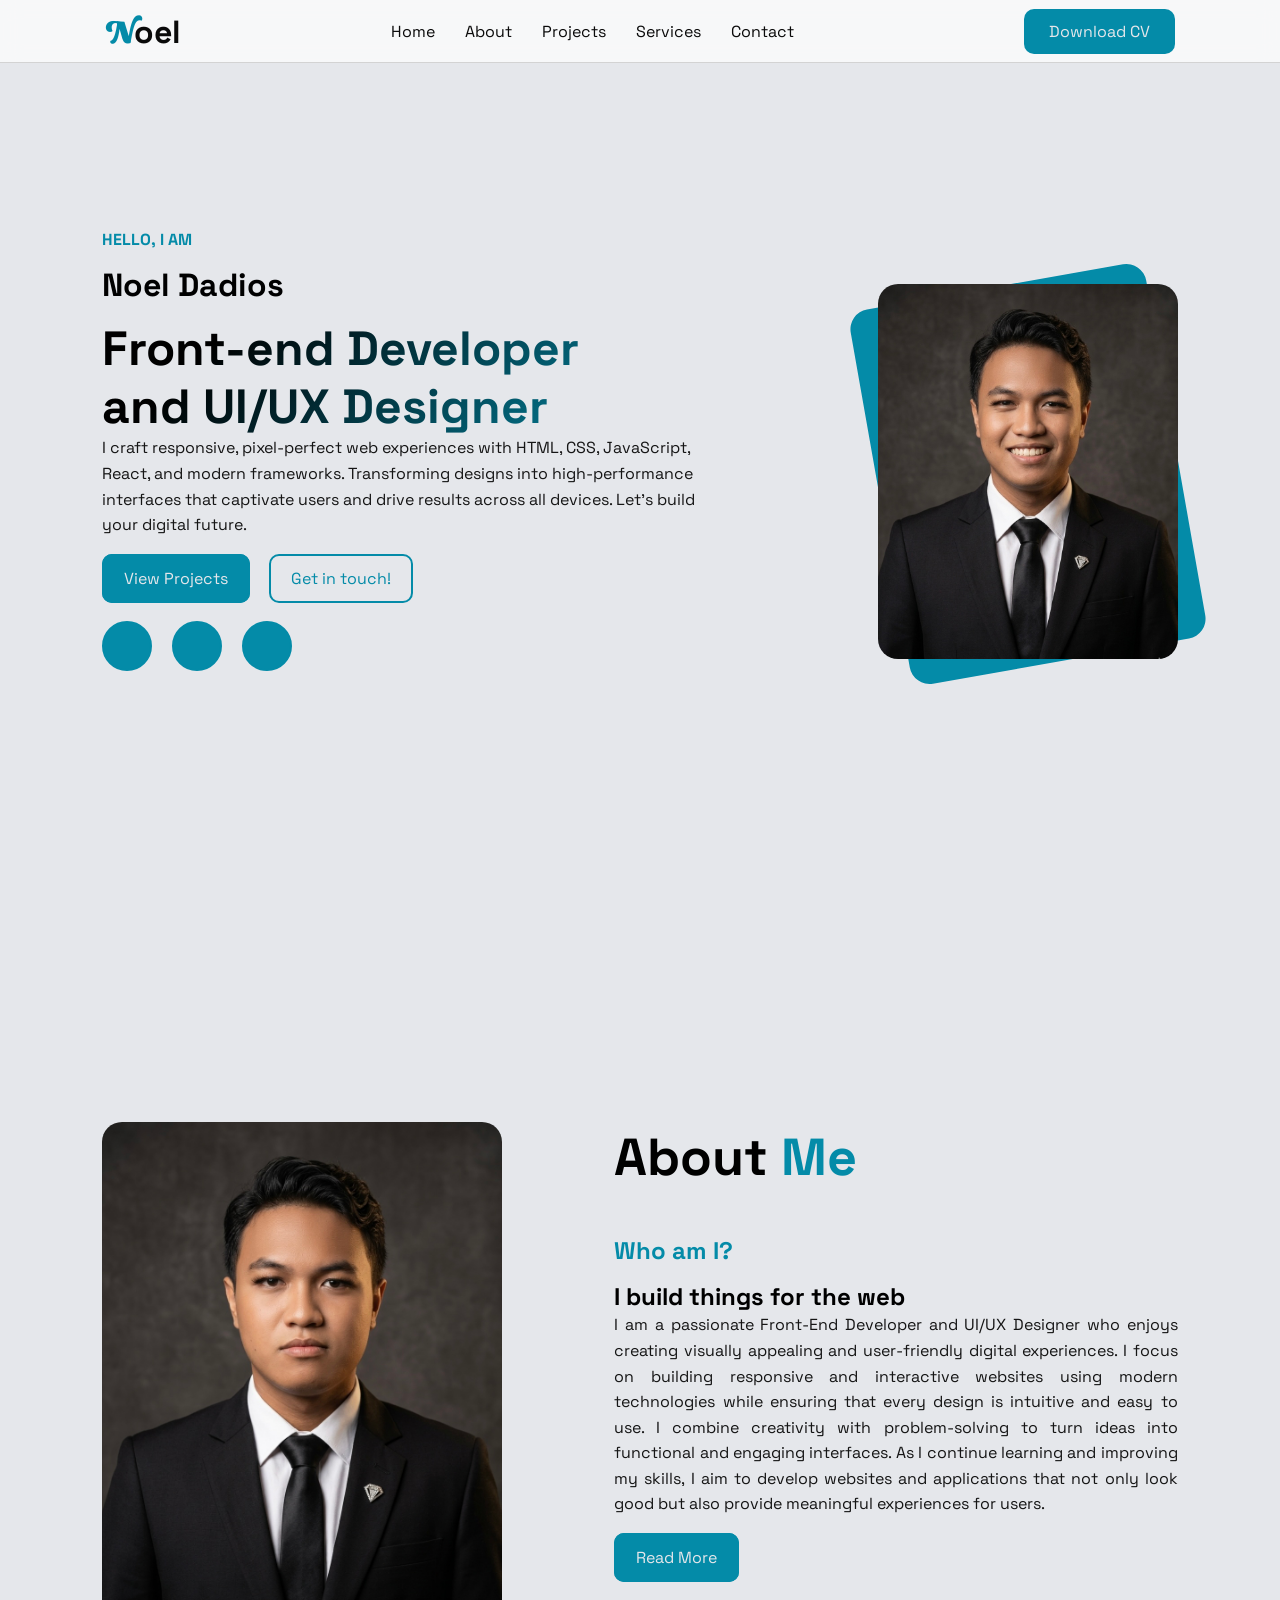
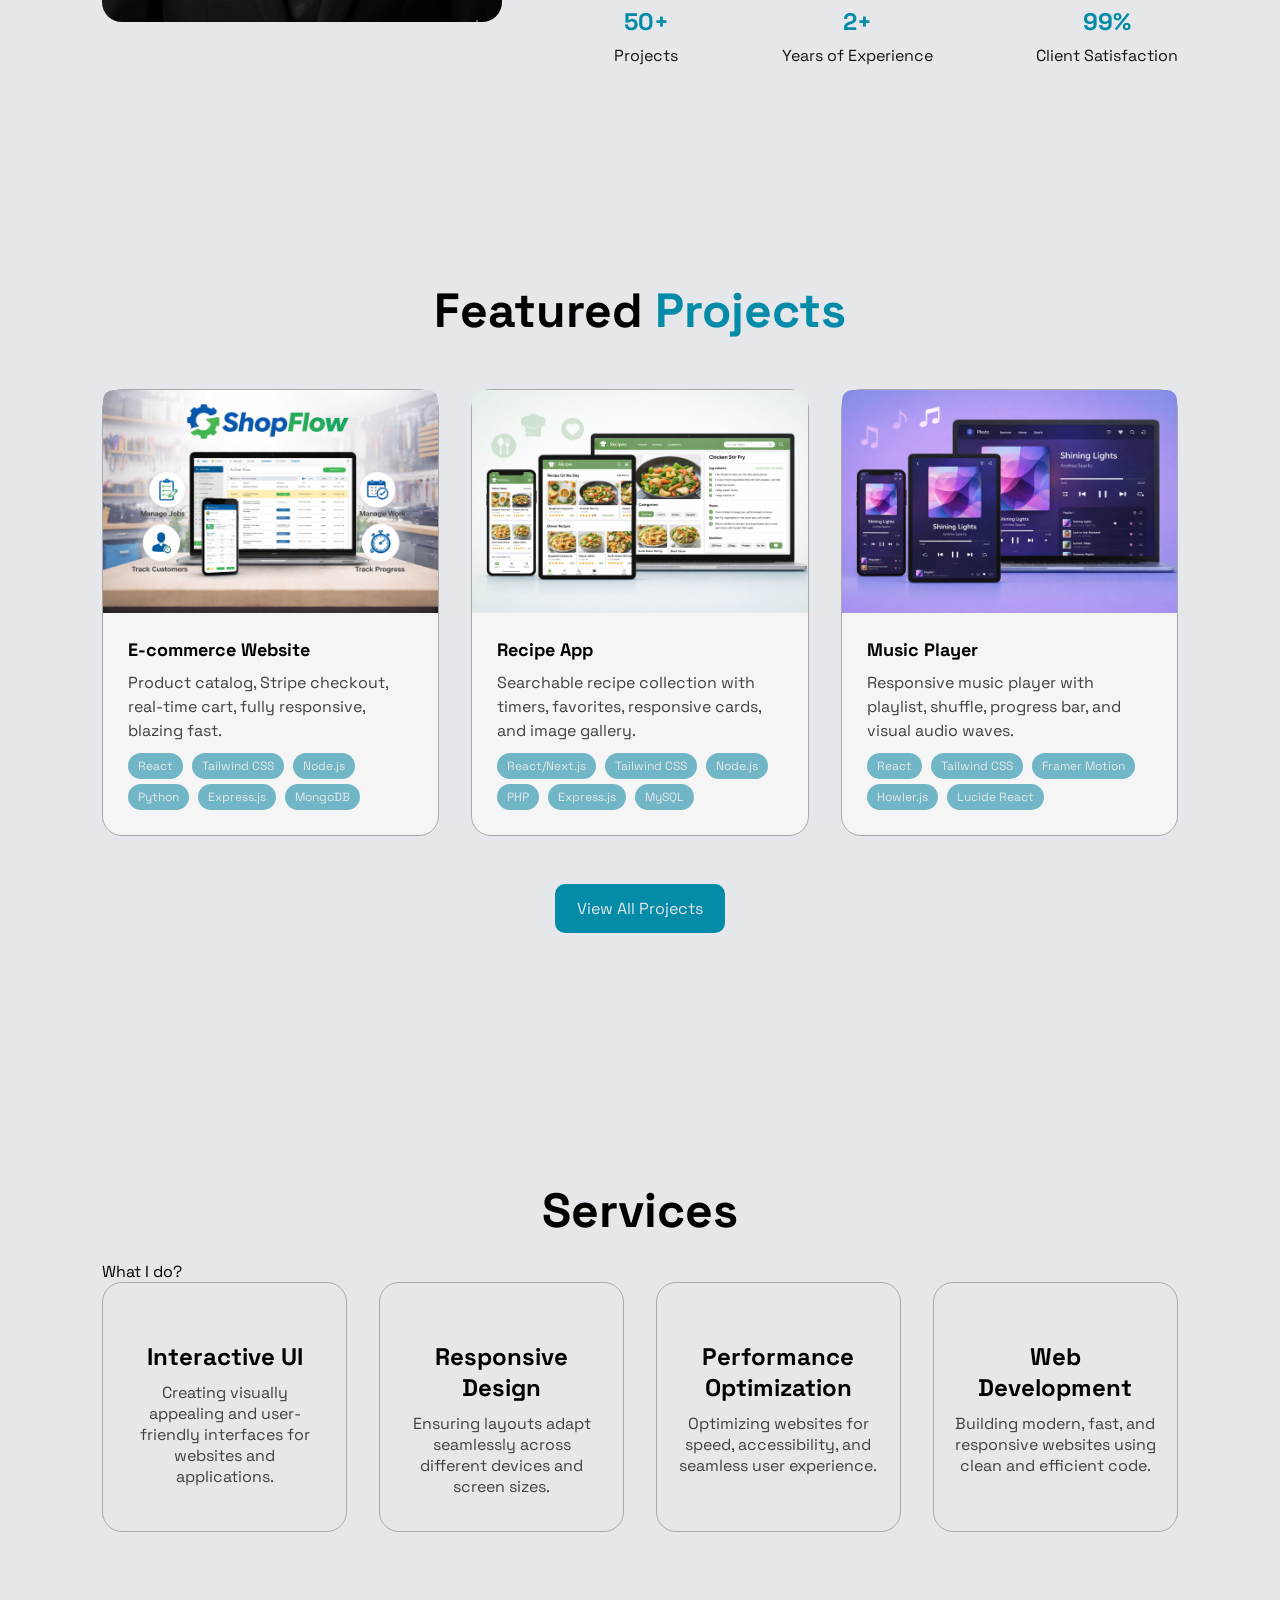
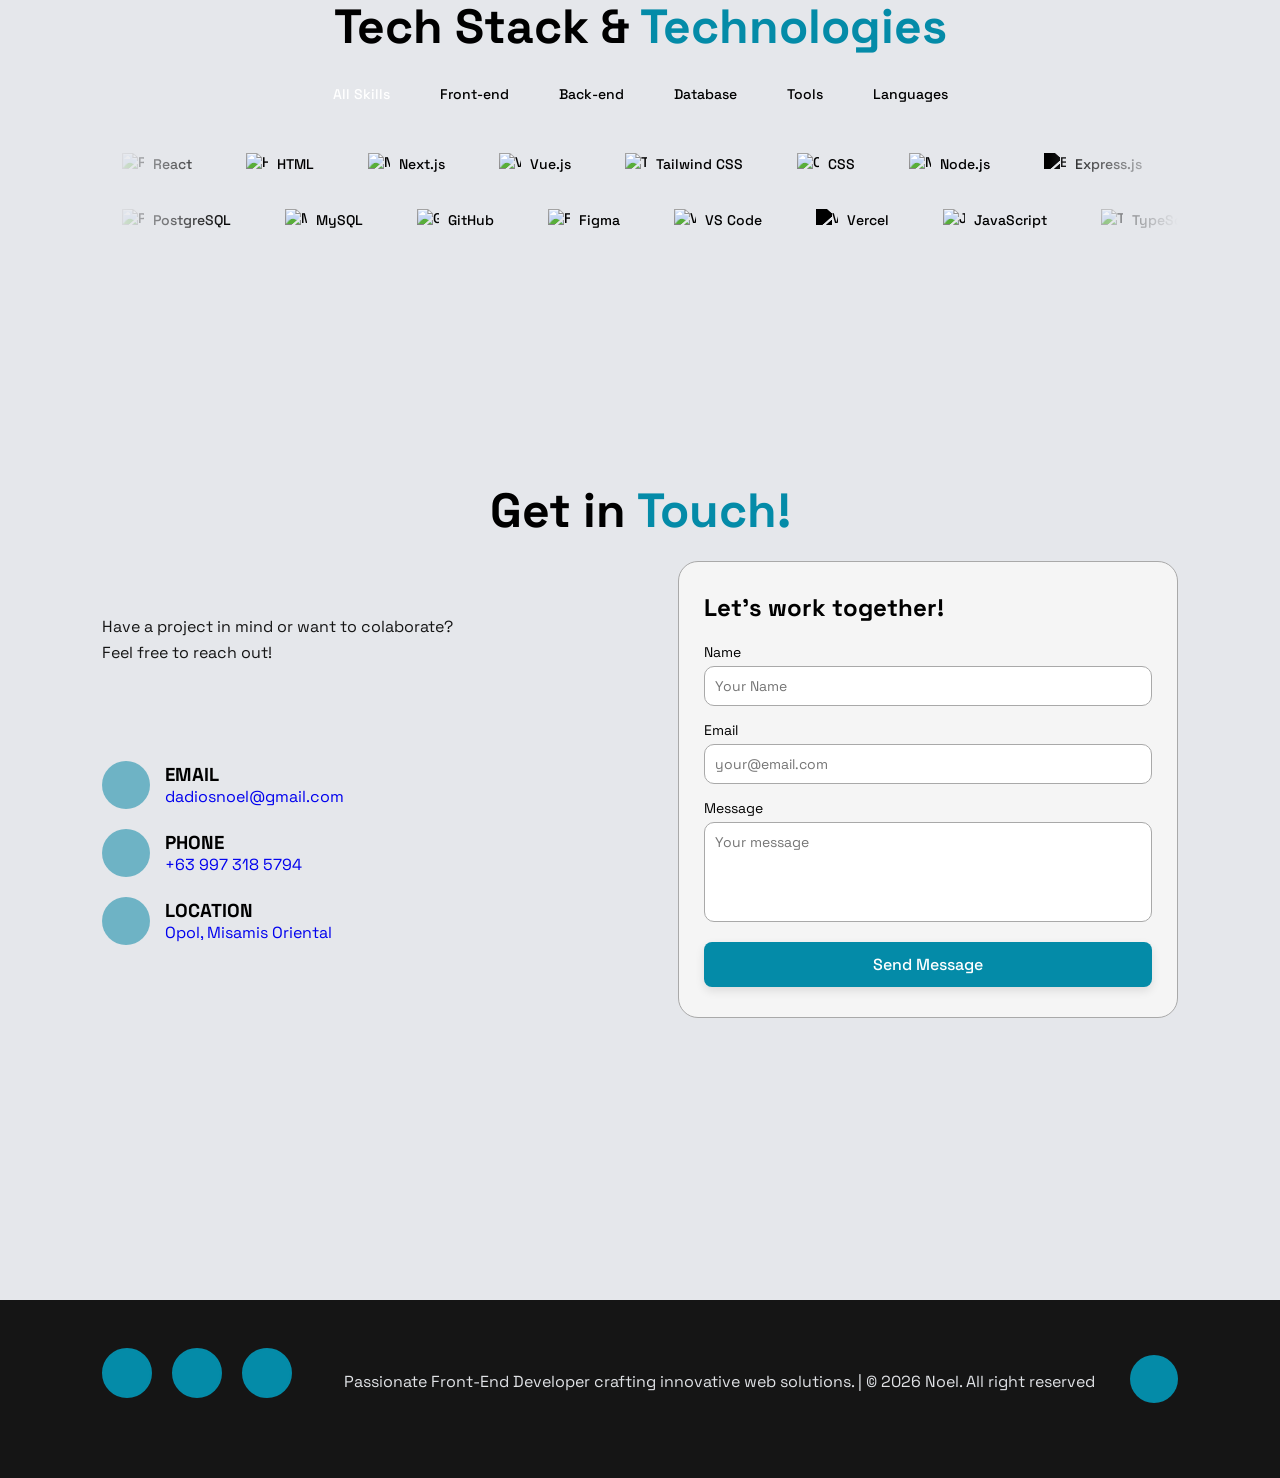
==== index.html @ e1a10883 "Add files via upload" ====
<!DOCTYPE html>
<html lang="en">
<head>
    <meta charset="UTF-8">
    <meta name="viewport" content="width=device-width, initial-scale=1.0">
    <title>Document</title>
    <link rel="stylesheet" href="style.css">
    <link rel="stylesheet" href="https://cdnjs.cloudflare.com/ajax/libs/font-awesome/7.0.1/css/all.min.css">
</head>
<body>
    <header>
        <nav class="navbar">
            <a href="#" class="logo">N<span>oel</span></a>
            <ul>
                <li><a href="#home">Home</a></li>
                <li><a href="#about">About</a></li>
                <li><a href="#projects">Projects</a></li>
                <li><a href="#services">Services</a></li>
                <li><a href="#contact">Contact</a></li>
            </ul>
            <div class="rightside">
                <div class="toggle-mode">
                    <i class="fa-regular fa-moon"></i>
                </div>
                <div class="DLCV-btn">
                    <a href="#">Download CV</a>
                </div>
            </div>
        </nav>
    </header>

    <!-- Home Section -->
    <section class="home" id="home">
        <div class="home-content">
            <h3>HELLO, I AM</h3>
            <h2>Noel Dadios</h2>
            <h1>Front-end Developer and UI/UX Designer</h1>
            <p>I craft responsive, pixel-perfect web experiences with HTML, CSS, JavaScript, React, and modern 
                frameworks. Transforming designs into high-performance interfaces that captivate users and drive 
                results across all devices. Let's build your digital future.
            </p>
            <div class="cta-btn">
                <a href="#projects" class="primary-btn">View Projects</a>
                <a href="#contact" class="outline-btn">Get in touch!</a>
            </div>
            <div class="social-icon">
                <a href="#"><i class="fa-brands fa-github"></i></a>
                <a href="#"><i class="fa-brands fa-linkedin"></i></a>
                <a href="#"><i class="fa-brands fa-facebook"></i></a>
            </div>
        </div>
        <div class="img-right">
            <div class="cover" style="text-align: center;">cover</div>
            <img src="assets/IMG_6605.jpeg" alt="image" width="300">
        </div>
    </section>

    <!-- About Section -->
    <section class="about" id="about">
        <div class="img-left">
            <img src="assets/IMG_6604.jpeg" alt="image" width="400">
        </div>
        <div class="about-content">
            <h1>About <span>Me</span></h1>
            <h3>Who am I?</h3>
            <h2>I build things for the web</h2>
            <p>I am a passionate Front-End Developer and UI/UX Designer who enjoys creating visually appealing and 
                user-friendly digital experiences. I focus on building responsive and interactive websites using modern 
                technologies while ensuring that every design is intuitive and easy to use. I combine creativity with 
                problem-solving to turn ideas into functional and engaging interfaces. As I continue learning and improving 
                my skills, I aim to develop websites and applications that not only look good but also provide meaningful 
                experiences for users.
            </p>
            <div class="read-more">
                <a href="readmore.html" class="primary-btn">Read More</a>
            </div>

            <div class="experience">
                <div class="exp-card">
                    <h3>50+</h3>
                    <p>Projects</p>
                </div>
                <div class="exp-card">
                    <h3>2+</h3>
                    <p>Years of Experience</p>
                </div>
                <div class="exp-card">
                    <h3>99%</h3>
                    <p>Client Satisfaction</p>
                </div>
            </div>
        </div>
    </section>

    <!-- Projects Section -->
    <section class="projects" id="projects">
        <h1>Featured <span>Projects</span></h1>
        <div class="project-card">
            <div class="card">
                <img src="assets/shopflow.png" alt="" width="300">
                <div class="card2">
                    <h4>E-commerce Website</h4>
                    <p>Product catalog, Stripe checkout, real-time cart, fully responsive, blazing fast.</p>
                    <div class="techstack">
                        <span class="tag">React</span>
                        <span class="tag">Tailwind CSS</span>
                        <span class="tag">Node.js</span>
                        <span class="tag">Python</span>
                        <span class="tag">Express.js</span>
                        <span class="tag">MongoDB</span>
                    </div>
                </div>
            </div>

            <div class="card">
                <img src="assets/recipe.png" alt="" width="300">
                <div class="card2">
                    <h4>Recipe App</h4>
                    <p>Searchable recipe collection with timers, favorites, responsive cards, and image gallery.</p>
                    <div class="techstack">
                        <span class="tag">React/Next.js</span>
                        <span class="tag">Tailwind CSS</span>
                        <span class="tag">Node.js</span>
                        <span class="tag">PHP</span>
                        <span class="tag">Express.js</span>
                        <span class="tag">MySQL</span>
                    </div>
                </div>
            </div>

            <div class="card">
                <img src="assets/music.png" alt="" width="300">
                <div class="card2">
                    <h4>Music Player</h4>
                    <p>Responsive music player with playlist, shuffle, progress bar, and visual audio waves.</p>
                    <div class="tools">
                        <span class="tag">React</span>
                        <span class="tag">Tailwind CSS</span>
                        <span class="tag">Framer Motion</span>
                        <span class="tag">Howler.js</span>
                        <span class="tag">Lucide React</span>
                    </div>
                </div>
            </div>
        </div>
        <div class="view-projects-btn">
            <a href="viewprojects.html#projects" class="primary-btn">View All Projects <i class="fa-solid fa-arrow-right"></i></a>
        </div>
    </section>

    <!-- Services Section -->
    <section class="services" id="services">
        <h1>Services</h1>
        <p>What I do?</p>
        <div class="services-content">
            <div class="card">
                <i class="fas fa-laptop-code"></i>
                <h2>Interactive UI</h2>
                <p>
                    Creating visually appealing and user-friendly interfaces for websites and applications.
                </p>
            </div>

            <div class="card">
                <i class="fas fa-mobile-alt"></i>
                <h2>Responsive Design</h2>
                <p>
                    Ensuring layouts adapt seamlessly across different devices and screen sizes.
                </p>
            </div>

            <div class="card">
                <i class="fas fa-bolt"></i>
                <h2>Performance Optimization</h2>
                <p>
                    Optimizing websites for speed, accessibility, and seamless user experience.
                </p>
            </div>

            <div class="card">
                <i class="fas fa-code"></i>
                <h2>Web Development</h2>
                <p>
                    Building modern, fast, and responsive websites using clean and efficient code.
                </p>
            </div>
        </div>
        <div class="tech-section">
            <h1>Tech Stack & <span>Technologies</span></h1>

            <div class="filter-tabs">
            <div class="tab active" data-filter="all">All Skills</div>
            <div class="tab" data-filter="frontend">Front-end</div>
            <div class="tab" data-filter="backend">Back-end</div>
            <div class="tab" data-filter="database">Database</div>
            <div class="tab" data-filter="tools">Tools</div>
            <div class="tab" data-filter="languages">Languages</div>
            </div>

            <div class="marquee-outer">
            <div class="marquee-rows">

                <!-- Row 1 → scrolls left -->
                <div class="marquee-track" id="row1">
                <div class="badge" data-cat="frontend"><img src="https://cdn.jsdelivr.net/gh/devicons/devicon/icons/react/react-original.svg" alt="React"/>React</div>
                <div class="badge" data-cat="frontend"><img src="https://cdn.jsdelivr.net/gh/devicons/devicon/icons/html5/html5-original.svg" alt="HTML"/>HTML</div>
                <div class="badge" data-cat="frontend"><img src="https://cdn.jsdelivr.net/gh/devicons/devicon/icons/nextjs/nextjs-original.svg" alt="Next.js"/>Next.js</div>
                <div class="badge" data-cat="frontend"><img src="https://cdn.jsdelivr.net/gh/devicons/devicon/icons/vuejs/vuejs-original.svg" alt="Vue.js"/>Vue.js</div>
                <div class="badge" data-cat="frontend"><img src="https://cdn.jsdelivr.net/gh/devicons/devicon/icons/tailwindcss/tailwindcss-original.svg" alt="Tailwind CSS"/>Tailwind CSS</div>
                <div class="badge" data-cat="frontend"><img src="https://cdn.jsdelivr.net/gh/devicons/devicon/icons/css3/css3-original.svg" alt="CSS"/>CSS</div>
                <div class="badge" data-cat="backend"><img src="https://cdn.jsdelivr.net/gh/devicons/devicon/icons/nodejs/nodejs-original.svg" alt="Node.js"/>Node.js</div>
                <div class="badge" data-cat="backend"><img src="https://cdn.jsdelivr.net/gh/devicons/devicon/icons/express/express-original.svg" alt="Express.js" style="filter:invert(1) brightness(0)"/>Express.js</div>
                <div class="badge" data-cat="backend"><img src="https://cdn.jsdelivr.net/gh/devicons/devicon/icons/php/php-original.svg" alt="PHP"/>PHP</div>
                <div class="badge" data-cat="database"><img src="https://cdn.jsdelivr.net/gh/devicons/devicon/icons/mongodb/mongodb-original.svg" alt="MongoDB"/>MongoDB</div>
                </div>

                <!-- Row 2 → scrolls right (reverse) -->
                <div class="marquee-track reverse" id="row2">
                <div class="badge" data-cat="database"><img src="https://cdn.jsdelivr.net/gh/devicons/devicon/icons/postgresql/postgresql-original.svg" alt="PostgreSQL"/>PostgreSQL</div>
                <div class="badge" data-cat="database"><img src="https://cdn.jsdelivr.net/gh/devicons/devicon/icons/mysql/mysql-original.svg" alt="MySQL"/>MySQL</div>
                <div class="badge" data-cat="tools"><img src="https://cdn.jsdelivr.net/gh/devicons/devicon/icons/github/github-original.svg" alt="GitHub"/>GitHub</div>
                <div class="badge" data-cat="tools"><img src="https://cdn.jsdelivr.net/gh/devicons/devicon/icons/figma/figma-original.svg" alt="Figma"/>Figma</div>
                <div class="badge" data-cat="tools"><img src="https://cdn.jsdelivr.net/gh/devicons/devicon/icons/vscode/vscode-original.svg" alt="VS Code"/>VS Code</div>
                <div class="badge" data-cat="tools"><img src="https://cdn.jsdelivr.net/gh/devicons/devicon/icons/vercel/vercel-original.svg" alt="Vercel" style="filter:invert(1) brightness(0)"/>Vercel</div>
                <div class="badge" data-cat="languages"><img src="https://cdn.jsdelivr.net/gh/devicons/devicon/icons/javascript/javascript-original.svg" alt="JavaScript"/>JavaScript</div>
                <div class="badge" data-cat="languages"><img src="https://cdn.jsdelivr.net/gh/devicons/devicon/icons/typescript/typescript-original.svg" alt="TypeScript"/>TypeScript</div>
                <div class="badge" data-cat="languages"><img src="https://cdn.jsdelivr.net/gh/devicons/devicon/icons/python/python-original.svg" alt="Python"/>Python</div>
                <div class="badge" data-cat="frontend"><img src="https://cdn.jsdelivr.net/gh/devicons/devicon/icons/react/react-original.svg" alt="React"/>React</div>
                </div>
            </div>
        </div>
  </div>
    </section>

    <!-- Contact Section -->
    <section class="contact" id="contact">
        <h1>Get in <span>Touch!</span></h1>
        <div class="contact-page">
            <div class="contact-info">
                <p>Have a project in mind or want to colaborate?<br>
                Feel free to reach out!</p>

                <div class="email-address">
                    <i class="fa-regular fa-envelope"></i>
                    <div class="info">
                        <h3>EMAIL</h3>
                        <a href="mailto:dadiosnoel@gmail.com">dadiosnoel@gmail.com</a>
                    </div>
                </div>

                <div class="phone-number">
                    <i class="fa-solid fa-phone"></i>
                    <div class="info">
                        <h3>PHONE</h3>
                        <a href="tel:+63 997 318 5794">+63 997 318 5794</a>
                    </div>
                </div>

                <div class="location">
                    <i class="fa-solid fa-location-dot"></i>
                    <div class="info">
                        <h3>LOCATION</h3>
                        <a href="https://maps.google.com/?q=Opol,+Misamis+Oriental" target="_blank">Opol, Misamis Oriental</a>
                    </div>
                </div>
            </div>

            <div class="form-container">
                <form action="">
                    <h3>Let's work together!</h3>

                    <div class="input-group">
                        <label for="name">Name</label>
                        <input type="text" id="name" name="name" placeholder="Your Name" required>
                    </div>

                    <div class="input-group">
                        <label for="email">Email</label>
                        <input type="email" id="email" name="email" placeholder="your@email.com" required>
                    </div>

                    <div class="input-group">
                        <label for="message">Message</label>
                        <textarea id="message" name="message" placeholder="Your message" required></textarea>
                    </div>

                    <div class="submit-btn">
                        <input type="submit" value="Send Message">
                    </div>
                </form>
            </div>
        </div>
    </section>

    <footer>
        <div class="footer-container">
            <div class="social-icon">
                <a href="#"><i class="fa-brands fa-github"></i></a>
                <a href="#"><i class="fa-brands fa-linkedin"></i></a>
                <a href="#"><i class="fa-brands fa-facebook"></i></a>
            </div>

            <div class="p-footer">
                Passionate Front-End Developer crafting innovative web solutions.   |   © 2026 Noel. All right reserved
            </div>

            <div class="scroll-top">
                <a href="#home"><i class="fa-solid fa-arrow-up"></i></a>
            </div>
        </div>
    </footer>

    <script src="script.js"></script>
</body>
</html>
---- style.css ----
@import url('https://fonts.googleapis.com/css2?family=Bebas+Neue&family=Nunito+Sans:ital,opsz,wght@0,6..12,200..1000;1,6..12,200..1000&family=Nunito:ital,wght@0,200..1000;1,200..1000&family=Poppins:ital,wght@0,100;0,200;0,300;0,400;0,500;0,600;0,700;0,800;0,900;1,100;1,200;1,300;1,400;1,500;1,600;1,700;1,800;1,900&family=Red+Hat+Display:ital,wght@0,300..900;1,300..900&family=Space+Grotesk:wght@300..700&display=swap');
@import url('https://fonts.googleapis.com/css2?family=Bebas+Neue&family=Nunito+Sans:ital,opsz,wght@0,6..12,200..1000;1,6..12,200..1000&family=Nunito:ital,wght@0,200..1000;1,200..1000&family=Poppins:ital,wght@0,100;0,200;0,300;0,400;0,500;0,600;0,700;0,800;0,900;1,100;1,200;1,300;1,400;1,500;1,600;1,700;1,800;1,900&family=Red+Hat+Display:ital,wght@0,300..900;1,300..900&family=Sansita+Swashed:wght@300..900&family=Space+Grotesk:wght@300..700&display=swap');
* {
    margin: 0;
    padding: 0;
    box-sizing: border-box;
    text-decoration: none;
    list-style: none;
    font-family: 'Space Grotesk', sans-serif;
    scroll-behavior: smooth;

}
body {
    background: var(--bg-color);
    color: var(--text-color);
    overflow-x: hidden;
}
:root {
    --primary-color: #048BA8;
    --opacity-color: #51a7bccd;
    --text-color: #000000;
    --secondary-text-color: #151515;
    --caption-text-color: #404040;
    --bg-color: #E5E7EB;
    --secondary-bg-color: #e0e2e6;
    --bg-card: #f5f5f5;
    --box-shadow: rgba(0, 0, 0, 0.1);
    --border-color: #a9a9a9;
}
section {
    padding: 5rem 8% 2rem;
    /* padding: 10rem 9% 2rem; */
    min-height: 100vh;
}
.navbar {
    position: fixed;
    display: flex;
    justify-content: space-between;
    align-items: center;
    width: 100%;
    background: rgb(255, 255, 255, 0.7);
    backdrop-filter: blur(10px);
    border-bottom: 0.3px solid #d3d3d3;
    padding: 10px 0px; 
    z-index: 100;
}
.navbar .logo {
    font-family: 'Sansita Swashed', cursive;
    color: var(--primary-color);
    font-weight: 800;
    font-size: 32px;
    cursor: default;
}
.navbar .logo span {
    color: #0a0a0a;
}
.navbar ul {
    display: flex;
    gap: 30px;
}
.navbar ul li a {
    font-size: 16px;
    color: #0a0a0a;
}   
.rightside {
    display: flex;
    gap: 20px;
}
.toggle-mode {
    transform: rotate(-20deg);
    font-size: 18px;
    color: #0a0a0a;
    cursor: pointer;
}
.rightside .DLCV-btn a {
    font-size: 16px;
    color: var(--bg-color);
    background-color: var(--primary-color);
    padding: 12px 25px;
    border-radius: 10px;
}
/* Home */
.home {
    display: flex;
    justify-content: space-between;
    align-items: center;
    gap: 10rem;
}
.home-content h3{
    font-size: 16px;
    margin-bottom: 15px;
    color: var(--primary-color);
}
.home-content h2 {
    margin-bottom: 15px;
    font-size: 32px;
}
.home-content h1 {
    margin-right: 50px;
    font-size: 48px; 
    line-height: 1.2;
    background: linear-gradient(135deg, #000000 20%, #048BA8 100%);
    background-clip: text;
    -webkit-text-fill-color: transparent;
}
.home-content p {
    color: var(--secondary-text-color);
    line-height: 1.6;
}
.cta-btn {
    margin-top: 30px;
}
.primary-btn {
    padding: 12px 20px;
    background: var(--primary-color);
    color: var(--bg-color);
    border: 2px solid var(--primary-color);
    border-radius: 10px;
    transition: .3s;
}
.outline-btn {
    margin-left: 15px;
    padding: 12px 20px;
    background: transparent;
    color: var(--primary-color);
    border: 2px solid var(--primary-color);
    border-radius: 10px;
    transition: .3s;
}
.social-icon a {
    display: inline-flex;
    justify-content: center;
    align-items: center;
    background: var(--primary-color);
    font-size: 24px;
    width: 50px;
    height: 50px;
    border: 2px solid var(--primary-color);
    border-radius: 50%;
    color: var(--bg-color);
    margin: 2rem 1rem 3rem 0;
    transition: .3s;
}
.social-icon a:hover {
    color: var(--primary-color);
    transform: scale(1.2);
    background: transparent;
    box-shadow: 0 0 20px var(--primary-color);
}
.cover {
    position: absolute;
    background: var(--primary-color);
    height: 380px;
    width: 300px;
    border-radius: 20px;
    transform: rotate(-10deg);
    z-index: -100;  
}
.img-right img {
    border-radius: 20px;
}
/* About */
.about {
    display: flex;
    justify-content: center;
    align-items: center;
    gap: 7rem;
}
.img-left img {
    align-items: center;
    border-radius: 20px;
}
.about-content h1 {
    font-size: 52px;
    line-height: 3;
}
.about-content h1 > span {
    color: var(--primary-color);
}
.about-content h3 {
    font-size: 24px;
    margin-bottom: 15px;
    color: var(--primary-color);
}
.about-content p {
    text-align: justify;
    color: var(--secondary-text-color);
    line-height: 1.6;
}
.read-more {
    margin-top: 30px;
}
.experience {
    display: flex;
    justify-content: space-between;
    align-items: center;
    line-height: .5;
    margin-top: 3rem;
}
.exp-card h3{
    text-align: center;
}

/* Projects */
.projects h1 {
    text-align: center;
    font-size: 48px;
    margin-bottom: 3rem;
}
.projects h1 > span {
    color: var(--primary-color);
}
.project-card {
    display: flex;
    justify-content: space-between;
    align-items: center;
    gap: 2rem;
}
.card {
    background: var(--bg-card);
    border: 1px solid var(--border-color);
    border-radius: 20px;
}
.card2 {
    padding: 20px 25px;
}
.card img {
    width: 100%;
    border-radius: 10px 10px 0 0;
}
.card2 h4 {
    font-size: 18px;
    margin-bottom: 10px;
}
.card2 p {
    font-size: 16px;
    color: var(--caption-text-color);
    line-height: 1.5;
    margin-bottom: 10px;
}
.techstack span, .tools span {
    display: inline-block;
    background: var(--opacity-color);
    color: var(--bg-color);
    padding: 5px 10px;
    border-radius: 25px;
    margin-right: 5px;
    margin-bottom: 5px;
    font-size: 12px;
}
.view-projects-btn {
    display: flex;
    justify-content: center;
    margin-top: 3rem;
}

/* Services */
.services-content {
    display: flex;
    justify-content: space-between;
    align-items: center;
}
.services h1 {
    font-size: 48px;
    text-align: center;
    margin-bottom: 20px;
}
.services p {
    font-size: 16px;
}
.services-content {
    display: flex;
    justify-content: space-between;
    align-items: center;
    gap: 2rem;
}
.services-content .card {
    background: transparent;
    border: 1px solid var(--border-color);
    border-radius: 20px;
    height: 250px;
    width: 500px;
    padding: 12px 20px;
    text-align: center;
}
.services-content .card i {
    font-size: 36px;
    color: var(--primary-color);
    margin: 1rem 2rem;
}
.card p {
    font-size: 16px;
    color: var(--caption-text-color);
    margin-top: 10px;
}
/* Tech Stack */
.tech-section h1 {
    font-size: 48px;
    text-align: center;
    margin-top: 4rem;
}
.tech-section h1 > span {
    color: var(--primary-color);
}
.tech-section {
    max-width: 1100px;
    margin: 0 auto;
    }

    .tech-section h2 {
      font-family: 'Space Grotesk', sans-serif;
      font-size: clamp(1.8rem, 4vw, 2.6rem);
      font-weight: 800;
      text-align: center;
      color: var(--dark);
      margin-bottom: 28px;
      letter-spacing: -0.5px;
    }

    /* Filter tabs */
    .filter-tabs {
      display: flex;
      flex-wrap: wrap;
      gap: 10px;
      justify-content: center;
      margin-bottom: 32px;
    }

    .tab {
      padding: 8px 20px;
      border-radius: 999px;
      font-size: 0.875rem;
      font-weight: 500;
      cursor: pointer;
      border: 1.5px solid var(--border);
      background: var(--card-bg);
      color: var(--text);
      transition: all 0.2s ease;
      user-select: none;
    }

    .tab:hover { border-color: var(--blue); color: var(--blue); }
    .tab.active { background: var(--blue); color: #fff; border-color: var(--blue); }

    /* ── Marquee wrapper ── */
    .marquee-outer {
      position: relative;
      overflow: hidden;
      mask-image: linear-gradient(
        to right,
        transparent 0%,
        black 12%,
        black 88%,
        transparent 100%
      );
      -webkit-mask-image: linear-gradient(
        to right,
        transparent 0%,
        black 12%,
        black 88%,
        transparent 100%
      );
    }

    .marquee-outer:hover .marquee-track { animation-play-state: paused; }

    .marquee-rows {
      display: flex;
      flex-direction: column;
      gap: 14px;
    }

    .marquee-track {
      display: flex;
      gap: 14px;
      width: max-content;
      animation: marquee-scroll 28s linear infinite;
    }

    .marquee-track.reverse {
      animation-direction: reverse;
      animation-duration: 32s;
    }

    @keyframes marquee-scroll {
      from { transform: translateX(0); }
      to   { transform: translateX(-50%); }
    }

    .badge {
      display: flex;
      align-items: center;
      gap: 9px;
      padding: 10px 20px;
      background: var(--card-bg);
      border: 1.5px solid var(--border);
      border-radius: 10px;
      font-size: 0.875rem;
      font-weight: 500;
      color: var(--dark);
      white-space: nowrap;
      flex-shrink: 0;
      cursor: default;
      transition: transform 0.2s, box-shadow 0.2s, border-color 0.2s;
    }

    .badge:hover {
      transform: translateY(-3px);
      box-shadow: 0 8px 20px rgba(26,107,219,0.12);
      border-color: var(--blue-light);
    }

    .badge img {
      width: 22px;
      height: 22px;
      object-fit: contain;
      flex-shrink: 0;
    }




/* Contact */
.contact h1 {
    font-size: 48px;
    text-align: center;
    margin-bottom: 20px;
}
.contact h1 > span {
    color: var(--primary-color);
}   
.contact-page {
    display: flex;
    justify-content: space-between;
    align-items: center;
}
.contact-info {
    max-width: 500px;
}
.contact-info p {
    font-size: 16px;
    color: var(--secondary-text-color);
    line-height: 1.6;
    margin-bottom: 6rem;
}
.email-address, .phone-number, .location {
    display: flex;
    justify-content: flex-start;
    align-items: center;
    padding-bottom: 20px;
}
.email-address i, .phone-number i, .location i {
    display: inline-flex;
    justify-content: center;
    align-items: center;
    width: 3rem;
    height: 3rem;
    background: var(--opacity-color);
    font-size: 24px;
    color: var(--secondary-bg-color);
    border-radius: 50%;
    margin-right: 15px;
}
.form-container {
    background: var(--bg-card);
    border: 1px solid var(--border-color);
    border-radius: 20px;
    padding: 30px 25px;
    width: 500px;
}
.form-container h3 {
    font-size: 24px;
    margin-bottom: 20px;
}
.form-container .input-group {
    display: flex;
    flex-direction: column;
    margin-bottom: 15px;
}
.form-container .input-group label {
    font-size: 14px;
    margin-bottom: 5px;
}
.form-container .input-group input,
.form-container .input-group textarea {
    padding: 10px;
    border: 1px solid var(--border-color);
    border-radius: 10px;
    font-size: 14px;
}
.form-container .input-group textarea {
    resize: none;
    min-height: 100px;
}
.submit-btn {
    display: flex;
    justify-content: center;
    margin-top: 20px;
}
.submit-btn input[type="submit"] {
    width: 100%;
    background: var(--primary-color);
    color: #fff;
    border: none;
    padding: 12px 28px;
    font-size: 16px;
    font-weight: 500;
    border-radius: 8px;
    cursor: pointer;
    transition: all 0.3s ease;
    box-shadow: 0 4px 10px var(--box-shadow);
}

/* Hover effect */
.submit-btn input[type="submit"]:hover {
    background: var(--opacity-color);
    transform: translateY(-2px);
    box-shadow: 0 6px 15px var(--box-shadow);
}

/* Click effect */
.submit-btn input[type="submit"]:active {
    transform: translateY(0);
    box-shadow: 0 2px 5px var(--box-shadow);
}
/* Footer */
footer {
    background: var(--secondary-text-color);
    padding: 1rem 8% 2rem;
}
.p-footer {
    color: var(--secondary-bg-color);
    text-align: center;
    padding: 15px 0;
}
.footer-container {
    display: flex;
    justify-content: space-between;
    align-items: center;
}
.scroll-top i{
    background: var(--primary-color);
    color: var(--bg-color);
    width: 3rem;
    height: 3rem;
    display: inline-flex;
    justify-content: center;
    align-items: center;
    border-radius: 50%;
    font-size: 18px;
    transition: .3s;
    cursor: pointer;
}
.scroll-top:hover {
    border-radius: 50%;
    background: var(--opacity-color);
    transform: translateY(-2px);
    box-shadow: 0 6px 15px var(--box-shadow);
}

/* Responsive */
@media screen and (min-width: 1024px){
    .navbar {
        justify-content: space-around;
    }
}
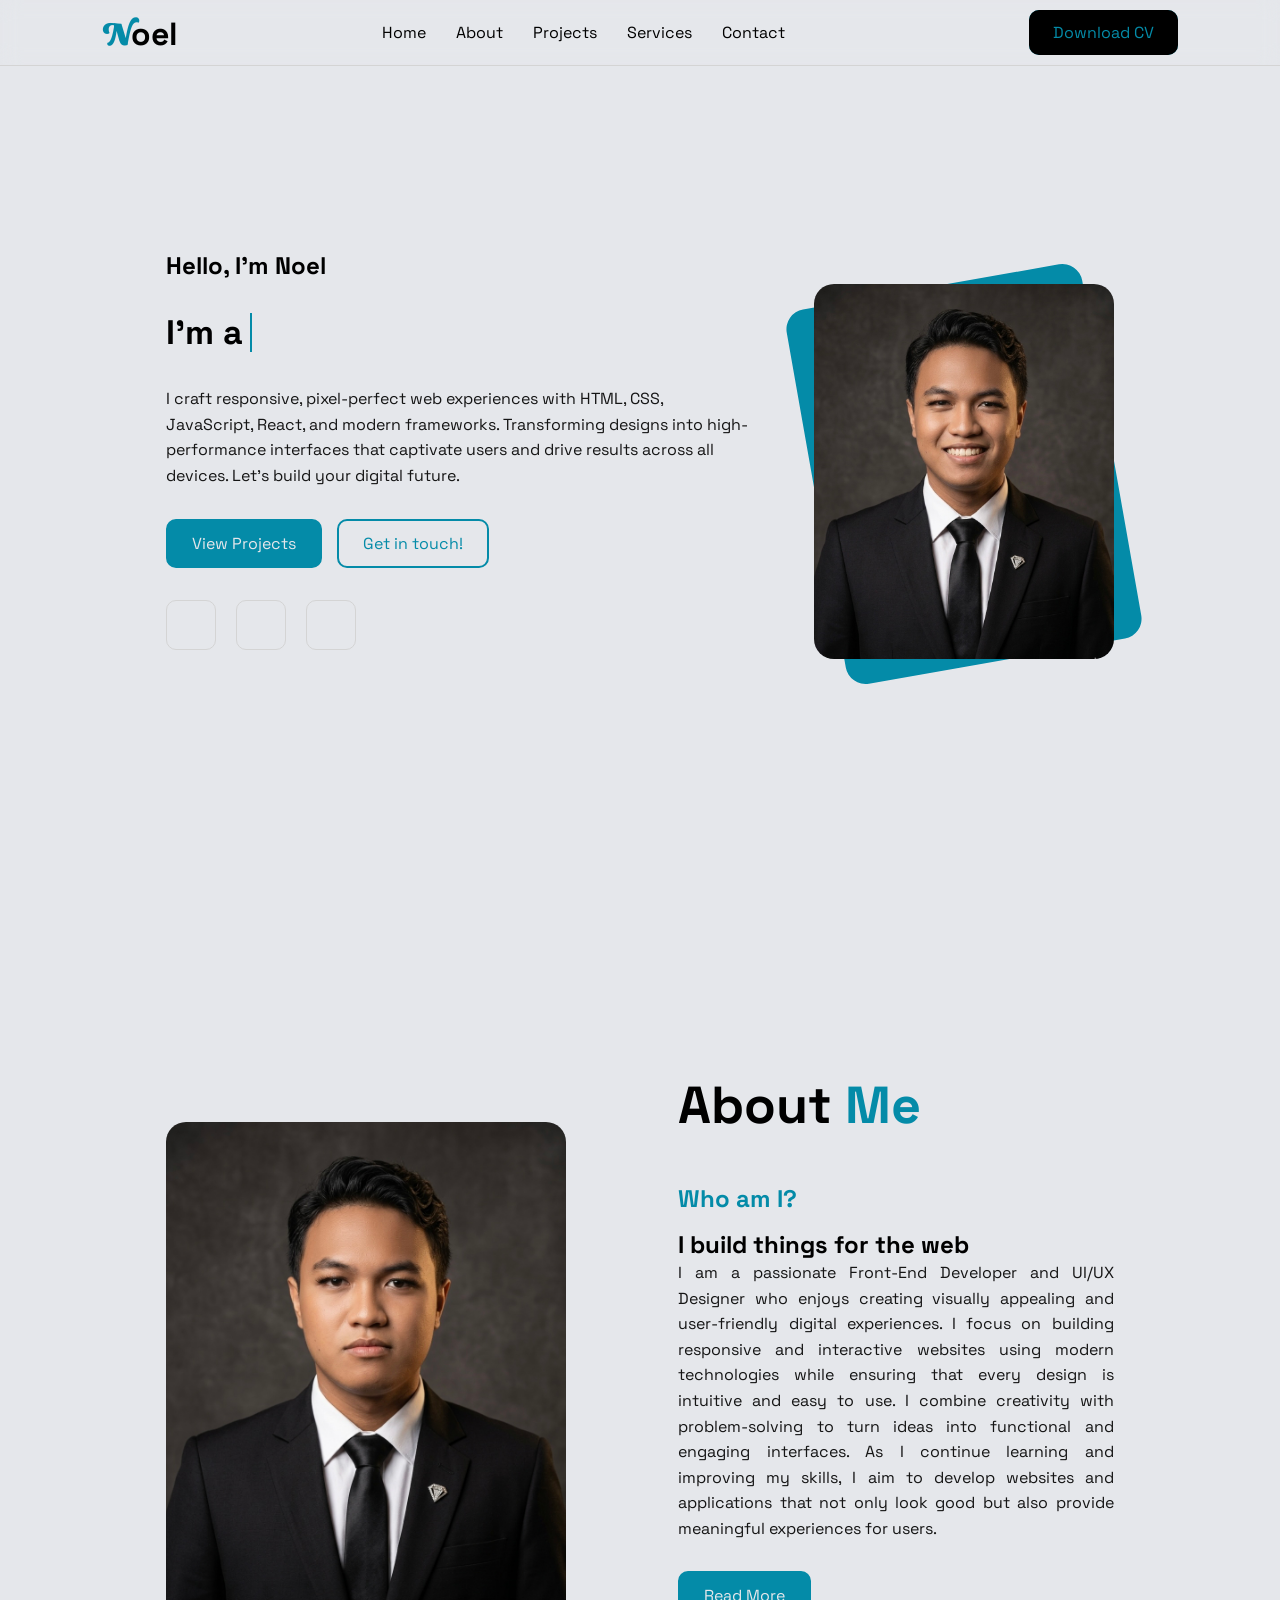
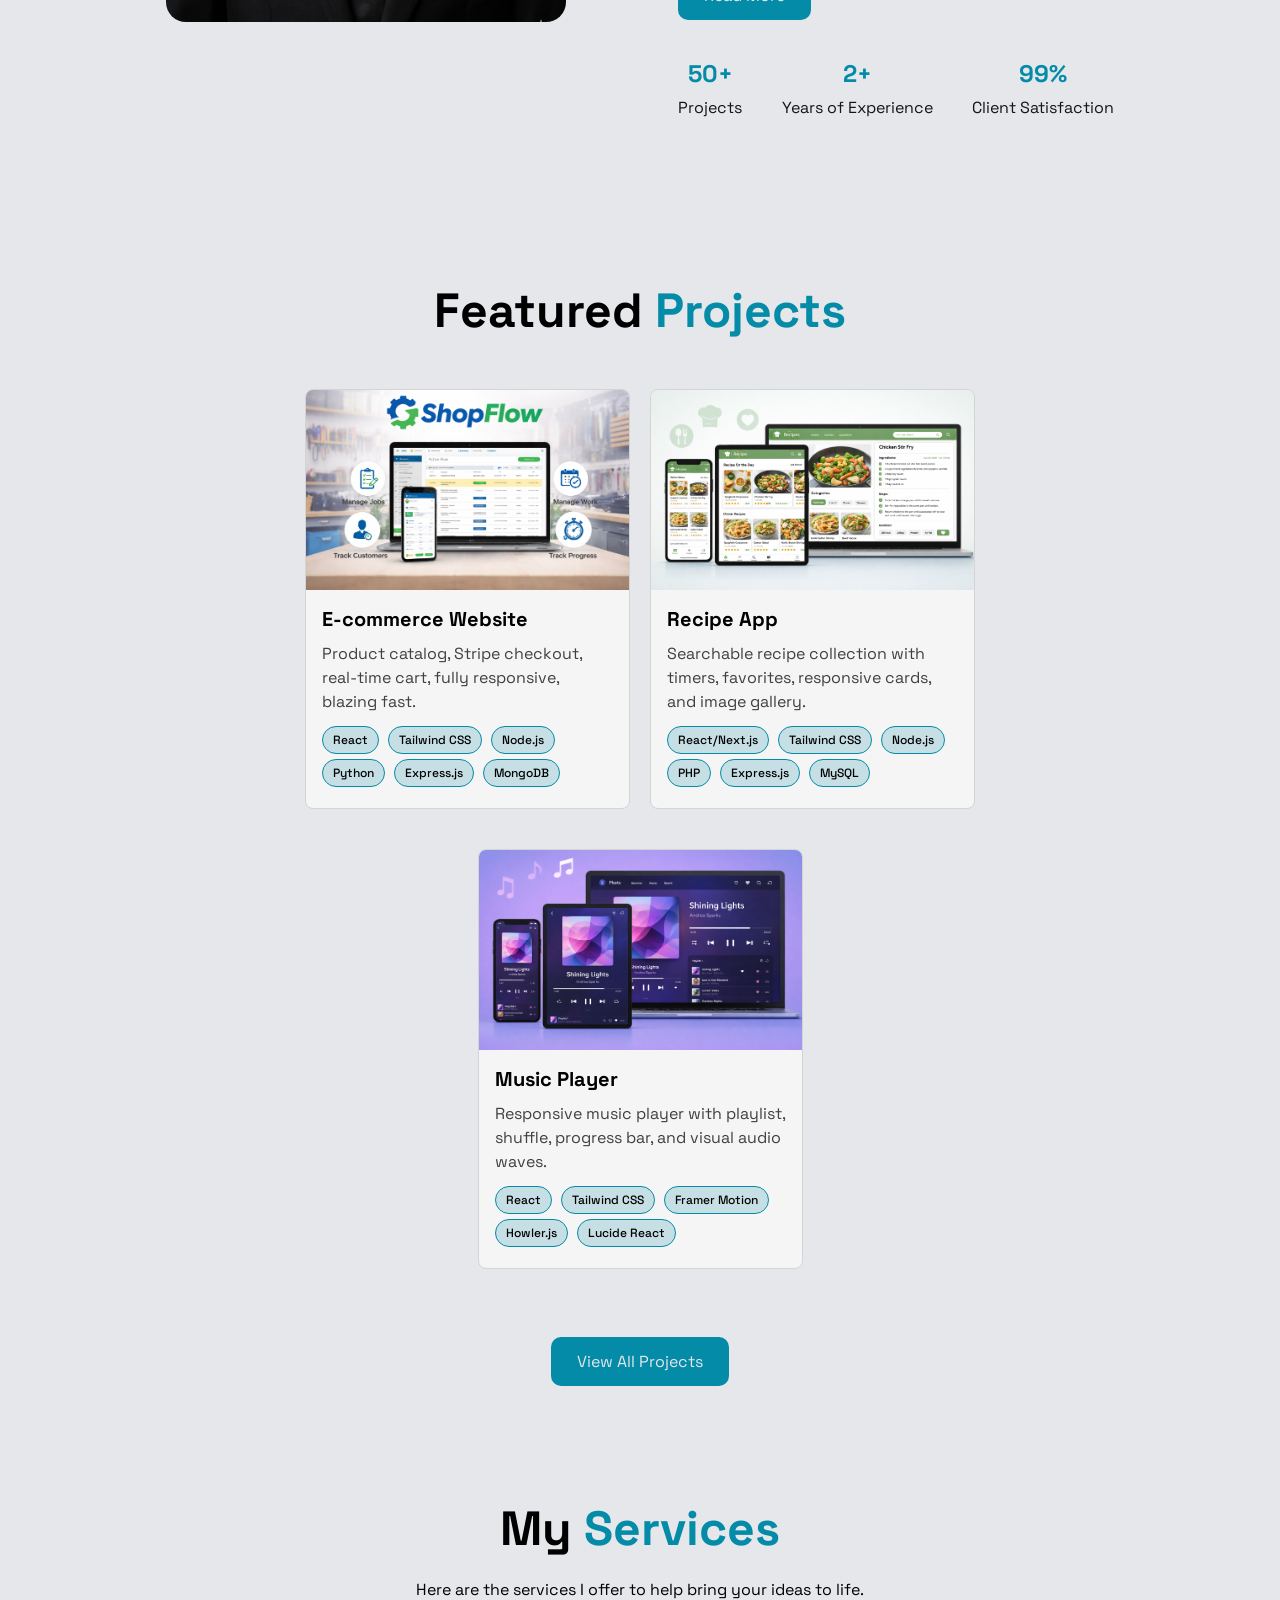
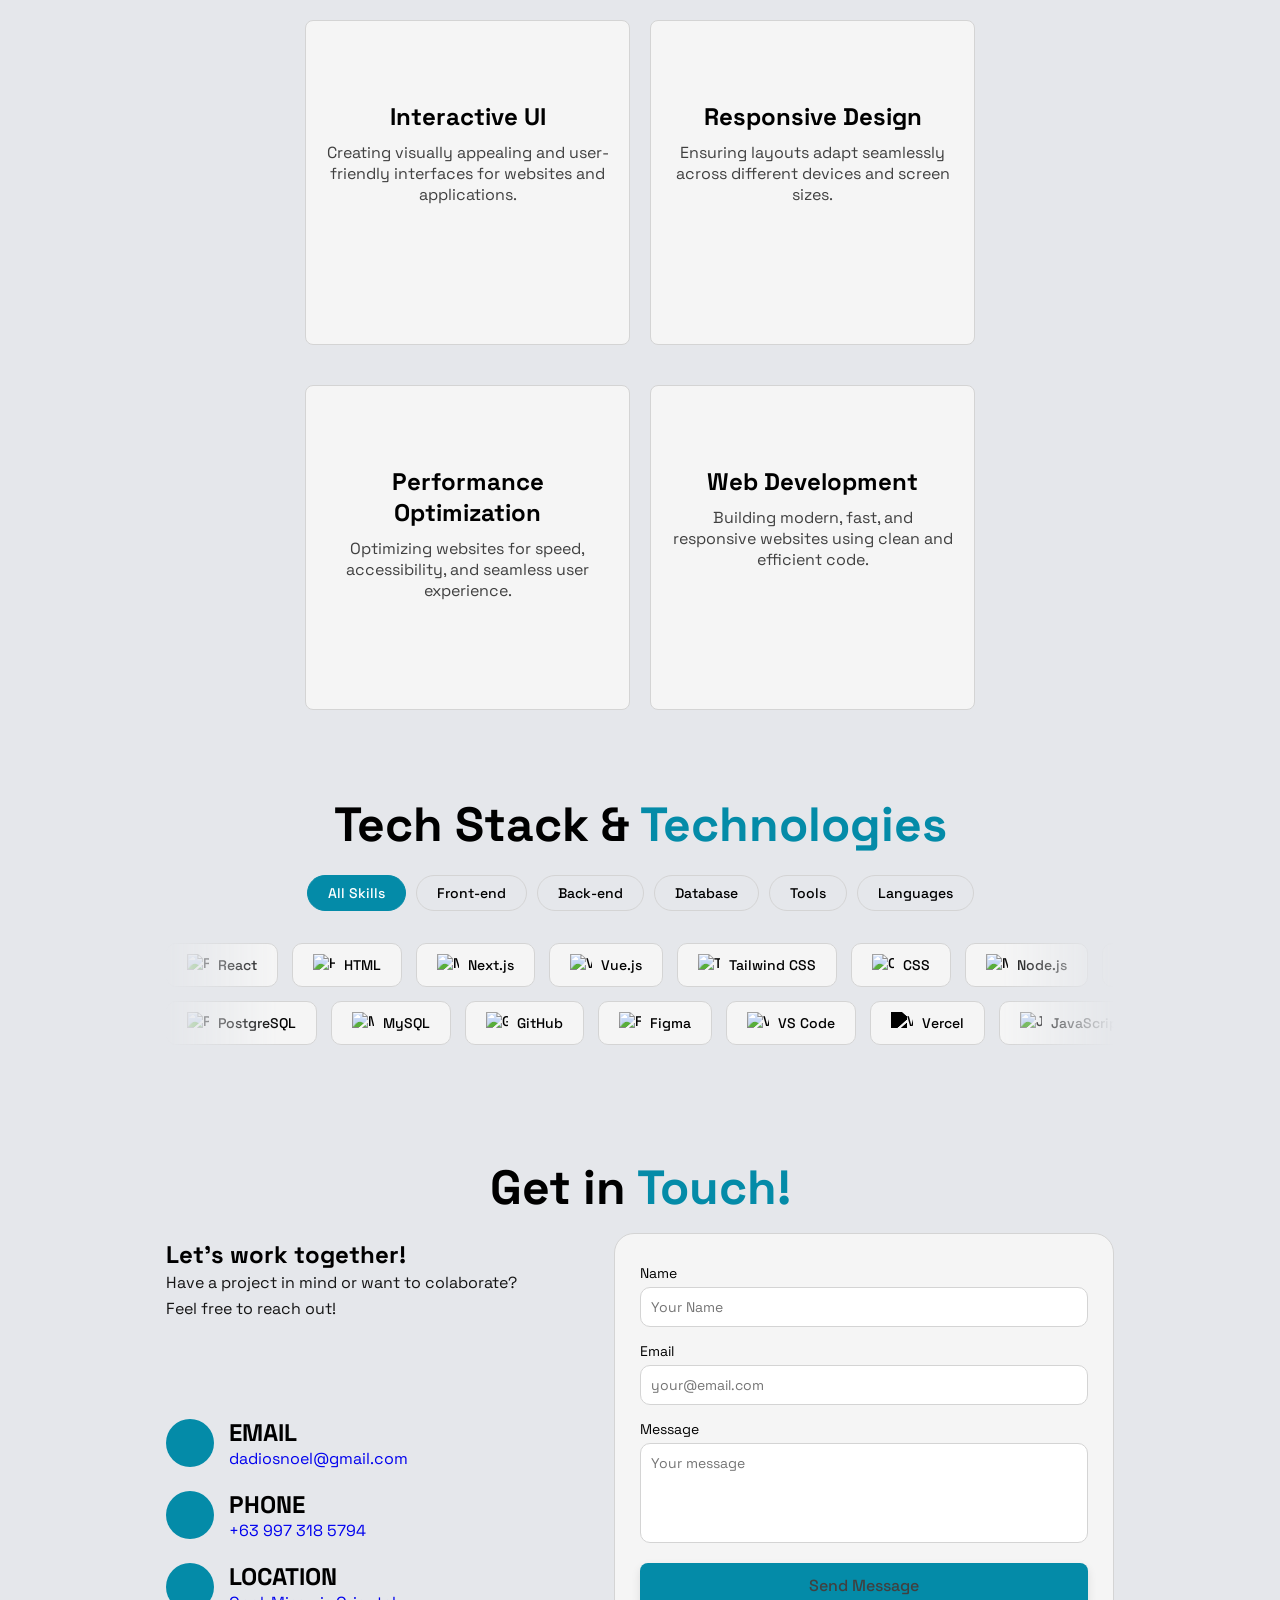
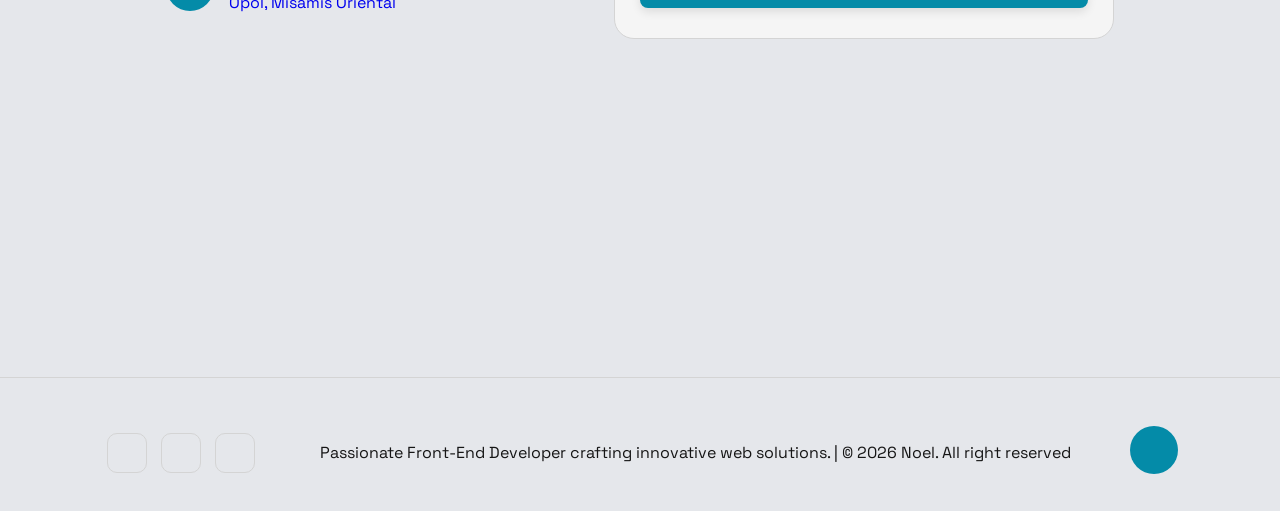
==== commit b59f5d30: "Add files via upload" ====
--- a/index.html
+++ b/index.html
@@ -20,10 +20,10 @@
             </ul>
             <div class="rightside">
                 <div class="toggle-mode">
-                    <i class="fa-regular fa-moon"></i>
+                    <i class="fa-regular fa-moon" id="toggle"></i>
                 </div>
                 <div class="DLCV-btn">
-                    <a href="#">Download CV</a>
+                    <button class="CV" onclick="window.open('assets/curiculum-vitae.pdf')"><span>Download CV</span></button>
                 </div>
             </div>
         </nav>
@@ -32,9 +32,8 @@
     <!-- Home Section -->
     <section class="home" id="home">
         <div class="home-content">
-            <h3>HELLO, I AM</h3>
-            <h2>Noel Dadios</h2>
-            <h1>Front-end Developer and UI/UX Designer</h1>
+            <h2>Hello, I'm Noel</h2>
+            <h1 class="typingAnimation">I'm a <span></span></h1>
             <p>I craft responsive, pixel-perfect web experiences with HTML, CSS, JavaScript, React, and modern 
                 frameworks. Transforming designs into high-performance interfaces that captivate users and drive 
                 results across all devices. Let's build your digital future.
@@ -44,9 +43,9 @@
                 <a href="#contact" class="outline-btn">Get in touch!</a>
             </div>
             <div class="social-icon">
-                <a href="#"><i class="fa-brands fa-github"></i></a>
-                <a href="#"><i class="fa-brands fa-linkedin"></i></a>
-                <a href="#"><i class="fa-brands fa-facebook"></i></a>
+                <a href="https://github.com/nilskienoel"><i class="fa-brands fa-github"></i></a>
+                <a href="https://www.facebook.com/noel.dadios.52"><i class="fa-brands fa-facebook"></i></a>
+                <a href="https://www.instagram.com/_nilskie/"><i class="fa-brands fa-instagram"></i></a>
             </div>
         </div>
         <div class="img-right">
@@ -96,9 +95,12 @@
     <section class="projects" id="projects">
         <h1>Featured <span>Projects</span></h1>
         <div class="project-card">
-            <div class="card">
-                <img src="assets/shopflow.png" alt="" width="300">
-                <div class="card2">
+
+            <div class="card-container">
+                <div class="card-img">
+                    <img src="assets/shopflow.png" alt="">
+                </div>
+                <div class="card-content">
                     <h4>E-commerce Website</h4>
                     <p>Product catalog, Stripe checkout, real-time cart, fully responsive, blazing fast.</p>
                     <div class="techstack">
@@ -112,9 +114,11 @@
                 </div>
             </div>
 
-            <div class="card">
-                <img src="assets/recipe.png" alt="" width="300">
-                <div class="card2">
+            <div class="card-container">
+                <div class="card-img">
+                    <img src="assets/recipe.png" alt="">
+                </div>
+                <div class="card-content">
                     <h4>Recipe App</h4>
                     <p>Searchable recipe collection with timers, favorites, responsive cards, and image gallery.</p>
                     <div class="techstack">
@@ -128,12 +132,14 @@
                 </div>
             </div>
 
-            <div class="card">
-                <img src="assets/music.png" alt="" width="300">
-                <div class="card2">
+            <div class="card-container">
+                <div class="card-img">
+                    <img src="assets/music.png" alt="">
+                </div>
+                <div class="card-content">
                     <h4>Music Player</h4>
                     <p>Responsive music player with playlist, shuffle, progress bar, and visual audio waves.</p>
-                    <div class="tools">
+                    <div class="techstack">
                         <span class="tag">React</span>
                         <span class="tag">Tailwind CSS</span>
                         <span class="tag">Framer Motion</span>
@@ -150,10 +156,10 @@
 
     <!-- Services Section -->
     <section class="services" id="services">
-        <h1>Services</h1>
-        <p>What I do?</p>
+        <h1>My <span>Services</span></h1>
+        <p>Here are the services I offer to help bring your ideas to life.</p>
         <div class="services-content">
-            <div class="card">
+            <div class="card-container">
                 <i class="fas fa-laptop-code"></i>
                 <h2>Interactive UI</h2>
                 <p>
@@ -161,7 +167,7 @@
                 </p>
             </div>
 
-            <div class="card">
+            <div class="card-container">
                 <i class="fas fa-mobile-alt"></i>
                 <h2>Responsive Design</h2>
                 <p>
@@ -169,7 +175,7 @@
                 </p>
             </div>
 
-            <div class="card">
+            <div class="card-container">
                 <i class="fas fa-bolt"></i>
                 <h2>Performance Optimization</h2>
                 <p>
@@ -177,7 +183,7 @@
                 </p>
             </div>
 
-            <div class="card">
+            <div class="card-container">
                 <i class="fas fa-code"></i>
                 <h2>Web Development</h2>
                 <p>
@@ -197,7 +203,7 @@
             <div class="tab" data-filter="languages">Languages</div>
             </div>
 
-            <div class="marquee-outer">
+        <div class="marquee-outer">
             <div class="marquee-rows">
 
                 <!-- Row 1 → scrolls left -->
@@ -237,9 +243,9 @@
         <h1>Get in <span>Touch!</span></h1>
         <div class="contact-page">
             <div class="contact-info">
+                <h3>Let's work together!</h3>
                 <p>Have a project in mind or want to colaborate?<br>
                 Feel free to reach out!</p>
-
                 <div class="email-address">
                     <i class="fa-regular fa-envelope"></i>
                     <div class="info">
@@ -264,10 +270,9 @@
                     </div>
                 </div>
             </div>
-
+        
             <div class="form-container">
                 <form action="">
-                    <h3>Let's work together!</h3>
 
                     <div class="input-group">
                         <label for="name">Name</label>
@@ -295,9 +300,9 @@
     <footer>
         <div class="footer-container">
             <div class="social-icon">
-                <a href="#"><i class="fa-brands fa-github"></i></a>
-                <a href="#"><i class="fa-brands fa-linkedin"></i></a>
-                <a href="#"><i class="fa-brands fa-facebook"></i></a>
+                <a href="https://github.com/nilskienoel"><i class="fa-brands fa-github"></i></a>
+                <a href="https://www.facebook.com/noel.dadios.52"><i class="fa-brands fa-facebook"></i></a>
+                <a href="https://www.instagram.com/_nilskie/"><i class="fa-brands fa-instagram"></i></a>
             </div>
 
             <div class="p-footer">
--- a/style.css
+++ b/style.css
@@ -10,6 +10,24 @@
     scroll-behavior: smooth;
 
 }
+*, *::before, *::after {
+    transition: background-color 0.3s ease, 
+    color 0.5s ease, 
+    border-color 0.3s ease,
+    box-shadow 0.3s ease;
+}
+body.dark {
+    --primary-color: #048BA8;
+    --opacity-color: #51a7bc49;
+    --text-color: #E5E7EB;
+    --secondary-text-color: #f5f5f5;
+    --caption-text-color: #d4d4d4;
+    --bg-color: #171717;
+    --secondary-bg-color: #404040;
+    --bg-card: #1e1e1e;
+    --box-shadow: #048BA8;
+    --border-color: #404040;
+}
 body {
     background: var(--bg-color);
     color: var(--text-color);
@@ -17,7 +35,7 @@
 }
 :root {
     --primary-color: #048BA8;
-    --opacity-color: #51a7bccd;
+    --opacity-color: #51a7bc49;
     --text-color: #000000;
     --secondary-text-color: #151515;
     --caption-text-color: #404040;
@@ -25,22 +43,24 @@
     --secondary-bg-color: #e0e2e6;
     --bg-card: #f5f5f5;
     --box-shadow: rgba(0, 0, 0, 0.1);
-    --border-color: #a9a9a9;
+    --border-color: #d4d4d4;
 }
 section {
-    padding: 5rem 8% 2rem;
+    padding: 5rem 13% 2rem;
     /* padding: 10rem 9% 2rem; */
     min-height: 100vh;
-}
+    max-width: 1920px;
+    margin: 0 auto;
+}   
 .navbar {
     position: fixed;
     display: flex;
     justify-content: space-between;
     align-items: center;
     width: 100%;
-    background: rgb(255, 255, 255, 0.7);
+    background: var(---bg-color);
     backdrop-filter: blur(10px);
-    border-bottom: 0.3px solid #d3d3d3;
+    border-bottom: .5px solid var(--border-color);
     padding: 10px 0px; 
     z-index: 100;
 }
@@ -52,7 +72,7 @@
     cursor: default;
 }
 .navbar .logo span {
-    color: #0a0a0a;
+    color: var(--text-color);
 }
 .navbar ul {
     display: flex;
@@ -60,58 +80,161 @@
 }
 .navbar ul li a {
     font-size: 16px;
-    color: #0a0a0a;
+    color: var(--text-color);
 }   
 .rightside {
     display: flex;
+    justify-content: center;
+    align-items: center;
     gap: 20px;
 }
 .toggle-mode {
-    transform: rotate(-20deg);
+    background-color: transparent;
+    padding: 10px;
+    border-radius: 50%;
     font-size: 18px;
-    color: #0a0a0a;
+    color: var(--text-color);
     cursor: pointer;
 }
-.rightside .DLCV-btn a {
+
+#toggle {
+    display: block;
+    transition: transform 0.3s ease, opacity 0.3s ease;
+    transform: rotate(-15deg);
+}
+#toggle.spin {
+    transform: rotate(-15deg);
+    opacity: 0.3;
+    transform: scale(-0.2);
+}
+/* button with hover effect */
+.rightside .DLCV-btn button {
     font-size: 16px;
+    color: var(--primary-color);
+    background: transparent;
+    border: 2px solid var(--primary-color);
+    padding: 12px 24px;
+    border: none;
+    border-radius: 10px;
+    outline: none;
+    cursor: pointer;
+    position: relative;
+    display: inline-block; 
+    font-size: 16px;
+    overflow: hidden;
+    background: var(--primary-color);
+}
+button span {
+    position: relative;
+    z-index: 10;
+    transition: color 0.4s;
+}
+
+button:hover span {
     color: var(--bg-color);
-    background-color: var(--primary-color);
-    padding: 12px 25px;
-    border-radius: 10px;
+}
+
+button::before,
+button::after {
+    position: absolute;
+    top: 0;
+    left: 0;
+    width: 100%;
+    height: 100%;
+    z-index: 0;
+}
+
+button::before {
+    content: "";
+    background: #000;
+    width: 120%;
+    left: -10%;
+    transform: skew(30deg);
+    transition: transform 0.4s cubic-bezier(0.3, 1, 0.8, 1);
+}
+
+button:hover::before {
+    transform: translate3d(100%, 0, 0);
 }
 /* Home */
 .home {
     display: flex;
     justify-content: space-between;
     align-items: center;
-    gap: 10rem;
-}
-.home-content h3{
-    font-size: 16px;
+    gap: 4rem;
+}
+.home-content h3 span{
+    position: relative;
     margin-bottom: 15px;
-    color: var(--primary-color);
-}
-.home-content h2 {
-    margin-bottom: 15px;
-    font-size: 32px;
-}
-.home-content h1 {
-    margin-right: 50px;
-    font-size: 48px; 
+    font-size: 26px;
+}
+.typingAnimation {
+    padding-block: 2rem;
+    font-size: 34px; 
     line-height: 1.2;
-    background: linear-gradient(135deg, #000000 20%, #048BA8 100%);
-    background-clip: text;
-    -webkit-text-fill-color: transparent;
+    color: var(--text-color);
+    min-width: 280px;
+}
+.typingAnimation span {
+    position: relative;
+}
+.typingAnimation span::before {
+    content: "Frontend Developer";
+    color: var(--primary-color);
+    animation: words 20s infinite;
+}
+.typingAnimation span::after {
+    margin: auto;
+    content: "";
+    position: absolute;
+    width: calc(100% + 8px);
+    height: 90%;
+    background-color: var(--bg-color);
+    border-left: 2px solid var(--primary-color);
+    right: -8px;
+    animation: cursor .8s infinite, typing 20s steps(14) infinite;
+}
+@keyframes cursor {
+    to {
+        border-left: 2px solid var(--secondary-bg-color);
+    }
+}
+@keyframes words {
+    0%, 55% {
+        content: "Frontend Developer";
+    }
+    56%, 100% {
+        content: "UI/UX Designer";
+    }
+}
+@keyframes typing {
+    /* 10%,15%, 30%, 35%, 50%, 55%, 70%, 75%, 90%, 95% {
+        width: 0;
+    }
+    5%, 20%, 25%, 40%, 45%, 60%, 65%, 80%, 85% {
+        width: calc(100% + 8px);
+    } */
+    10%,15%, 30%, 35%, 50%, 55%, 70%, 75%, 90%, 95% {
+        width: 0;
+    }
+    5%, 20%, 25%, 40%, 45%, 60%, 65%, 80%, 85% {
+        width: calc(100% + 8px);
+    }
+
 }
 .home-content p {
     color: var(--secondary-text-color);
     line-height: 1.6;
 }
+/* CTA buttons */
 .cta-btn {
+    text-align: center;
     margin-top: 30px;
+    display: inline-flex;
 }
 .primary-btn {
-    padding: 12px 20px;
+    display: inline-block;
+    padding: 12px 24px;
     background: var(--primary-color);
     color: var(--bg-color);
     border: 2px solid var(--primary-color);
@@ -119,8 +242,9 @@
     transition: .3s;
 }
 .outline-btn {
+    display: inline-block;
     margin-left: 15px;
-    padding: 12px 20px;
+    padding: 12px 24px;
     background: transparent;
     color: var(--primary-color);
     border: 2px solid var(--primary-color);
@@ -131,21 +255,22 @@
     display: inline-flex;
     justify-content: center;
     align-items: center;
-    background: var(--primary-color);
+    background: transparent;
     font-size: 24px;
     width: 50px;
     height: 50px;
-    border: 2px solid var(--primary-color);
-    border-radius: 50%;
-    color: var(--bg-color);
+    border: 1px solid var(--border-color);
+    border-radius: 10px;
+    color: var(--text-color);
     margin: 2rem 1rem 3rem 0;
     transition: .3s;
 }
 .social-icon a:hover {
     color: var(--primary-color);
     transform: scale(1.2);
+    border: 1px solid var(--primary-color);
     background: transparent;
-    box-shadow: 0 0 20px var(--primary-color);
+    box-shadow: 0 0 10px var(--primary-color);
 }
 .cover {
     position: absolute;
@@ -212,37 +337,61 @@
 }
 .project-card {
     display: flex;
-    justify-content: space-between;
-    align-items: center;
-    gap: 2rem;
-}
-.card {
-    background: var(--bg-card);
-    border: 1px solid var(--border-color);
-    border-radius: 20px;
-}
-.card2 {
-    padding: 20px 25px;
-}
-.card img {
+    justify-content: center;
+    flex-wrap: wrap;
+    gap: 20px;
+    margin-top: 20px;
+}
+/* Project Cards */
+.card-container {
+    width: 325px;
+    background-color: var(--bg-card);
+    border-radius: 8px;
+    overflow: hidden;
+    border: .8px solid var(--border-color);
+    /* box-shadow: 0 2px 4px rgb(0, 0, 0, 0.2); */
+    margin-bottom: 20px;
+    transition: transform 0.3s ease, box-shadow 0.3s ease;
+}
+.card-container:hover {
+    border: .8px solid transparent;
+    transform: translateY(-6px);
+    box-shadow: 0 4px 8px rgb(0, 0, 0, 0.15);
+}
+.card-img {
+    overflow: hidden;
+    height: 200px;
+}
+.card-img img {
     width: 100%;
-    border-radius: 10px 10px 0 0;
-}
-.card2 h4 {
-    font-size: 18px;
-    margin-bottom: 10px;
-}
-.card2 p {
-    font-size: 16px;
-    color: var(--caption-text-color);
+    height: 100%;
+    object-fit: cover;
+    display: block;
+    transition: transform 0.4s ease;
+}
+.card-container:hover .card-img img {
+    transform: scale(1.08); 
+}
+.card-content {
+    padding: 16px;
+}
+.card-content h4 {
+    font-size: 20px;
+    margin-bottom: 8px;
+}
+.card-content p {
+    font-size: 14px;
+    color: var(--secondary-text-color);
+    margin-bottom: 12px;
     line-height: 1.5;
-    margin-bottom: 10px;
-}
-.techstack span, .tools span {
+}
+.techstack span, .tag span {
     display: inline-block;
     background: var(--opacity-color);
-    color: var(--bg-color);
+    font-weight: 500;
+    color: var(--text-color);
     padding: 5px 10px;
+    border: 1px solid var(--primary-color);
     border-radius: 25px;
     margin-right: 5px;
     margin-bottom: 5px;
@@ -257,38 +406,48 @@
 /* Services */
 .services-content {
     display: flex;
-    justify-content: space-between;
-    align-items: center;
+    justify-content: center;
+    flex-wrap: wrap;
+    gap: 20px;
+    margin-top: 20px;
 }
 .services h1 {
     font-size: 48px;
     text-align: center;
     margin-bottom: 20px;
 }
+.services h1 > span {
+    color: var(--primary-color);
+}
 .services p {
     font-size: 16px;
+    text-align: center;
 }
 .services-content {
     display: flex;
-    justify-content: space-between;
-    align-items: center;
-    gap: 2rem;
-}
-.services-content .card {
-    background: transparent;
-    border: 1px solid var(--border-color);
-    border-radius: 20px;
-    height: 250px;
-    width: 500px;
-    padding: 12px 20px;
-    text-align: center;
-}
-.services-content .card i {
+    justify-content: center;
+    align-items: center;
+    flex-wrap: wrap;
+    
+}
+.services-content .card-container {
+    width: 325px;
+    height: 325px;
+    background-color: var(--bg-card);
+    border-radius: 8px;
+    border: .8px solid var(--border-color);
+    padding: 5rem 20px;
+    text-align: center;
+    /* box-shadow: 0 2px 4px rgb(0, 0, 0, 0.2); */
+    margin-bottom: 20px;
+    transition: transform 0.3s ease, box-shadow 0.3s ease;
+}
+.services-content .card-container i {
     font-size: 36px;
     color: var(--primary-color);
-    margin: 1rem 2rem;
-}
-.card p {
+    margin-bottom: 1rem;
+}
+.card-container p {
     font-size: 16px;
     color: var(--caption-text-color);
     margin-top: 10px;
@@ -332,15 +491,15 @@
       font-size: 0.875rem;
       font-weight: 500;
       cursor: pointer;
-      border: 1.5px solid var(--border);
+      border: 1.5px solid var(--border-color);
       background: var(--card-bg);
       color: var(--text);
       transition: all 0.2s ease;
       user-select: none;
     }
 
-    .tab:hover { border-color: var(--blue); color: var(--blue); }
-    .tab.active { background: var(--blue); color: #fff; border-color: var(--blue); }
+    .tab:hover { border-color: var(--primary-color); color: var(--primary-color); }
+    .tab.active { background: var(--primary-color); color: #fff; border-color: var(--primary-color); }
 
     /* ── Marquee wrapper ── */
     .marquee-outer {
@@ -392,8 +551,8 @@
       align-items: center;
       gap: 9px;
       padding: 10px 20px;
-      background: var(--card-bg);
-      border: 1.5px solid var(--border);
+      background: var(--bg-card);
+      border: 1.5px solid var(--border-color);
       border-radius: 10px;
       font-size: 0.875rem;
       font-weight: 500;
@@ -405,9 +564,10 @@
     }
 
     .badge:hover {
-      transform: translateY(-3px);
-      box-shadow: 0 8px 20px rgba(26,107,219,0.12);
-      border-color: var(--blue-light);
+    /* transform: scale(1.1); */
+    transform: translateY(-3px);
+    box-shadow: 0 8px 20px rgba(26,107,219,0.12);
+    border-color: var(--primary-color);
     }
 
     .badge img {
@@ -424,7 +584,7 @@
 .contact h1 {
     font-size: 48px;
     text-align: center;
-    margin-bottom: 20px;
+    margin-bottom: 15px;
 }
 .contact h1 > span {
     color: var(--primary-color);
@@ -443,6 +603,15 @@
     line-height: 1.6;
     margin-bottom: 6rem;
 }
+.contact-info h3 {
+    font-size: 24px;
+}
+.info h3 {
+    font-size: 24px;
+    color: var(--text-color);
+    font-size: 24px;
+    
+}
 .email-address, .phone-number, .location {
     display: flex;
     justify-content: flex-start;
@@ -455,9 +624,9 @@
     align-items: center;
     width: 3rem;
     height: 3rem;
-    background: var(--opacity-color);
+    background: var(--primary-color);
     font-size: 24px;
-    color: var(--secondary-bg-color);
+    color: var(--bg-color);
     border-radius: 50%;
     margin-right: 15px;
 }
@@ -500,7 +669,7 @@
 .submit-btn input[type="submit"] {
     width: 100%;
     background: var(--primary-color);
-    color: #fff;
+    color: var(--caption-text-color);
     border: none;
     padding: 12px 28px;
     font-size: 16px;
@@ -525,22 +694,33 @@
 }
 /* Footer */
 footer {
-    background: var(--secondary-text-color);
-    padding: 1rem 8% 2rem;
+    width: 100%;
+    padding: 3rem 8% 2rem;
+    border-top: 1px solid var(--border-color);
+}
+.footer-container {
+    display: flex;
+    justify-content: space-between;
+    align-items: center;
 }
 .p-footer {
-    color: var(--secondary-bg-color);
-    text-align: center;
-    padding: 15px 0;
-}
-.footer-container {
-    display: flex;
-    justify-content: space-between;
-    align-items: center;
+    text-align: center;
+    color: var(--secondary-text-color);
+}
+footer .social-icon a {
+    background: transparent;
+    font-size: 20px;
+    width: 40px;
+    height: 40px;
+    border: 1px solid var(--border-color);
+    border-radius: 10px;
+    color: var(--text-color);
+    margin: 0 5px;
+    transition: .3s;
 }
 .scroll-top i{
     background: var(--primary-color);
-    color: var(--bg-color);
+    color: var(--bg-card);
     width: 3rem;
     height: 3rem;
     display: inline-flex;
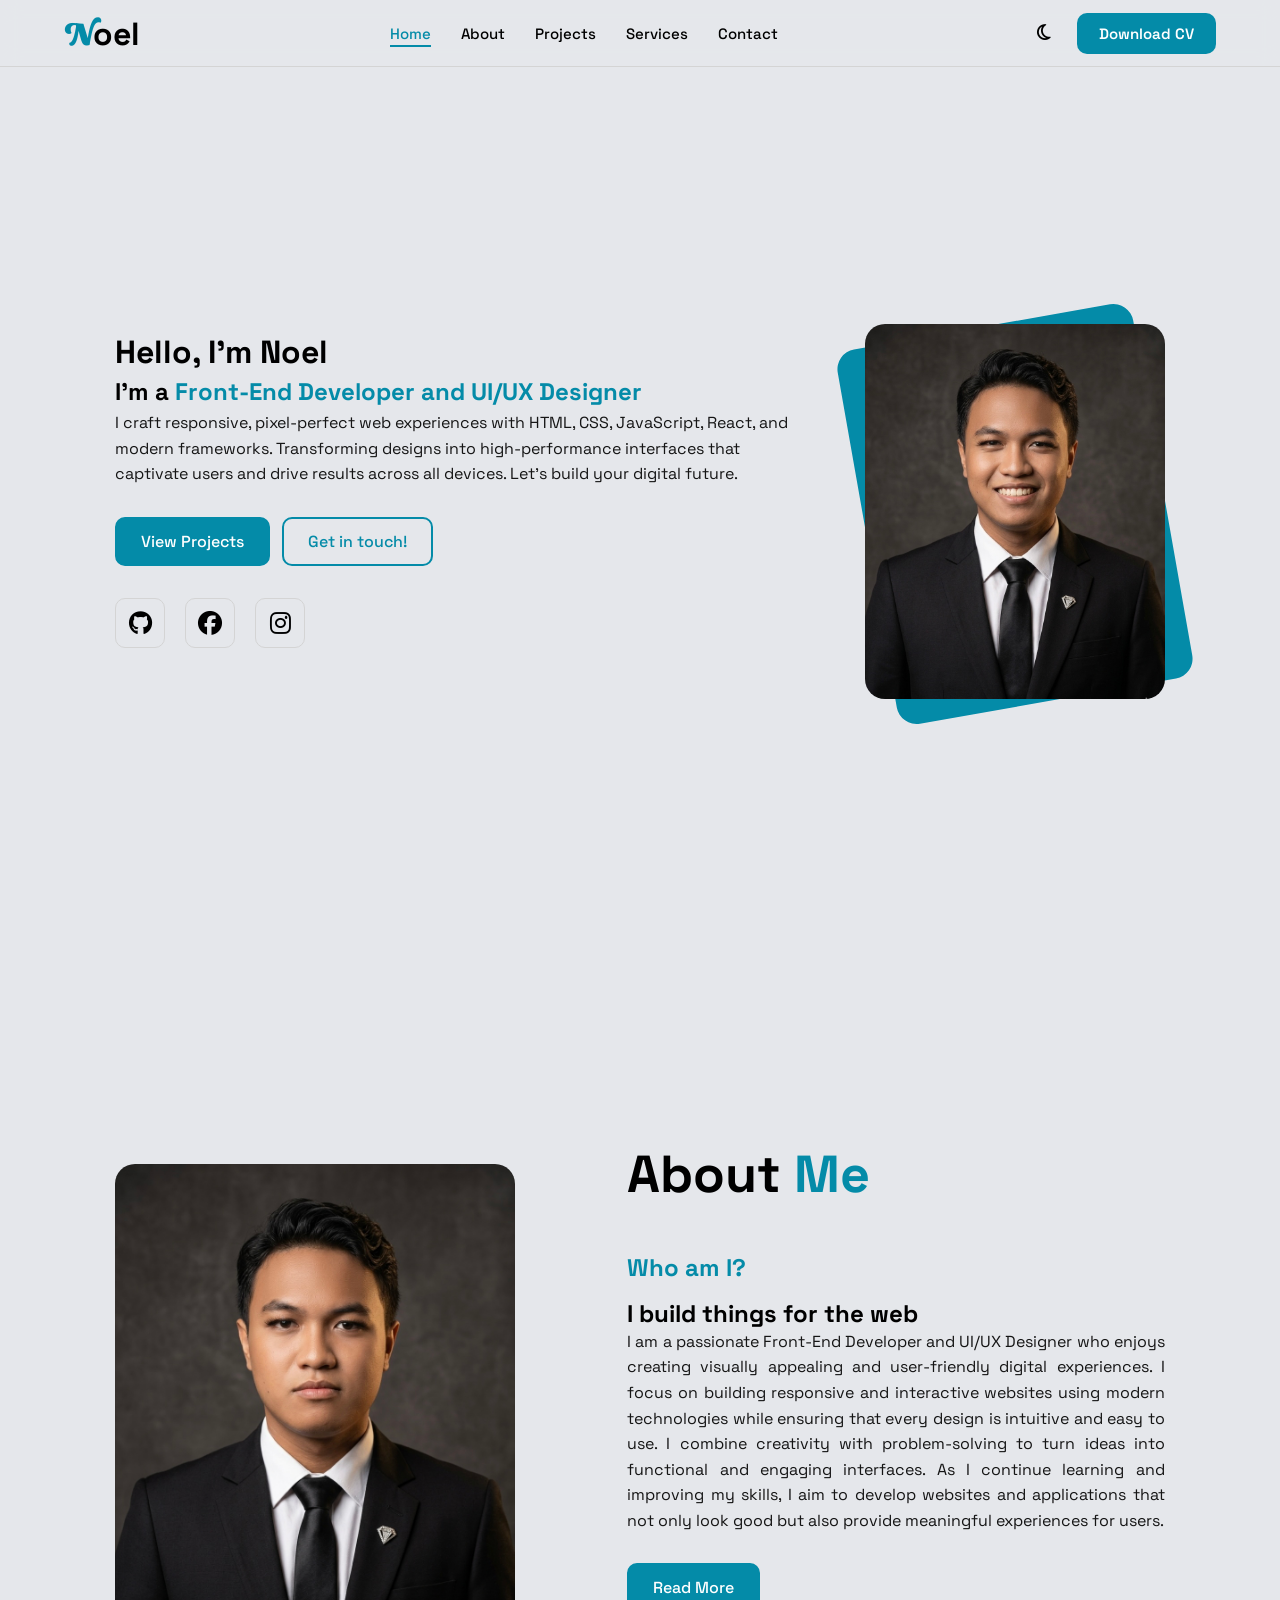
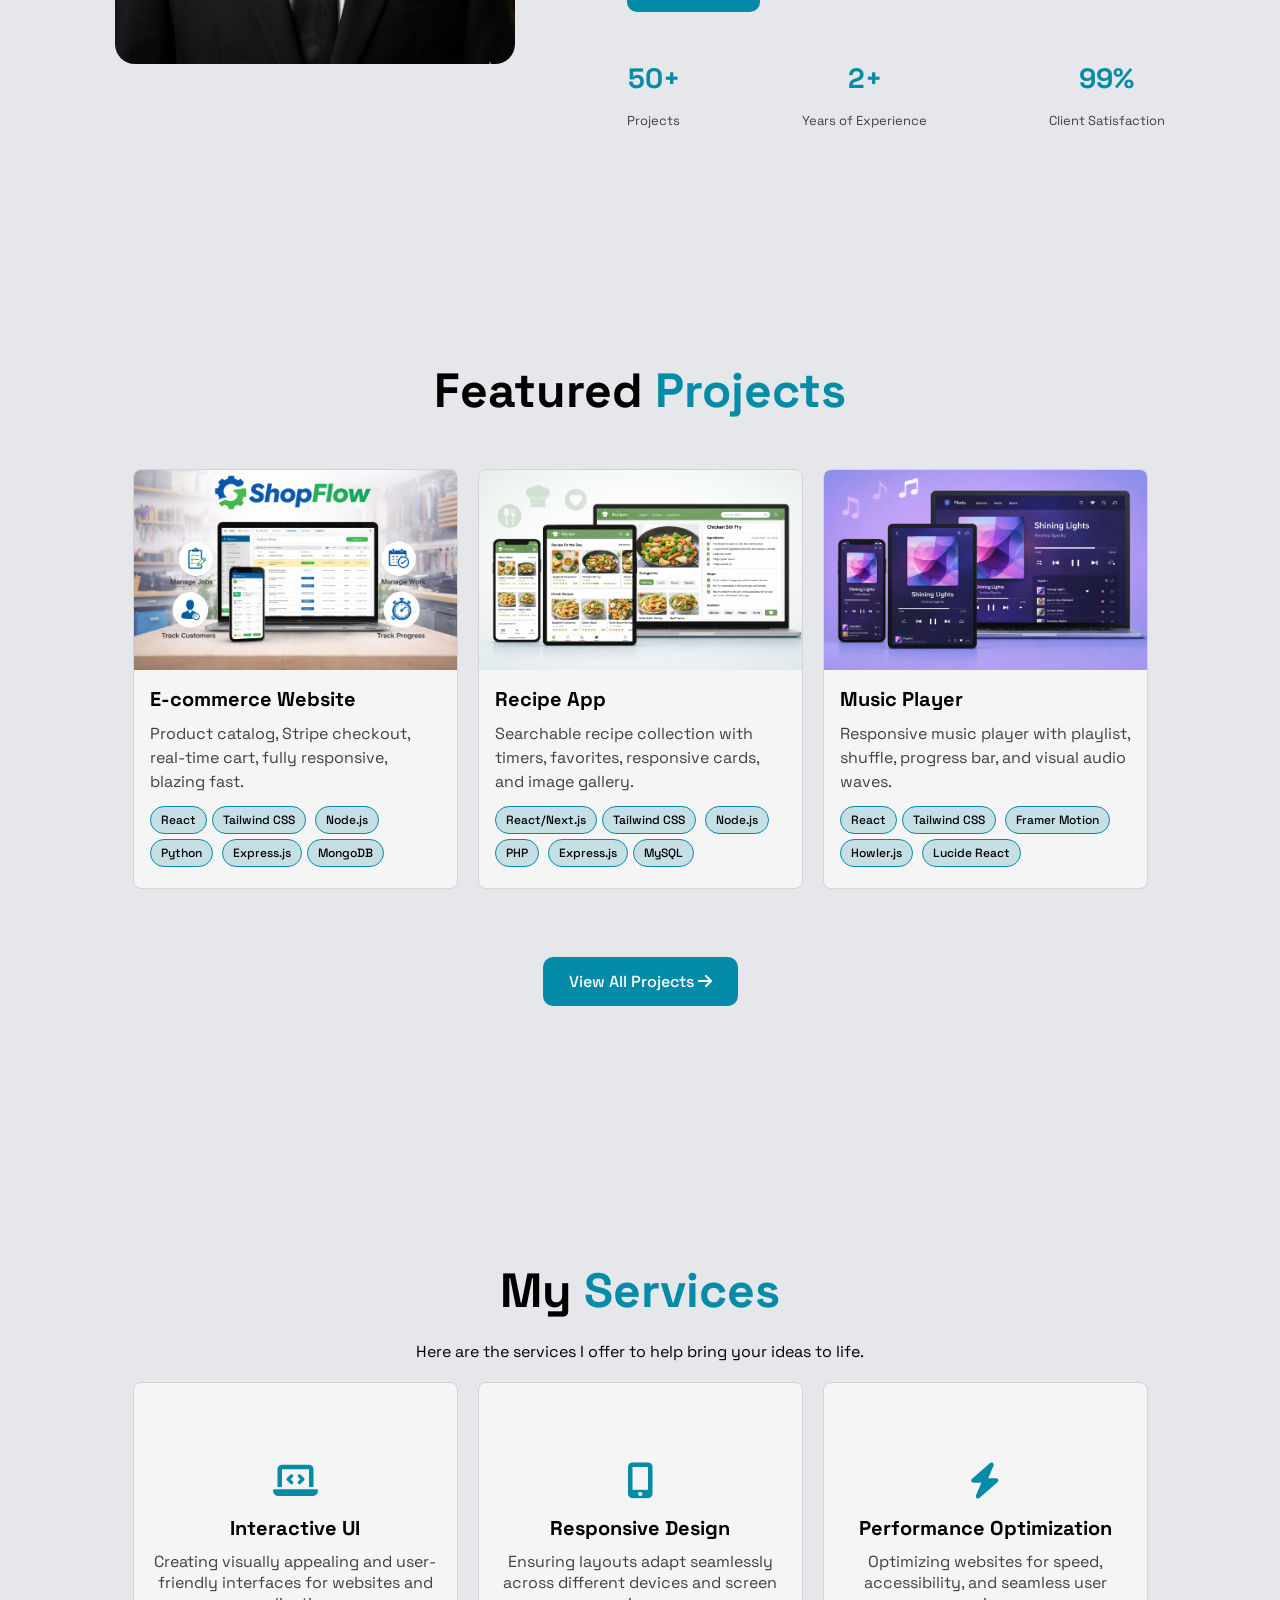
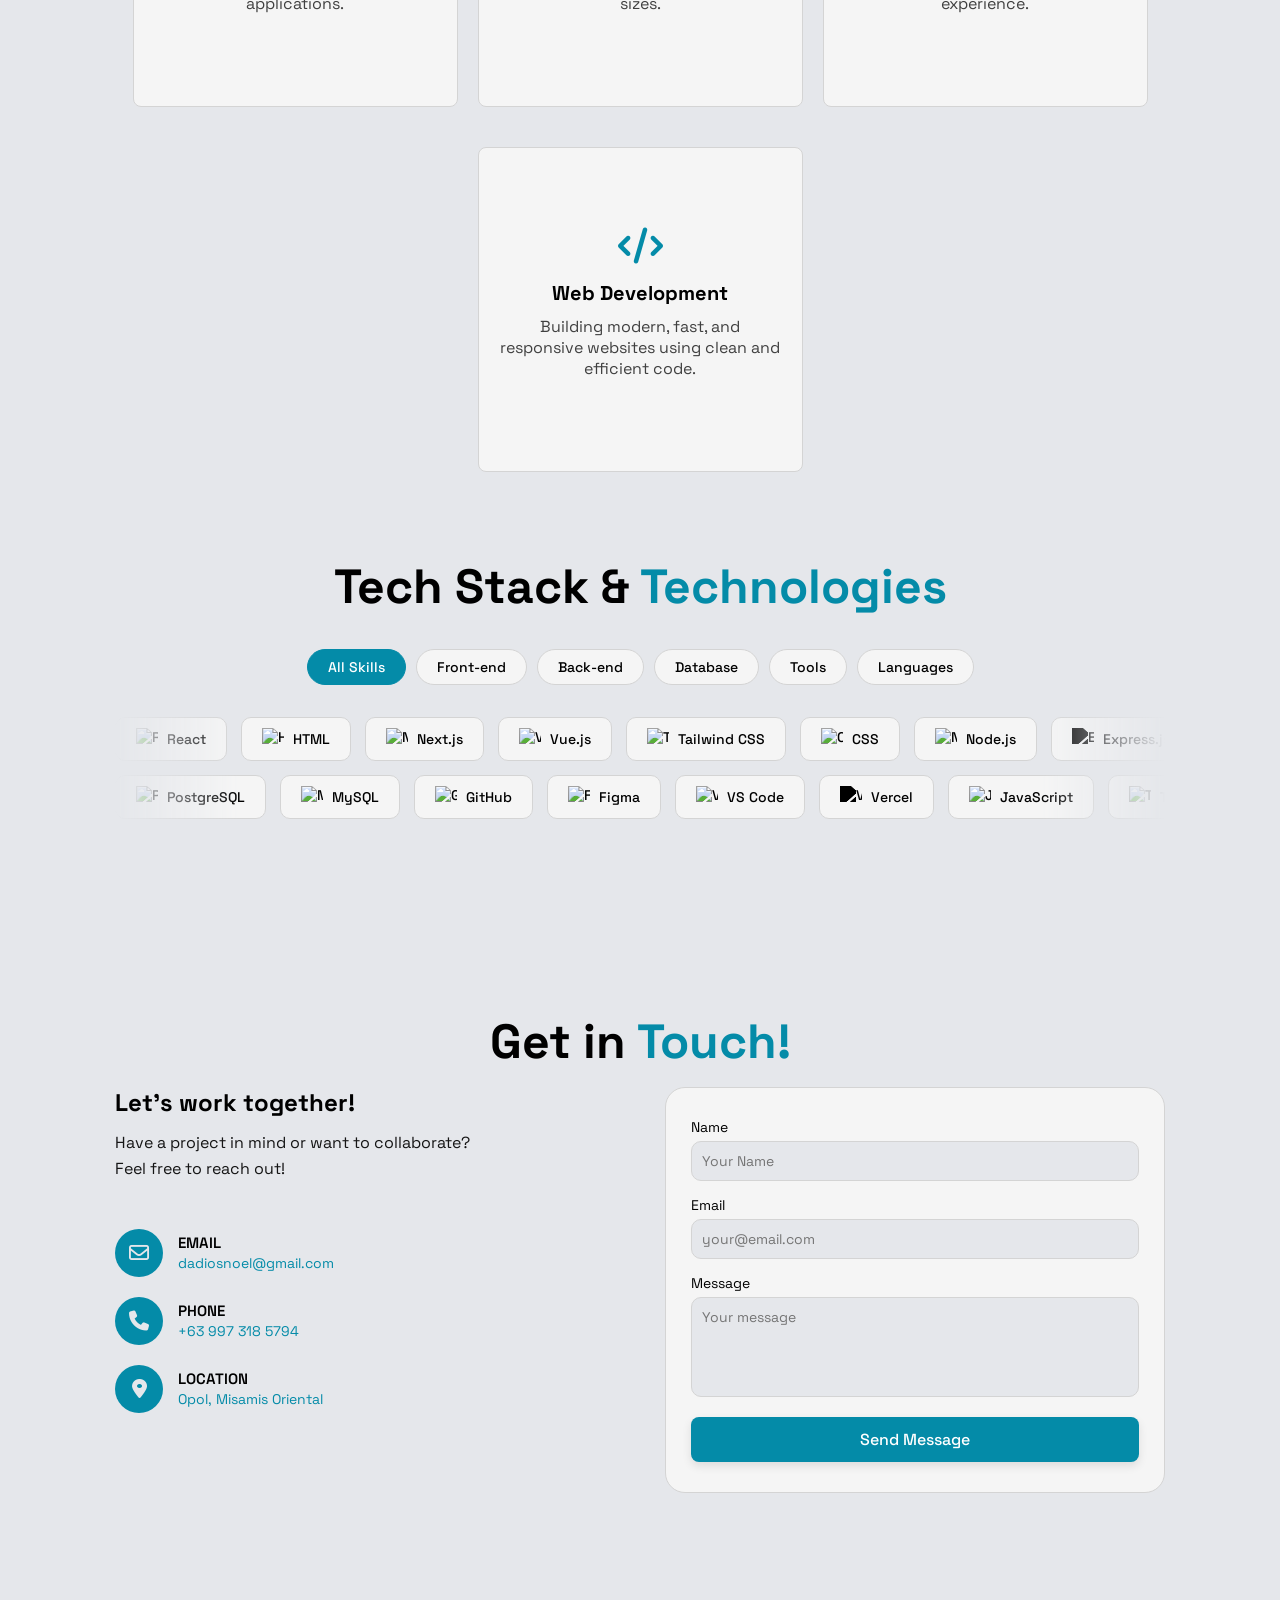
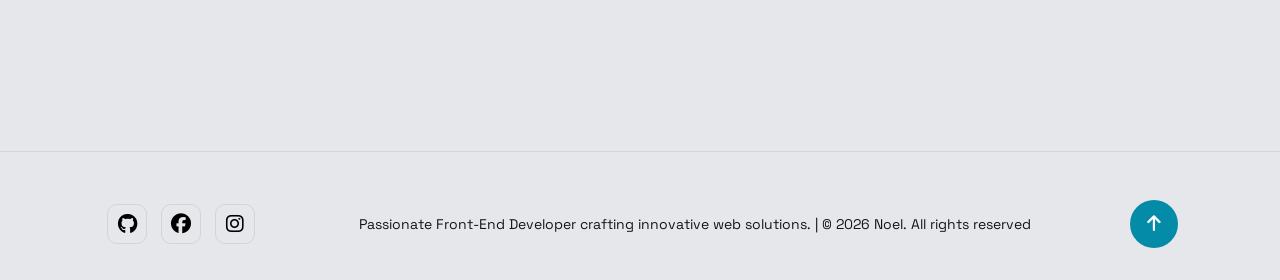
==== commit d3698dfc: "Add files via upload" ====
--- a/index.html
+++ b/index.html
@@ -3,39 +3,69 @@
 <head>
     <meta charset="UTF-8">
     <meta name="viewport" content="width=device-width, initial-scale=1.0">
-    <title>Document</title>
+    <title>Noel | Portfolio</title>
     <link rel="stylesheet" href="style.css">
-    <link rel="stylesheet" href="https://cdnjs.cloudflare.com/ajax/libs/font-awesome/7.0.1/css/all.min.css">
+    <link rel="stylesheet" href="https://cdnjs.cloudflare.com/ajax/libs/font-awesome/6.5.0/css/all.min.css">
 </head>
 <body>
+
     <header>
         <nav class="navbar">
-            <a href="#" class="logo">N<span>oel</span></a>
-            <ul>
+            <a href="#home" class="logo">N<span>oel</span></a>
+
+            <!-- Desktop nav links -->
+            <ul class="nav-links" id="navLinks">
                 <li><a href="#home">Home</a></li>
                 <li><a href="#about">About</a></li>
                 <li><a href="#projects">Projects</a></li>
                 <li><a href="#services">Services</a></li>
                 <li><a href="#contact">Contact</a></li>
             </ul>
+
             <div class="rightside">
-                <div class="toggle-mode">
+                <!-- Theme toggle — click target is the div, not just the icon -->
+                <div class="toggle-mode" id="themeToggleBtn">
                     <i class="fa-regular fa-moon" id="toggle"></i>
                 </div>
+
+                <!-- Download CV — hidden on mobile -->
                 <div class="DLCV-btn">
-                    <button class="CV" onclick="window.open('assets/curiculum-vitae.pdf')"><span>Download CV</span></button>
+                    <button class="CV" onclick="window.open('assets/curiculum-vitae.pdf')">
+                        <span>Download CV</span>
+                    </button>
+                </div>
+
+                <!-- Hamburger — visible on mobile only -->
+                <div class="hamburger" id="hamburger">
+                    <span></span>
+                    <span></span>
+                    <span></span>
                 </div>
             </div>
         </nav>
+
+        <!-- Mobile slide-down menu -->
+        <ul class="mobile-menu" id="mobileMenu">
+            <li><a href="#home">Home</a></li>
+            <li><a href="#about">About</a></li>
+            <li><a href="#projects">Projects</a></li>
+            <li><a href="#services">Services</a></li>
+            <li><a href="#contact">Contact</a></li>
+            <li class="mobile-cv-item">
+                <button class="CV" onclick="window.open('assets/curiculum-vitae.pdf')">
+                    <span>Download CV</span>
+                </button>
+            </li>
+        </ul>
     </header>
 
     <!-- Home Section -->
     <section class="home" id="home">
         <div class="home-content">
             <h2>Hello, I'm Noel</h2>
-            <h1 class="typingAnimation">I'm a <span></span></h1>
-            <p>I craft responsive, pixel-perfect web experiences with HTML, CSS, JavaScript, React, and modern 
-                frameworks. Transforming designs into high-performance interfaces that captivate users and drive 
+            <h1 class="typingAnimation">I'm a <span>Front-End Developer and UI/UX Designer</span></h1>
+            <p>I craft responsive, pixel-perfect web experiences with HTML, CSS, JavaScript, React, and modern
+                frameworks. Transforming designs into high-performance interfaces that captivate users and drive
                 results across all devices. Let's build your digital future.
             </p>
             <div class="cta-btn">
@@ -49,31 +79,30 @@
             </div>
         </div>
         <div class="img-right">
-            <div class="cover" style="text-align: center;">cover</div>
-            <img src="assets/IMG_6605.jpeg" alt="image" width="300">
+            <div class="cover"></div>
+            <img src="assets/IMG_6605.jpeg" alt="Noel" width="300">
         </div>
     </section>
 
     <!-- About Section -->
     <section class="about" id="about">
         <div class="img-left">
-            <img src="assets/IMG_6604.jpeg" alt="image" width="400">
+            <img src="assets/IMG_6604.jpeg" alt="About" width="400">
         </div>
         <div class="about-content">
             <h1>About <span>Me</span></h1>
             <h3>Who am I?</h3>
             <h2>I build things for the web</h2>
-            <p>I am a passionate Front-End Developer and UI/UX Designer who enjoys creating visually appealing and 
-                user-friendly digital experiences. I focus on building responsive and interactive websites using modern 
-                technologies while ensuring that every design is intuitive and easy to use. I combine creativity with 
-                problem-solving to turn ideas into functional and engaging interfaces. As I continue learning and improving 
-                my skills, I aim to develop websites and applications that not only look good but also provide meaningful 
+            <p>I am a passionate Front-End Developer and UI/UX Designer who enjoys creating visually appealing and
+                user-friendly digital experiences. I focus on building responsive and interactive websites using modern
+                technologies while ensuring that every design is intuitive and easy to use. I combine creativity with
+                problem-solving to turn ideas into functional and engaging interfaces. As I continue learning and improving
+                my skills, I aim to develop websites and applications that not only look good but also provide meaningful
                 experiences for users.
             </p>
             <div class="read-more">
                 <a href="readmore.html" class="primary-btn">Read More</a>
             </div>
-
             <div class="experience">
                 <div class="exp-card">
                     <h3>50+</h3>
@@ -95,55 +124,38 @@
     <section class="projects" id="projects">
         <h1>Featured <span>Projects</span></h1>
         <div class="project-card">
-
-            <div class="card-container">
-                <div class="card-img">
-                    <img src="assets/shopflow.png" alt="">
-                </div>
+            <div class="card-container">
+                <div class="card-img"><img src="assets/shopflow.png" alt="E-commerce"></div>
                 <div class="card-content">
                     <h4>E-commerce Website</h4>
                     <p>Product catalog, Stripe checkout, real-time cart, fully responsive, blazing fast.</p>
                     <div class="techstack">
-                        <span class="tag">React</span>
-                        <span class="tag">Tailwind CSS</span>
-                        <span class="tag">Node.js</span>
-                        <span class="tag">Python</span>
-                        <span class="tag">Express.js</span>
-                        <span class="tag">MongoDB</span>
-                    </div>
-                </div>
-            </div>
-
-            <div class="card-container">
-                <div class="card-img">
-                    <img src="assets/recipe.png" alt="">
-                </div>
+                        <span class="tag">React</span><span class="tag">Tailwind CSS</span>
+                        <span class="tag">Node.js</span><span class="tag">Python</span>
+                        <span class="tag">Express.js</span><span class="tag">MongoDB</span>
+                    </div>
+                </div>
+            </div>
+            <div class="card-container">
+                <div class="card-img"><img src="assets/recipe.png" alt="Recipe App"></div>
                 <div class="card-content">
                     <h4>Recipe App</h4>
                     <p>Searchable recipe collection with timers, favorites, responsive cards, and image gallery.</p>
                     <div class="techstack">
-                        <span class="tag">React/Next.js</span>
-                        <span class="tag">Tailwind CSS</span>
-                        <span class="tag">Node.js</span>
-                        <span class="tag">PHP</span>
-                        <span class="tag">Express.js</span>
-                        <span class="tag">MySQL</span>
-                    </div>
-                </div>
-            </div>
-
-            <div class="card-container">
-                <div class="card-img">
-                    <img src="assets/music.png" alt="">
-                </div>
+                        <span class="tag">React/Next.js</span><span class="tag">Tailwind CSS</span>
+                        <span class="tag">Node.js</span><span class="tag">PHP</span>
+                        <span class="tag">Express.js</span><span class="tag">MySQL</span>
+                    </div>
+                </div>
+            </div>
+            <div class="card-container">
+                <div class="card-img"><img src="assets/music.png" alt="Music Player"></div>
                 <div class="card-content">
                     <h4>Music Player</h4>
                     <p>Responsive music player with playlist, shuffle, progress bar, and visual audio waves.</p>
                     <div class="techstack">
-                        <span class="tag">React</span>
-                        <span class="tag">Tailwind CSS</span>
-                        <span class="tag">Framer Motion</span>
-                        <span class="tag">Howler.js</span>
+                        <span class="tag">React</span><span class="tag">Tailwind CSS</span>
+                        <span class="tag">Framer Motion</span><span class="tag">Howler.js</span>
                         <span class="tag">Lucide React</span>
                     </div>
                 </div>
@@ -162,80 +174,65 @@
             <div class="card-container">
                 <i class="fas fa-laptop-code"></i>
                 <h2>Interactive UI</h2>
-                <p>
-                    Creating visually appealing and user-friendly interfaces for websites and applications.
-                </p>
-            </div>
-
+                <p>Creating visually appealing and user-friendly interfaces for websites and applications.</p>
+            </div>
             <div class="card-container">
                 <i class="fas fa-mobile-alt"></i>
                 <h2>Responsive Design</h2>
-                <p>
-                    Ensuring layouts adapt seamlessly across different devices and screen sizes.
-                </p>
-            </div>
-
+                <p>Ensuring layouts adapt seamlessly across different devices and screen sizes.</p>
+            </div>
             <div class="card-container">
                 <i class="fas fa-bolt"></i>
                 <h2>Performance Optimization</h2>
-                <p>
-                    Optimizing websites for speed, accessibility, and seamless user experience.
-                </p>
-            </div>
-
+                <p>Optimizing websites for speed, accessibility, and seamless user experience.</p>
+            </div>
             <div class="card-container">
                 <i class="fas fa-code"></i>
                 <h2>Web Development</h2>
-                <p>
-                    Building modern, fast, and responsive websites using clean and efficient code.
-                </p>
-            </div>
-        </div>
+                <p>Building modern, fast, and responsive websites using clean and efficient code.</p>
+            </div>
+        </div>
+
+        <!-- Tech Stack -->
         <div class="tech-section">
             <h1>Tech Stack & <span>Technologies</span></h1>
-
             <div class="filter-tabs">
-            <div class="tab active" data-filter="all">All Skills</div>
-            <div class="tab" data-filter="frontend">Front-end</div>
-            <div class="tab" data-filter="backend">Back-end</div>
-            <div class="tab" data-filter="database">Database</div>
-            <div class="tab" data-filter="tools">Tools</div>
-            <div class="tab" data-filter="languages">Languages</div>
-            </div>
-
-        <div class="marquee-outer">
-            <div class="marquee-rows">
-
-                <!-- Row 1 → scrolls left -->
-                <div class="marquee-track" id="row1">
-                <div class="badge" data-cat="frontend"><img src="https://cdn.jsdelivr.net/gh/devicons/devicon/icons/react/react-original.svg" alt="React"/>React</div>
-                <div class="badge" data-cat="frontend"><img src="https://cdn.jsdelivr.net/gh/devicons/devicon/icons/html5/html5-original.svg" alt="HTML"/>HTML</div>
-                <div class="badge" data-cat="frontend"><img src="https://cdn.jsdelivr.net/gh/devicons/devicon/icons/nextjs/nextjs-original.svg" alt="Next.js"/>Next.js</div>
-                <div class="badge" data-cat="frontend"><img src="https://cdn.jsdelivr.net/gh/devicons/devicon/icons/vuejs/vuejs-original.svg" alt="Vue.js"/>Vue.js</div>
-                <div class="badge" data-cat="frontend"><img src="https://cdn.jsdelivr.net/gh/devicons/devicon/icons/tailwindcss/tailwindcss-original.svg" alt="Tailwind CSS"/>Tailwind CSS</div>
-                <div class="badge" data-cat="frontend"><img src="https://cdn.jsdelivr.net/gh/devicons/devicon/icons/css3/css3-original.svg" alt="CSS"/>CSS</div>
-                <div class="badge" data-cat="backend"><img src="https://cdn.jsdelivr.net/gh/devicons/devicon/icons/nodejs/nodejs-original.svg" alt="Node.js"/>Node.js</div>
-                <div class="badge" data-cat="backend"><img src="https://cdn.jsdelivr.net/gh/devicons/devicon/icons/express/express-original.svg" alt="Express.js" style="filter:invert(1) brightness(0)"/>Express.js</div>
-                <div class="badge" data-cat="backend"><img src="https://cdn.jsdelivr.net/gh/devicons/devicon/icons/php/php-original.svg" alt="PHP"/>PHP</div>
-                <div class="badge" data-cat="database"><img src="https://cdn.jsdelivr.net/gh/devicons/devicon/icons/mongodb/mongodb-original.svg" alt="MongoDB"/>MongoDB</div>
-                </div>
-
-                <!-- Row 2 → scrolls right (reverse) -->
-                <div class="marquee-track reverse" id="row2">
-                <div class="badge" data-cat="database"><img src="https://cdn.jsdelivr.net/gh/devicons/devicon/icons/postgresql/postgresql-original.svg" alt="PostgreSQL"/>PostgreSQL</div>
-                <div class="badge" data-cat="database"><img src="https://cdn.jsdelivr.net/gh/devicons/devicon/icons/mysql/mysql-original.svg" alt="MySQL"/>MySQL</div>
-                <div class="badge" data-cat="tools"><img src="https://cdn.jsdelivr.net/gh/devicons/devicon/icons/github/github-original.svg" alt="GitHub"/>GitHub</div>
-                <div class="badge" data-cat="tools"><img src="https://cdn.jsdelivr.net/gh/devicons/devicon/icons/figma/figma-original.svg" alt="Figma"/>Figma</div>
-                <div class="badge" data-cat="tools"><img src="https://cdn.jsdelivr.net/gh/devicons/devicon/icons/vscode/vscode-original.svg" alt="VS Code"/>VS Code</div>
-                <div class="badge" data-cat="tools"><img src="https://cdn.jsdelivr.net/gh/devicons/devicon/icons/vercel/vercel-original.svg" alt="Vercel" style="filter:invert(1) brightness(0)"/>Vercel</div>
-                <div class="badge" data-cat="languages"><img src="https://cdn.jsdelivr.net/gh/devicons/devicon/icons/javascript/javascript-original.svg" alt="JavaScript"/>JavaScript</div>
-                <div class="badge" data-cat="languages"><img src="https://cdn.jsdelivr.net/gh/devicons/devicon/icons/typescript/typescript-original.svg" alt="TypeScript"/>TypeScript</div>
-                <div class="badge" data-cat="languages"><img src="https://cdn.jsdelivr.net/gh/devicons/devicon/icons/python/python-original.svg" alt="Python"/>Python</div>
-                <div class="badge" data-cat="frontend"><img src="https://cdn.jsdelivr.net/gh/devicons/devicon/icons/react/react-original.svg" alt="React"/>React</div>
-                </div>
-            </div>
-        </div>
-  </div>
+                <div class="tab active" data-filter="all">All Skills</div>
+                <div class="tab" data-filter="frontend">Front-end</div>
+                <div class="tab" data-filter="backend">Back-end</div>
+                <div class="tab" data-filter="database">Database</div>
+                <div class="tab" data-filter="tools">Tools</div>
+                <div class="tab" data-filter="languages">Languages</div>
+            </div>
+            <div class="marquee-outer">
+                <div class="marquee-rows">
+                    <div class="marquee-track" id="row1">
+                        <div class="badge" data-cat="frontend"><img src="https://cdn.jsdelivr.net/gh/devicons/devicon/icons/react/react-original.svg" alt="React"/>React</div>
+                        <div class="badge" data-cat="frontend"><img src="https://cdn.jsdelivr.net/gh/devicons/devicon/icons/html5/html5-original.svg" alt="HTML"/>HTML</div>
+                        <div class="badge" data-cat="frontend"><img src="https://cdn.jsdelivr.net/gh/devicons/devicon/icons/nextjs/nextjs-original.svg" alt="Next.js"/>Next.js</div>
+                        <div class="badge" data-cat="frontend"><img src="https://cdn.jsdelivr.net/gh/devicons/devicon/icons/vuejs/vuejs-original.svg" alt="Vue.js"/>Vue.js</div>
+                        <div class="badge" data-cat="frontend"><img src="https://cdn.jsdelivr.net/gh/devicons/devicon/icons/tailwindcss/tailwindcss-original.svg" alt="Tailwind CSS"/>Tailwind CSS</div>
+                        <div class="badge" data-cat="frontend"><img src="https://cdn.jsdelivr.net/gh/devicons/devicon/icons/css3/css3-original.svg" alt="CSS"/>CSS</div>
+                        <div class="badge" data-cat="backend"><img src="https://cdn.jsdelivr.net/gh/devicons/devicon/icons/nodejs/nodejs-original.svg" alt="Node.js"/>Node.js</div>
+                        <div class="badge" data-cat="backend"><img src="https://cdn.jsdelivr.net/gh/devicons/devicon/icons/express/express-original.svg" alt="Express.js" style="filter:invert(1) brightness(0)"/>Express.js</div>
+                        <div class="badge" data-cat="backend"><img src="https://cdn.jsdelivr.net/gh/devicons/devicon/icons/php/php-original.svg" alt="PHP"/>PHP</div>
+                        <div class="badge" data-cat="database"><img src="https://cdn.jsdelivr.net/gh/devicons/devicon/icons/mongodb/mongodb-original.svg" alt="MongoDB"/>MongoDB</div>
+                    </div>
+                    <div class="marquee-track reverse" id="row2">
+                        <div class="badge" data-cat="database"><img src="https://cdn.jsdelivr.net/gh/devicons/devicon/icons/postgresql/postgresql-original.svg" alt="PostgreSQL"/>PostgreSQL</div>
+                        <div class="badge" data-cat="database"><img src="https://cdn.jsdelivr.net/gh/devicons/devicon/icons/mysql/mysql-original.svg" alt="MySQL"/>MySQL</div>
+                        <div class="badge" data-cat="tools"><img src="https://cdn.jsdelivr.net/gh/devicons/devicon/icons/github/github-original.svg" alt="GitHub"/>GitHub</div>
+                        <div class="badge" data-cat="tools"><img src="https://cdn.jsdelivr.net/gh/devicons/devicon/icons/figma/figma-original.svg" alt="Figma"/>Figma</div>
+                        <div class="badge" data-cat="tools"><img src="https://cdn.jsdelivr.net/gh/devicons/devicon/icons/vscode/vscode-original.svg" alt="VS Code"/>VS Code</div>
+                        <div class="badge" data-cat="tools"><img src="https://cdn.jsdelivr.net/gh/devicons/devicon/icons/vercel/vercel-original.svg" alt="Vercel" style="filter:invert(1) brightness(0)"/>Vercel</div>
+                        <div class="badge" data-cat="languages"><img src="https://cdn.jsdelivr.net/gh/devicons/devicon/icons/javascript/javascript-original.svg" alt="JavaScript"/>JavaScript</div>
+                        <div class="badge" data-cat="languages"><img src="https://cdn.jsdelivr.net/gh/devicons/devicon/icons/typescript/typescript-original.svg" alt="TypeScript"/>TypeScript</div>
+                        <div class="badge" data-cat="languages"><img src="https://cdn.jsdelivr.net/gh/devicons/devicon/icons/python/python-original.svg" alt="Python"/>Python</div>
+                        <div class="badge" data-cat="frontend"><img src="https://cdn.jsdelivr.net/gh/devicons/devicon/icons/react/react-original.svg" alt="React"/>React</div>
+                    </div>
+                </div>
+            </div>
+        </div>
     </section>
 
     <!-- Contact Section -->
@@ -244,8 +241,7 @@
         <div class="contact-page">
             <div class="contact-info">
                 <h3>Let's work together!</h3>
-                <p>Have a project in mind or want to colaborate?<br>
-                Feel free to reach out!</p>
+                <p>Have a project in mind or want to collaborate?<br>Feel free to reach out!</p>
                 <div class="email-address">
                     <i class="fa-regular fa-envelope"></i>
                     <div class="info">
@@ -253,15 +249,13 @@
                         <a href="mailto:dadiosnoel@gmail.com">dadiosnoel@gmail.com</a>
                     </div>
                 </div>
-
                 <div class="phone-number">
                     <i class="fa-solid fa-phone"></i>
                     <div class="info">
                         <h3>PHONE</h3>
-                        <a href="tel:+63 997 318 5794">+63 997 318 5794</a>
-                    </div>
-                </div>
-
+                        <a href="tel:+639973185794">+63 997 318 5794</a>
+                    </div>
+                </div>
                 <div class="location">
                     <i class="fa-solid fa-location-dot"></i>
                     <div class="info">
@@ -270,25 +264,20 @@
                     </div>
                 </div>
             </div>
-        
             <div class="form-container">
                 <form action="">
-
                     <div class="input-group">
                         <label for="name">Name</label>
                         <input type="text" id="name" name="name" placeholder="Your Name" required>
                     </div>
-
                     <div class="input-group">
                         <label for="email">Email</label>
                         <input type="email" id="email" name="email" placeholder="your@email.com" required>
                     </div>
-
                     <div class="input-group">
                         <label for="message">Message</label>
                         <textarea id="message" name="message" placeholder="Your message" required></textarea>
                     </div>
-
                     <div class="submit-btn">
                         <input type="submit" value="Send Message">
                     </div>
@@ -304,17 +293,17 @@
                 <a href="https://www.facebook.com/noel.dadios.52"><i class="fa-brands fa-facebook"></i></a>
                 <a href="https://www.instagram.com/_nilskie/"><i class="fa-brands fa-instagram"></i></a>
             </div>
-
             <div class="p-footer">
-                Passionate Front-End Developer crafting innovative web solutions.   |   © 2026 Noel. All right reserved
-            </div>
-
+                Passionate Front-End Developer crafting innovative web solutions. | © 2026 Noel. All rights reserved
+            </div>
             <div class="scroll-top">
                 <a href="#home"><i class="fa-solid fa-arrow-up"></i></a>
             </div>
         </div>
     </footer>
 
+    <!-- Scroll Reveal Animation -->
+     <script src="https://unpkg.com/scrollreveal"></script>
     <script src="script.js"></script>
 </body>
 </html>
--- a/style.css
+++ b/style.css
@@ -1,5 +1,8 @@
-@import url('https://fonts.googleapis.com/css2?family=Bebas+Neue&family=Nunito+Sans:ital,opsz,wght@0,6..12,200..1000;1,6..12,200..1000&family=Nunito:ital,wght@0,200..1000;1,200..1000&family=Poppins:ital,wght@0,100;0,200;0,300;0,400;0,500;0,600;0,700;0,800;0,900;1,100;1,200;1,300;1,400;1,500;1,600;1,700;1,800;1,900&family=Red+Hat+Display:ital,wght@0,300..900;1,300..900&family=Space+Grotesk:wght@300..700&display=swap');
 @import url('https://fonts.googleapis.com/css2?family=Bebas+Neue&family=Nunito+Sans:ital,opsz,wght@0,6..12,200..1000;1,6..12,200..1000&family=Nunito:ital,wght@0,200..1000;1,200..1000&family=Poppins:ital,wght@0,100;0,200;0,300;0,400;0,500;0,600;0,700;0,800;0,900;1,100;1,200;1,300;1,400;1,500;1,600;1,700;1,800;1,900&family=Red+Hat+Display:ital,wght@0,300..900;1,300..900&family=Sansita+Swashed:wght@300..900&family=Space+Grotesk:wght@300..700&display=swap');
+
+/* ─────────────────────────────────────────
+   RESET
+───────────────────────────────────────── */
 * {
     margin: 0;
     padding: 0;
@@ -7,63 +10,85 @@
     text-decoration: none;
     list-style: none;
     font-family: 'Space Grotesk', sans-serif;
-    scroll-behavior: smooth;
-
-}
+}
+
 *, *::before, *::after {
-    transition: background-color 0.3s ease, 
-    color 0.5s ease, 
-    border-color 0.3s ease,
-    box-shadow 0.3s ease;
-}
+    transition: background-color 0.3s ease,
+                color 0.5s ease,
+                border-color 0.3s ease,
+                box-shadow 0.3s ease;
+}
+
+/* ─────────────────────────────────────────
+   CSS VARIABLES
+───────────────────────────────────────── */
+:root {
+    --primary-color: #048BA8;
+    --opacity-color: #51a7bc49;
+    --text-color: #000000;
+    --secondary-text-color: #151515;
+    --description-text-color: #404040;
+    --bg-color: #E5E7EB;
+    --secondary-bg-color: #e0e2e6;
+    --bg-card: #f5f5f5;
+    --box-shadow: rgba(0, 0, 0, 0.1);
+    --border-color: #d4d4d4;
+    --nav-bg: rgba(229, 231, 235, 0.88);
+}
+
 body.dark {
     --primary-color: #048BA8;
     --opacity-color: #51a7bc49;
     --text-color: #E5E7EB;
     --secondary-text-color: #f5f5f5;
-    --caption-text-color: #d4d4d4;
+    --description-text-color: #d4d4d4;
     --bg-color: #171717;
     --secondary-bg-color: #404040;
     --bg-card: #1e1e1e;
     --box-shadow: #048BA8;
     --border-color: #404040;
-}
+    --nav-bg: rgba(23, 23, 23, 0.88);
+}
+
 body {
     background: var(--bg-color);
     color: var(--text-color);
     overflow-x: hidden;
 }
-:root {
-    --primary-color: #048BA8;
-    --opacity-color: #51a7bc49;
-    --text-color: #000000;
-    --secondary-text-color: #151515;
-    --caption-text-color: #404040;
-    --bg-color: #E5E7EB;
-    --secondary-bg-color: #e0e2e6;
-    --bg-card: #f5f5f5;
-    --box-shadow: rgba(0, 0, 0, 0.1);
-    --border-color: #d4d4d4;
-}
+
+/* FIX: scroll-behavior belongs on html, and scroll-padding-top
+   compensates for the fixed navbar so sections aren't hidden under it */
+html {
+    scroll-behavior: smooth;
+    scroll-padding-top: 70px;
+}
+
+/* ─────────────────────────────────────────
+   SECTIONS
+───────────────────────────────────────── */
 section {
-    padding: 5rem 13% 2rem;
-    /* padding: 10rem 9% 2rem; */
+    padding: 10rem 9% 2rem;
     min-height: 100vh;
-    max-width: 1920px;
-    margin: 0 auto;
-}   
+}
+
+/* ─────────────────────────────────────────
+   NAVBAR
+   FIX: was ---bg-color (3 dashes) → fixed to var(--nav-bg)
+───────────────────────────────────────── */
 .navbar {
     position: fixed;
     display: flex;
     justify-content: space-between;
     align-items: center;
     width: 100%;
-    background: var(---bg-color);
+    background: var(--nav-bg);           /* FIXED: was ---bg-color */
     backdrop-filter: blur(10px);
-    border-bottom: .5px solid var(--border-color);
-    padding: 10px 0px; 
-    z-index: 100;
-}
+    -webkit-backdrop-filter: blur(10px);
+    border-bottom: 0.5px solid var(--border-color);
+    padding: 12px 5%;
+    z-index: 1000;
+}
+
 .navbar .logo {
     font-family: 'Sansita Swashed', cursive;
     color: var(--primary-color);
@@ -71,23 +96,61 @@
     font-size: 32px;
     cursor: default;
 }
+
 .navbar .logo span {
     color: var(--text-color);
 }
-.navbar ul {
+
+/* Desktop nav links */
+.nav-links {
     display: flex;
     gap: 30px;
 }
-.navbar ul li a {
-    font-size: 16px;
+
+.nav-links li a {
+    font-size: 15px;
+    font-weight: 500;
     color: var(--text-color);
-}   
+    position: relative;
+    padding-bottom: 4px;
+}
+
+/* Underline hover animation */
+.nav-links li a::after {
+    content: '';
+    position: absolute;
+    bottom: 0;
+    left: 0;
+    width: 0;
+    height: 2px;
+    background: var(--primary-color);
+    transition: width 0.3s ease;
+}
+
+.nav-links li a:hover::after,
+.nav-links li a.active::after {
+    width: 100%;
+}
+
+.nav-links li a:hover,
+.nav-links li a.active {
+    color: var(--primary-color);
+}
+
+/* ─────────────────────────────────────────
+   RIGHT SIDE
+───────────────────────────────────────── */
 .rightside {
     display: flex;
     justify-content: center;
     align-items: center;
-    gap: 20px;
-}
+    gap: 16px;
+}
+
+/* ─────────────────────────────────────────
+   THEME TOGGLE
+   FIX: click target is now the div#themeToggleBtn, not the <i>
+───────────────────────────────────────── */
 .toggle-mode {
     background-color: transparent;
     padding: 10px;
@@ -95,96 +158,208 @@
     font-size: 18px;
     color: var(--text-color);
     cursor: pointer;
+    display: flex;
+    align-items: center;
+    justify-content: center;
 }
 
 #toggle {
     display: block;
     transition: transform 0.3s ease, opacity 0.3s ease;
-    transform: rotate(-15deg);
-}
+}
+
 #toggle.spin {
-    transform: rotate(-15deg);
-    opacity: 0.3;
-    transform: scale(-0.2);
-}
-/* button with hover effect */
-.rightside .DLCV-btn button {
-    font-size: 16px;
-    color: var(--primary-color);
-    background: transparent;
-    border: 2px solid var(--primary-color);
+    opacity: 0;
+    transform: scale(0) rotate(-90deg);
+}
+
+/* ─────────────────────────────────────────
+   DOWNLOAD CV BUTTON
+───────────────────────────────────────── */
+.DLCV-btn button {
+    font-family: 'Space Grotesk', sans-serif;
+    font-size: 15px;
+    font-weight: 600;
+    color: #fff;
+    background: var(--primary-color);
+    padding: 11px 22px;
+    border: none;
+    border-radius: 10px;
+    outline: none;
+    cursor: pointer;
+    position: relative;
+    display: inline-block;
+    overflow: hidden;
+}
+
+/* Shared button span style */
+button span {
+    position: relative;
+    z-index: 10;
+    transition: color 0.4s;
+    color: #fff;
+}
+
+/* Shared button sweep animation */
+.DLCV-btn button::before,
+.mobile-cv-item button::before {
+    content: "";
+    position: absolute;
+    top: 0;
+    left: -10%;
+    width: 120%;
+    height: 100%;
+    background: #000;
+    z-index: 0;
+    transform: skew(30deg) translateX(-120%);
+    transition: transform 0.4s cubic-bezier(0.3, 1, 0.8, 1);
+}
+
+.DLCV-btn button:hover::before,
+.mobile-cv-item button:hover::before {
+    transform: skew(30deg) translateX(0);
+}
+
+/* ─────────────────────────────────────────
+   HAMBURGER  (hidden on desktop)
+   NOTE: uses a plain div, not a <button>, so it does NOT
+   inherit the button::before sweep animation bug
+───────────────────────────────────────── */
+.hamburger {
+    display: none;
+    flex-direction: column;
+    justify-content: center;
+    gap: 5px;
+    cursor: pointer;
+    padding: 8px;
+}
+
+.hamburger span {
+    display: block;
+    width: 24px;
+    height: 2px;
+    background: var(--text-color);
+    border-radius: 2px;
+    transition: transform 0.35s ease, opacity 0.35s ease;
+}
+
+/* Animate into X when open */
+.hamburger.open span:nth-child(1) { transform: translateY(7px) rotate(45deg); }
+.hamburger.open span:nth-child(2) { opacity: 0; transform: scaleX(0); }
+.hamburger.open span:nth-child(3) { transform: translateY(-7px) rotate(-45deg); }
+
+/* ─────────────────────────────────────────
+   MOBILE SLIDE-DOWN MENU
+───────────────────────────────────────── */
+.mobile-menu {
+    position: fixed;
+    top: 62px;
+    left: 0;
+    width: 100%;
+    background: var(--nav-bg);
+    backdrop-filter: blur(10px);
+    -webkit-backdrop-filter: blur(10px);
+    border-bottom: 0.5px solid var(--border-color);
+    padding: 0 5%;
+    max-height: 0;
+    overflow: hidden;
+    transition: max-height 0.4s ease, padding 0.4s ease;
+    z-index: 999;
+    display: none; /* only shown on mobile via media query */
+}
+
+.mobile-menu.open {
+    max-height: 500px;
+    padding: 12px 5% 20px;
+}
+
+.mobile-menu li {
+    border-bottom: 0.5px solid var(--border-color);
+}
+
+.mobile-menu li:last-child {
+    border: none;
+}
+
+.mobile-menu li a {
+    display: block;
+    padding: 14px 0;
+    font-size: 15px;
+    font-weight: 500;
+    color: var(--text-color);
+    transition: color 0.3s ease, padding-left 0.3s ease;
+}
+
+.mobile-menu li a:hover,
+.mobile-menu li a.active {
+    color: var(--primary-color);
+    padding-left: 8px;
+}
+
+/* CV button inside mobile menu */
+.mobile-cv-item {
+    padding: 16px 0 4px;
+    border: none !important;
+}
+
+.mobile-cv-item button {
+    font-family: 'Space Grotesk', sans-serif;
+    width: 100%;
+    font-size: 15px;
+    font-weight: 600;
+    color: #fff;
+    background: var(--primary-color);
     padding: 12px 24px;
     border: none;
     border-radius: 10px;
     outline: none;
     cursor: pointer;
     position: relative;
-    display: inline-block; 
-    font-size: 16px;
     overflow: hidden;
-    background: var(--primary-color);
-}
-button span {
-    position: relative;
-    z-index: 10;
-    transition: color 0.4s;
-}
-
-button:hover span {
-    color: var(--bg-color);
-}
-
-button::before,
-button::after {
-    position: absolute;
-    top: 0;
-    left: 0;
-    width: 100%;
-    height: 100%;
-    z-index: 0;
-}
-
-button::before {
-    content: "";
-    background: #000;
-    width: 120%;
-    left: -10%;
-    transform: skew(30deg);
-    transition: transform 0.4s cubic-bezier(0.3, 1, 0.8, 1);
-}
-
-button:hover::before {
-    transform: translate3d(100%, 0, 0);
-}
-/* Home */
+}
+
+/* ─────────────────────────────────────────
+   HOME SECTION
+───────────────────────────────────────── */
 .home {
     display: flex;
     justify-content: space-between;
     align-items: center;
     gap: 4rem;
 }
-.home-content h3 span{
-    position: relative;
-    margin-bottom: 15px;
-    font-size: 26px;
-}
-.typingAnimation {
+
+.home-content h2 {
+    font-size: 32px;
+    line-height: 1.3;
+}
+.home-content h1 {
+    color: var(--text-color);
+}
+.home-content h1 span {
+    color: var(--primary-color);
+    line-height: 1.5;
+}
+
+/* Typing animation */
+/* .typingAnimation {
     padding-block: 2rem;
-    font-size: 34px; 
+    font-size: 34px;
     line-height: 1.2;
     color: var(--text-color);
     min-width: 280px;
 }
+
 .typingAnimation span {
     position: relative;
 }
+
 .typingAnimation span::before {
     content: "Frontend Developer";
     color: var(--primary-color);
     animation: words 20s infinite;
 }
+
 .typingAnimation span::after {
-    margin: auto;
     content: "";
     position: absolute;
     width: calc(100% + 8px);
@@ -192,65 +367,67 @@
     background-color: var(--bg-color);
     border-left: 2px solid var(--primary-color);
     right: -8px;
-    animation: cursor .8s infinite, typing 20s steps(14) infinite;
-}
+    animation: cursor 0.8s infinite, typing 20s steps(14) infinite;
+}
+
 @keyframes cursor {
-    to {
-        border-left: 2px solid var(--secondary-bg-color);
-    }
-}
+    to { border-left: 2px solid var(--secondary-bg-color); }
+}
+
 @keyframes words {
-    0%, 55% {
-        content: "Frontend Developer";
-    }
-    56%, 100% {
-        content: "UI/UX Designer";
-    }
-}
+    0%,  55% { content: "Frontend Developer"; }
+    56%, 100% { content: "UI/UX Designer"; }
+}
+
 @keyframes typing {
-    /* 10%,15%, 30%, 35%, 50%, 55%, 70%, 75%, 90%, 95% {
-        width: 0;
-    }
-    5%, 20%, 25%, 40%, 45%, 60%, 65%, 80%, 85% {
-        width: calc(100% + 8px);
-    } */
-    10%,15%, 30%, 35%, 50%, 55%, 70%, 75%, 90%, 95% {
-        width: 0;
-    }
-    5%, 20%, 25%, 40%, 45%, 60%, 65%, 80%, 85% {
-        width: calc(100% + 8px);
-    }
-
-}
+    10%, 15%, 30%, 35%, 50%, 55%, 70%, 75%, 90%, 95% { width: 0; }
+    5%,  20%, 25%, 40%, 45%, 60%, 65%, 80%, 85%       { width: calc(100% + 8px); }
+} */
 .home-content p {
     color: var(--secondary-text-color);
     line-height: 1.6;
 }
+
 /* CTA buttons */
 .cta-btn {
-    text-align: center;
     margin-top: 30px;
     display: inline-flex;
-}
+    gap: 12px;
+    flex-wrap: wrap;
+}
+
 .primary-btn {
     display: inline-block;
     padding: 12px 24px;
     background: var(--primary-color);
-    color: var(--bg-color);
+    color: #fff;
     border: 2px solid var(--primary-color);
     border-radius: 10px;
-    transition: .3s;
-}
+    transition: 0.3s;
+    font-weight: 500;
+}
+
+.primary-btn:hover {
+    background: transparent;
+    color: var(--primary-color);
+}
+
 .outline-btn {
     display: inline-block;
-    margin-left: 15px;
     padding: 12px 24px;
     background: transparent;
     color: var(--primary-color);
     border: 2px solid var(--primary-color);
     border-radius: 10px;
-    transition: .3s;
-}
+    transition: 0.3s;
+    font-weight: 500;
+}
+
+.outline-btn:hover {
+    background: var(--primary-color);
+    color: #fff;
+}
+
 .social-icon a {
     display: inline-flex;
     justify-content: center;
@@ -263,8 +440,9 @@
     border-radius: 10px;
     color: var(--text-color);
     margin: 2rem 1rem 3rem 0;
-    transition: .3s;
-}
+    transition: 0.3s;
+}
+
 .social-icon a:hover {
     color: var(--primary-color);
     transform: scale(1.2);
@@ -272,6 +450,12 @@
     background: transparent;
     box-shadow: 0 0 10px var(--primary-color);
 }
+
+.img-right {
+    position: relative;
+    flex-shrink: 0;
+}
+
 .cover {
     position: absolute;
     background: var(--primary-color);
@@ -279,62 +463,91 @@
     width: 300px;
     border-radius: 20px;
     transform: rotate(-10deg);
-    z-index: -100;  
-}
+    z-index: 0;
+}
+
 .img-right img {
     border-radius: 20px;
-}
-/* About */
+    position: relative;
+    z-index: 1;
+}
+
+/* ─────────────────────────────────────────
+   ABOUT SECTION
+───────────────────────────────────────── */
 .about {
     display: flex;
     justify-content: center;
     align-items: center;
     gap: 7rem;
 }
+
 .img-left img {
-    align-items: center;
     border-radius: 20px;
-}
+    display: block;
+}
+
 .about-content h1 {
     font-size: 52px;
     line-height: 3;
 }
+
 .about-content h1 > span {
     color: var(--primary-color);
 }
+
 .about-content h3 {
     font-size: 24px;
     margin-bottom: 15px;
     color: var(--primary-color);
 }
+
 .about-content p {
     text-align: justify;
     color: var(--secondary-text-color);
     line-height: 1.6;
 }
+
 .read-more {
     margin-top: 30px;
 }
+
 .experience {
     display: flex;
     justify-content: space-between;
     align-items: center;
-    line-height: .5;
+    gap: 1rem;
     margin-top: 3rem;
 }
-.exp-card h3{
+
+.exp-card {
     text-align: center;
 }
 
-/* Projects */
+.exp-card h3 {
+    font-size: 28px;
+    color: var(--primary-color);
+}
+
+.exp-card p {
+    font-size: 13px;
+    color: var(--description-text-color);
+    margin-top: 4px;
+}
+
+/* ─────────────────────────────────────────
+   PROJECTS SECTION
+───────────────────────────────────────── */
 .projects h1 {
     text-align: center;
     font-size: 48px;
     margin-bottom: 3rem;
 }
+
 .projects h1 > span {
     color: var(--primary-color);
 }
+
 .project-card {
     display: flex;
     justify-content: center;
@@ -342,26 +555,28 @@
     gap: 20px;
     margin-top: 20px;
 }
-/* Project Cards */
+
 .card-container {
     width: 325px;
     background-color: var(--bg-card);
     border-radius: 8px;
     overflow: hidden;
-    border: .8px solid var(--border-color);
-    /* box-shadow: 0 2px 4px rgb(0, 0, 0, 0.2); */
+    border: 0.8px solid var(--border-color);
     margin-bottom: 20px;
     transition: transform 0.3s ease, box-shadow 0.3s ease;
 }
+
 .card-container:hover {
-    border: .8px solid transparent;
+    border-color: transparent;
     transform: translateY(-6px);
-    box-shadow: 0 4px 8px rgb(0, 0, 0, 0.15);
-}
+    box-shadow: 0 4px 8px rgba(0, 0, 0, 0.15);
+}
+
 .card-img {
     overflow: hidden;
     height: 200px;
 }
+
 .card-img img {
     width: 100%;
     height: 100%;
@@ -369,23 +584,31 @@
     display: block;
     transition: transform 0.4s ease;
 }
+
 .card-container:hover .card-img img {
-    transform: scale(1.08); 
-}
+    transform: scale(1.08);
+}
+
 .card-content {
     padding: 16px;
 }
+
 .card-content h4 {
     font-size: 20px;
     margin-bottom: 8px;
 }
+
 .card-content p {
     font-size: 14px;
     color: var(--secondary-text-color);
     margin-bottom: 12px;
     line-height: 1.5;
 }
-.techstack span, .tag span {
+
+/* FIX: was `.techstack span, .tag span` — but .tag IS the span,
+   so the selector was targeting a span inside a span (which doesn't exist).
+   Correct selector is just `.techstack .tag` */
+.techstack .tag {
     display: inline-block;
     background: var(--opacity-color);
     font-weight: 500;
@@ -397,279 +620,305 @@
     margin-bottom: 5px;
     font-size: 12px;
 }
+
 .view-projects-btn {
     display: flex;
     justify-content: center;
     margin-top: 3rem;
 }
 
-/* Services */
-.services-content {
-    display: flex;
-    justify-content: center;
-    flex-wrap: wrap;
-    gap: 20px;
-    margin-top: 20px;
-}
+/* ─────────────────────────────────────────
+   SERVICES SECTION
+───────────────────────────────────────── */
 .services h1 {
     font-size: 48px;
     text-align: center;
     margin-bottom: 20px;
 }
+
 .services h1 > span {
     color: var(--primary-color);
 }
-.services p {
+
+.services > p {
     font-size: 16px;
     text-align: center;
 }
+
 .services-content {
     display: flex;
     justify-content: center;
     align-items: center;
     flex-wrap: wrap;
-    
-}
+    gap: 20px;
+    margin-top: 20px;
+}
+
 .services-content .card-container {
     width: 325px;
     height: 325px;
     background-color: var(--bg-card);
     border-radius: 8px;
-    border: .8px solid var(--border-color);
+    border: 0.8px solid var(--border-color);
     padding: 5rem 20px;
     text-align: center;
-    /* box-shadow: 0 2px 4px rgb(0, 0, 0, 0.2); */
     margin-bottom: 20px;
     transition: transform 0.3s ease, box-shadow 0.3s ease;
 }
+
+.services-content .card-container:hover {
+    transform: translateY(-6px);
+    box-shadow: 0 4px 16px rgba(0, 0, 0, 0.12);
+    border-color: var(--primary-color);
+}
+
 .services-content .card-container i {
     font-size: 36px;
     color: var(--primary-color);
     margin-bottom: 1rem;
 }
+
+.services-content .card-container h2 {
+    font-size: 20px;
+    margin-bottom: 8px;
+}
+
 .card-container p {
     font-size: 16px;
-    color: var(--caption-text-color);
+    color: var(--description-text-color);
     margin-top: 10px;
 }
-/* Tech Stack */
+
+/* ─────────────────────────────────────────
+   TECH STACK SECTION
+   FIX: was using var(--card-bg), var(--text), var(--dark) — all undefined.
+   Replaced with correct design tokens from :root
+───────────────────────────────────────── */
+.tech-section {
+    max-width: 1100px;
+    margin: 0 auto;
+}
+
 .tech-section h1 {
     font-size: 48px;
     text-align: center;
     margin-top: 4rem;
-}
+    margin-bottom: 2rem;
+}
+
 .tech-section h1 > span {
     color: var(--primary-color);
 }
-.tech-section {
-    max-width: 1100px;
-    margin: 0 auto;
-    }
-
-    .tech-section h2 {
-      font-family: 'Space Grotesk', sans-serif;
-      font-size: clamp(1.8rem, 4vw, 2.6rem);
-      font-weight: 800;
-      text-align: center;
-      color: var(--dark);
-      margin-bottom: 28px;
-      letter-spacing: -0.5px;
-    }
-
-    /* Filter tabs */
-    .filter-tabs {
-      display: flex;
-      flex-wrap: wrap;
-      gap: 10px;
-      justify-content: center;
-      margin-bottom: 32px;
-    }
-
-    .tab {
-      padding: 8px 20px;
-      border-radius: 999px;
-      font-size: 0.875rem;
-      font-weight: 500;
-      cursor: pointer;
-      border: 1.5px solid var(--border-color);
-      background: var(--card-bg);
-      color: var(--text);
-      transition: all 0.2s ease;
-      user-select: none;
-    }
-
-    .tab:hover { border-color: var(--primary-color); color: var(--primary-color); }
-    .tab.active { background: var(--primary-color); color: #fff; border-color: var(--primary-color); }
-
-    /* ── Marquee wrapper ── */
-    .marquee-outer {
-      position: relative;
-      overflow: hidden;
-      mask-image: linear-gradient(
-        to right,
-        transparent 0%,
-        black 12%,
-        black 88%,
-        transparent 100%
-      );
-      -webkit-mask-image: linear-gradient(
-        to right,
-        transparent 0%,
-        black 12%,
-        black 88%,
-        transparent 100%
-      );
-    }
-
-    .marquee-outer:hover .marquee-track { animation-play-state: paused; }
-
-    .marquee-rows {
-      display: flex;
-      flex-direction: column;
-      gap: 14px;
-    }
-
-    .marquee-track {
-      display: flex;
-      gap: 14px;
-      width: max-content;
-      animation: marquee-scroll 28s linear infinite;
-    }
-
-    .marquee-track.reverse {
-      animation-direction: reverse;
-      animation-duration: 32s;
-    }
-
-    @keyframes marquee-scroll {
-      from { transform: translateX(0); }
-      to   { transform: translateX(-50%); }
-    }
-
-    .badge {
-      display: flex;
-      align-items: center;
-      gap: 9px;
-      padding: 10px 20px;
-      background: var(--bg-card);
-      border: 1.5px solid var(--border-color);
-      border-radius: 10px;
-      font-size: 0.875rem;
-      font-weight: 500;
-      color: var(--dark);
-      white-space: nowrap;
-      flex-shrink: 0;
-      cursor: default;
-      transition: transform 0.2s, box-shadow 0.2s, border-color 0.2s;
-    }
-
-    .badge:hover {
-    /* transform: scale(1.1); */
+
+.filter-tabs {
+    display: flex;
+    flex-wrap: wrap;
+    gap: 10px;
+    justify-content: center;
+    margin-bottom: 32px;
+}
+
+.tab {
+    padding: 8px 20px;
+    border-radius: 999px;
+    font-size: 0.875rem;
+    font-weight: 500;
+    cursor: pointer;
+    border: 1.5px solid var(--border-color);
+    background: var(--bg-card);        /* FIX: was var(--card-bg) */
+    color: var(--text-color);          /* FIX: was var(--text) */
+    transition: all 0.2s ease;
+    user-select: none;
+}
+
+.tab:hover { border-color: var(--primary-color); color: var(--primary-color); }
+.tab.active { background: var(--primary-color); color: #fff; border-color: var(--primary-color); }
+
+.marquee-outer {
+    position: relative;
+    overflow: hidden;
+    mask-image: linear-gradient(to right, transparent 0%, black 12%, black 88%, transparent 100%);
+    -webkit-mask-image: linear-gradient(to right, transparent 0%, black 12%, black 88%, transparent 100%);
+}
+
+.marquee-outer:hover .marquee-track { animation-play-state: paused; }
+
+.marquee-rows {
+    display: flex;
+    flex-direction: column;
+    gap: 14px;
+}
+
+.marquee-track {
+    display: flex;
+    gap: 14px;
+    width: max-content;
+    animation: marquee-scroll 28s linear infinite;
+}
+
+.marquee-track.reverse {
+    animation-direction: reverse;
+    animation-duration: 32s;
+}
+
+@keyframes marquee-scroll {
+    from { transform: translateX(0); }
+    to   { transform: translateX(-50%); }
+}
+
+.badge {
+    display: flex;
+    align-items: center;
+    gap: 9px;
+    padding: 10px 20px;
+    background: var(--bg-card);
+    border: 1.5px solid var(--border-color);
+    border-radius: 10px;
+    font-size: 0.875rem;
+    font-weight: 500;
+    color: var(--text-color);          /* FIX: was var(--dark) */
+    white-space: nowrap;
+    flex-shrink: 0;
+    cursor: default;
+    transition: transform 0.2s, box-shadow 0.2s, border-color 0.2s;
+}
+
+.badge:hover {
     transform: translateY(-3px);
-    box-shadow: 0 8px 20px rgba(26,107,219,0.12);
+    box-shadow: 0 8px 20px rgba(4, 139, 168, 0.15);
     border-color: var(--primary-color);
-    }
-
-    .badge img {
-      width: 22px;
-      height: 22px;
-      object-fit: contain;
-      flex-shrink: 0;
-    }
-
-
-
-
-/* Contact */
+}
+
+.badge img {
+    width: 22px;
+    height: 22px;
+    object-fit: contain;
+    flex-shrink: 0;
+}
+
+/* ─────────────────────────────────────────
+   CONTACT SECTION
+───────────────────────────────────────── */
 .contact h1 {
     font-size: 48px;
     text-align: center;
     margin-bottom: 15px;
 }
+
 .contact h1 > span {
     color: var(--primary-color);
-}   
+}
+
 .contact-page {
     display: flex;
     justify-content: space-between;
-    align-items: center;
-}
+    align-items: flex-start;
+    gap: 3rem;
+    flex-wrap: wrap;
+}
+
 .contact-info {
-    max-width: 500px;
-}
-.contact-info p {
+    max-width: 460px;
+    flex: 1;
+}
+
+.contact-info > h3 {
+    font-size: 24px;
+    margin-bottom: 12px;
+}
+
+.contact-info > p {
     font-size: 16px;
     color: var(--secondary-text-color);
     line-height: 1.6;
-    margin-bottom: 6rem;
-}
-.contact-info h3 {
-    font-size: 24px;
-}
+    margin-bottom: 3rem;
+}
+
 .info h3 {
-    font-size: 24px;
+    font-size: 15px;
+    font-weight: 600;
     color: var(--text-color);
-    font-size: 24px;
-    
-}
+}
+
+.info a {
+    font-size: 14px;
+    color: var(--primary-color);
+}
+
 .email-address, .phone-number, .location {
     display: flex;
-    justify-content: flex-start;
-    align-items: center;
+    align-items: center;
+    gap: 15px;
     padding-bottom: 20px;
 }
+
 .email-address i, .phone-number i, .location i {
     display: inline-flex;
     justify-content: center;
     align-items: center;
-    width: 3rem;
+    min-width: 3rem;
     height: 3rem;
     background: var(--primary-color);
-    font-size: 24px;
+    font-size: 20px;
     color: var(--bg-color);
     border-radius: 50%;
-    margin-right: 15px;
-}
+    flex-shrink: 0;
+}
+
 .form-container {
     background: var(--bg-card);
     border: 1px solid var(--border-color);
     border-radius: 20px;
     padding: 30px 25px;
-    width: 500px;
-}
-.form-container h3 {
-    font-size: 24px;
-    margin-bottom: 20px;
-}
+    flex: 1;
+    min-width: 280px;
+    max-width: 500px;
+}
+
 .form-container .input-group {
     display: flex;
     flex-direction: column;
     margin-bottom: 15px;
 }
+
 .form-container .input-group label {
     font-size: 14px;
     margin-bottom: 5px;
-}
+    color: var(--text-color);
+}
+
 .form-container .input-group input,
 .form-container .input-group textarea {
     padding: 10px;
     border: 1px solid var(--border-color);
     border-radius: 10px;
     font-size: 14px;
-}
+    background: var(--bg-color);
+    color: var(--text-color);
+    outline: none;
+    transition: border-color 0.3s;
+}
+
+.form-container .input-group input:focus,
+.form-container .input-group textarea:focus {
+    border-color: var(--primary-color);
+}
+
 .form-container .input-group textarea {
     resize: none;
     min-height: 100px;
 }
+
 .submit-btn {
     display: flex;
     justify-content: center;
     margin-top: 20px;
 }
+
 .submit-btn input[type="submit"] {
     width: 100%;
     background: var(--primary-color);
-    color: var(--caption-text-color);
+    color: #fff;                        /* FIX: was var(--description-text-color) which is grey */
     border: none;
     padding: 12px 28px;
     font-size: 16px;
@@ -677,37 +926,48 @@
     border-radius: 8px;
     cursor: pointer;
     transition: all 0.3s ease;
+    font-family: 'Space Grotesk', sans-serif;
     box-shadow: 0 4px 10px var(--box-shadow);
 }
 
-/* Hover effect */
 .submit-btn input[type="submit"]:hover {
-    background: var(--opacity-color);
+    background: #036e87;
     transform: translateY(-2px);
     box-shadow: 0 6px 15px var(--box-shadow);
 }
 
-/* Click effect */
 .submit-btn input[type="submit"]:active {
     transform: translateY(0);
     box-shadow: 0 2px 5px var(--box-shadow);
 }
-/* Footer */
+
+/* ─────────────────────────────────────────
+   FOOTER
+───────────────────────────────────────── */
 footer {
     width: 100%;
     padding: 3rem 8% 2rem;
     border-top: 1px solid var(--border-color);
 }
+
 .footer-container {
     display: flex;
     justify-content: space-between;
     align-items: center;
-}
+    flex-wrap: wrap;
+    gap: 16px;
+}
+
 .p-footer {
     text-align: center;
     color: var(--secondary-text-color);
-}
+    font-size: 14px;
+}
+
 footer .social-icon a {
+    display: inline-flex;
+    justify-content: center;
+    align-items: center;
     background: transparent;
     font-size: 20px;
     width: 40px;
@@ -716,31 +976,231 @@
     border-radius: 10px;
     color: var(--text-color);
     margin: 0 5px;
-    transition: .3s;
-}
-.scroll-top i{
+    transition: 0.3s;
+}
+
+footer .social-icon a:hover {
+    color: var(--primary-color);
+    border-color: var(--primary-color);
+    transform: scale(1.1);
+}
+
+.scroll-top a {
+    display: inline-flex;
+    justify-content: center;
+    align-items: center;
     background: var(--primary-color);
-    color: var(--bg-card);
+    color: #fff;
     width: 3rem;
     height: 3rem;
-    display: inline-flex;
-    justify-content: center;
-    align-items: center;
     border-radius: 50%;
     font-size: 18px;
-    transition: .3s;
-    cursor: pointer;
-}
-.scroll-top:hover {
-    border-radius: 50%;
-    background: var(--opacity-color);
-    transform: translateY(-2px);
+    transition: 0.3s;
+}
+
+.scroll-top a:hover {
+    background: #036e87;
+    transform: translateY(-3px);
     box-shadow: 0 6px 15px var(--box-shadow);
 }
 
-/* Responsive */
-@media screen and (min-width: 1024px){
-    .navbar {
-        justify-content: space-around;
+/* ═════════════════════════════════════════
+   RESPONSIVE BREAKPOINTS
+═════════════════════════════════════════ */
+
+/* ── Tablet (≤1024px) ── */
+@media screen and (max-width: 1024px) {
+    section {
+        padding: 8rem 6% 2rem;
+    }
+
+    .about {
+        gap: 3rem;
+    }
+
+    .about-content h1 {
+        font-size: 40px;
+    }
+
+    .contact-page {
+        gap: 2rem;
+    }
+}
+
+/* ── Mobile (≤768px) ── */
+@media screen and (max-width: 768px) {
+
+    /* Show hamburger, hide desktop nav + CV */
+    .nav-links,
+    .DLCV-btn {
+        display: none;
+    }
+
+    .hamburger {
+        display: flex;
+    }
+
+    .mobile-menu {
+        display: block;
+    }
+
+    section {
+        padding: 7rem 5% 2rem;
+    }
+
+    /* Home — stack vertically */
+    .home {
+        flex-direction: column-reverse;
+        text-align: center;
+        gap: 2rem;
+        padding-top: 7rem;
+    }
+
+    .home-content h2 {
+        font-size: 24px;
+    }
+
+    .typingAnimation {
+        font-size: 26px;
+        padding-block: 1rem;
+        min-width: unset;
+    }
+
+    .cta-btn {
+        justify-content: center;
+    }
+
+    .social-icon {
+        display: flex;
+        justify-content: center;
+    }
+
+    .social-icon a {
+        margin: 1.5rem 0.4rem 2rem;
+    }
+
+    .img-right {
+        display: flex;
+        justify-content: center;
+    }
+
+    .img-right img {
+        width: 220px;
+    }
+
+    .cover {
+        width: 220px;
+        height: 280px;
+    }
+
+    /* About — stack vertically */
+    .about {
+        flex-direction: column;
+        gap: 2rem;
+        text-align: center;
+    }
+
+    .img-left img {
+        width: 100%;
+        max-width: 320px;
+        margin: 0 auto;
+    }
+
+    .about-content h1 {
+        font-size: 36px;
+        line-height: 2;
+    }
+
+    .about-content p {
+        text-align: left;
+    }
+
+    /* Projects */
+    .projects h1 {
+        font-size: 36px;
+        margin-bottom: 1.5rem;
+    }
+
+    .card-container {
+        width: 100%;
+        max-width: 420px;
+    }
+
+    /* Services */
+    .services h1,
+    .tech-section h1 {
+        font-size: 36px;
+    }
+
+    .services-content .card-container {
+        width: 100%;
+        max-width: 420px;
+        height: auto;
+        padding: 3rem 20px;
+    }
+
+    /* Contact */
+    .contact h1 {
+        font-size: 36px;
+    }
+
+    .contact-page {
+        flex-direction: column;
+    }
+
+    .contact-info {
+        max-width: 100%;
+    }
+
+    .contact-info > p {
+        margin-bottom: 1.5rem;
+    }
+
+    .form-container {
+        max-width: 100%;
+        width: 100%;
+    }
+
+    /* Footer */
+    .footer-container {
+        flex-direction: column;
+        text-align: center;
+    }
+
+    .p-footer {
+        font-size: 13px;
+    }
+}
+
+/* ── Small mobile (≤480px) ── */
+@media screen and (max-width: 480px) {
+    .navbar .logo {
+        font-size: 26px;
+    }
+
+    .typingAnimation {
+        font-size: 22px;
+    }
+
+    .about-content h1 {
+        font-size: 30px;
+    }
+
+    .projects h1,
+    .services h1,
+    .contact h1,
+    .tech-section h1 {
+        font-size: 28px;
+    }
+
+    .tab {
+        padding: 6px 14px;
+        font-size: 0.78rem;
+    }
+
+    .experience {
+        flex-wrap: wrap;
+        justify-content: center;
+        gap: 2rem;
     }
 }
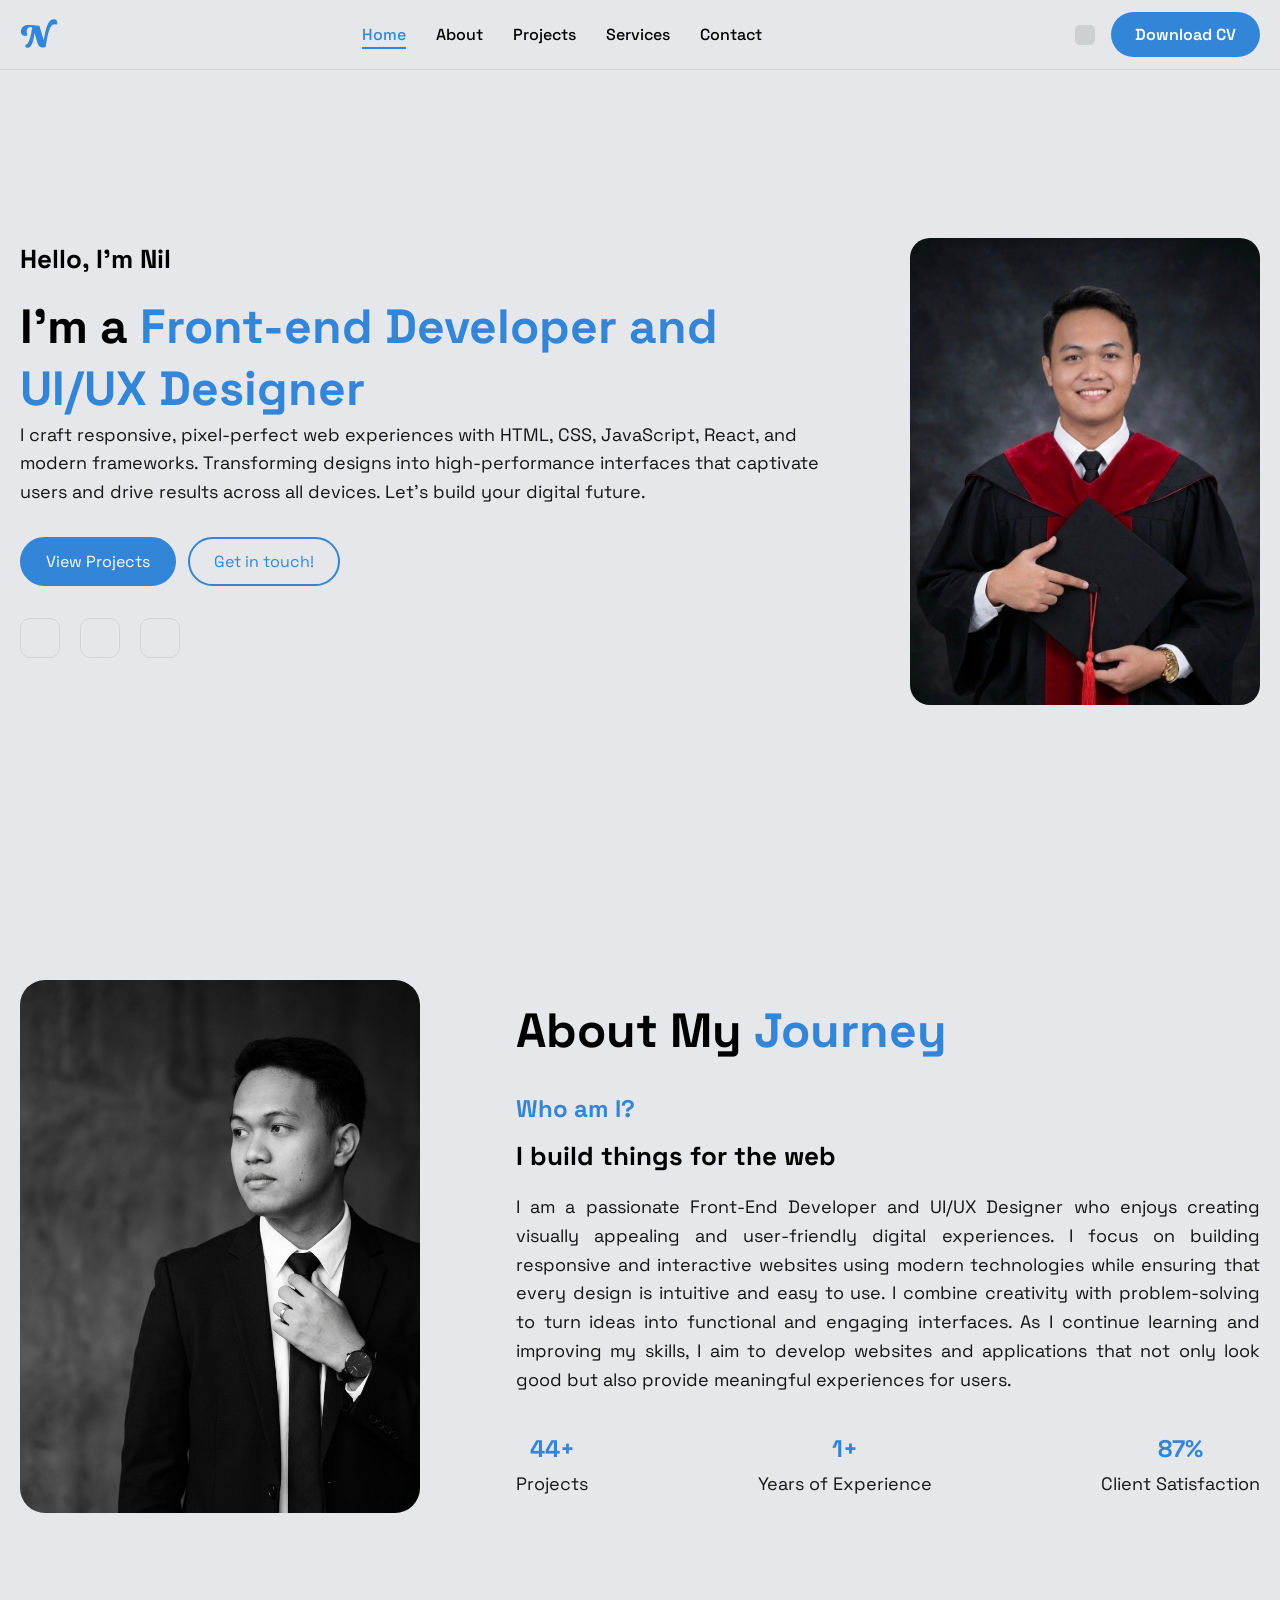
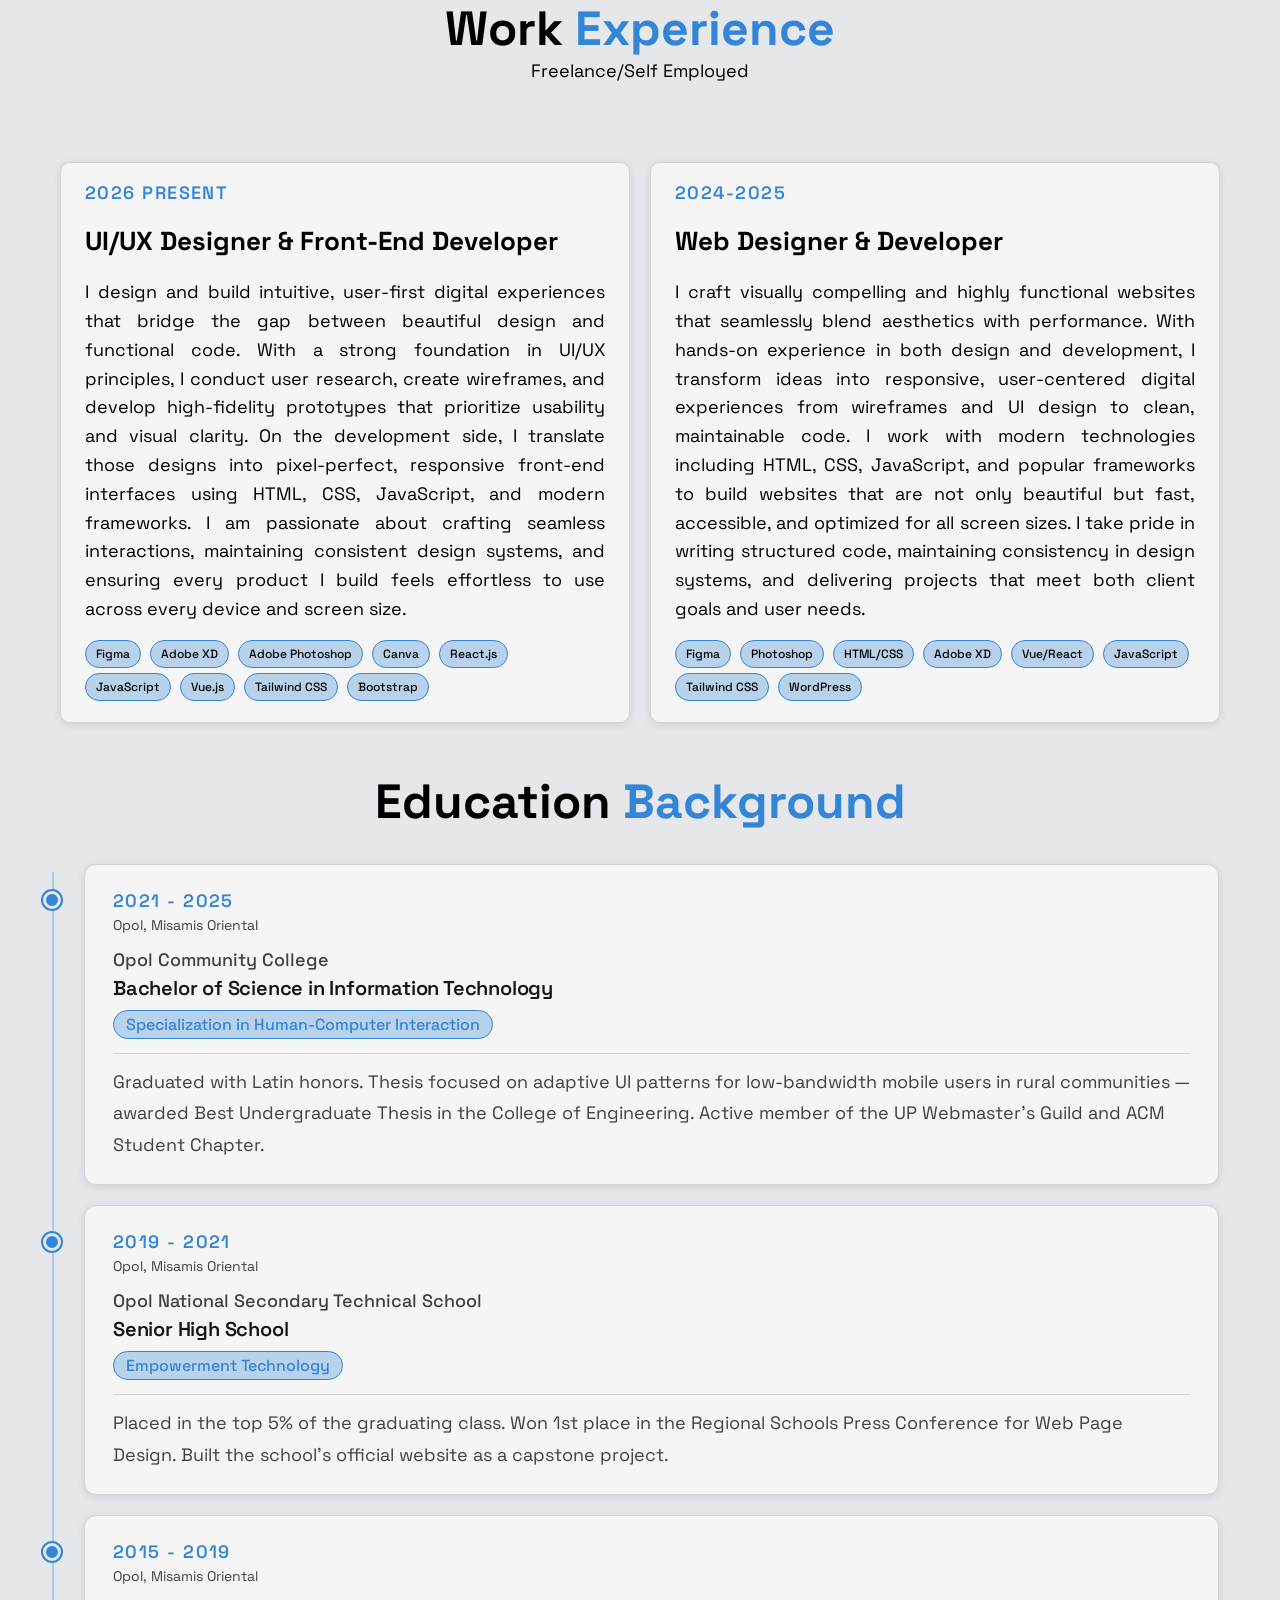
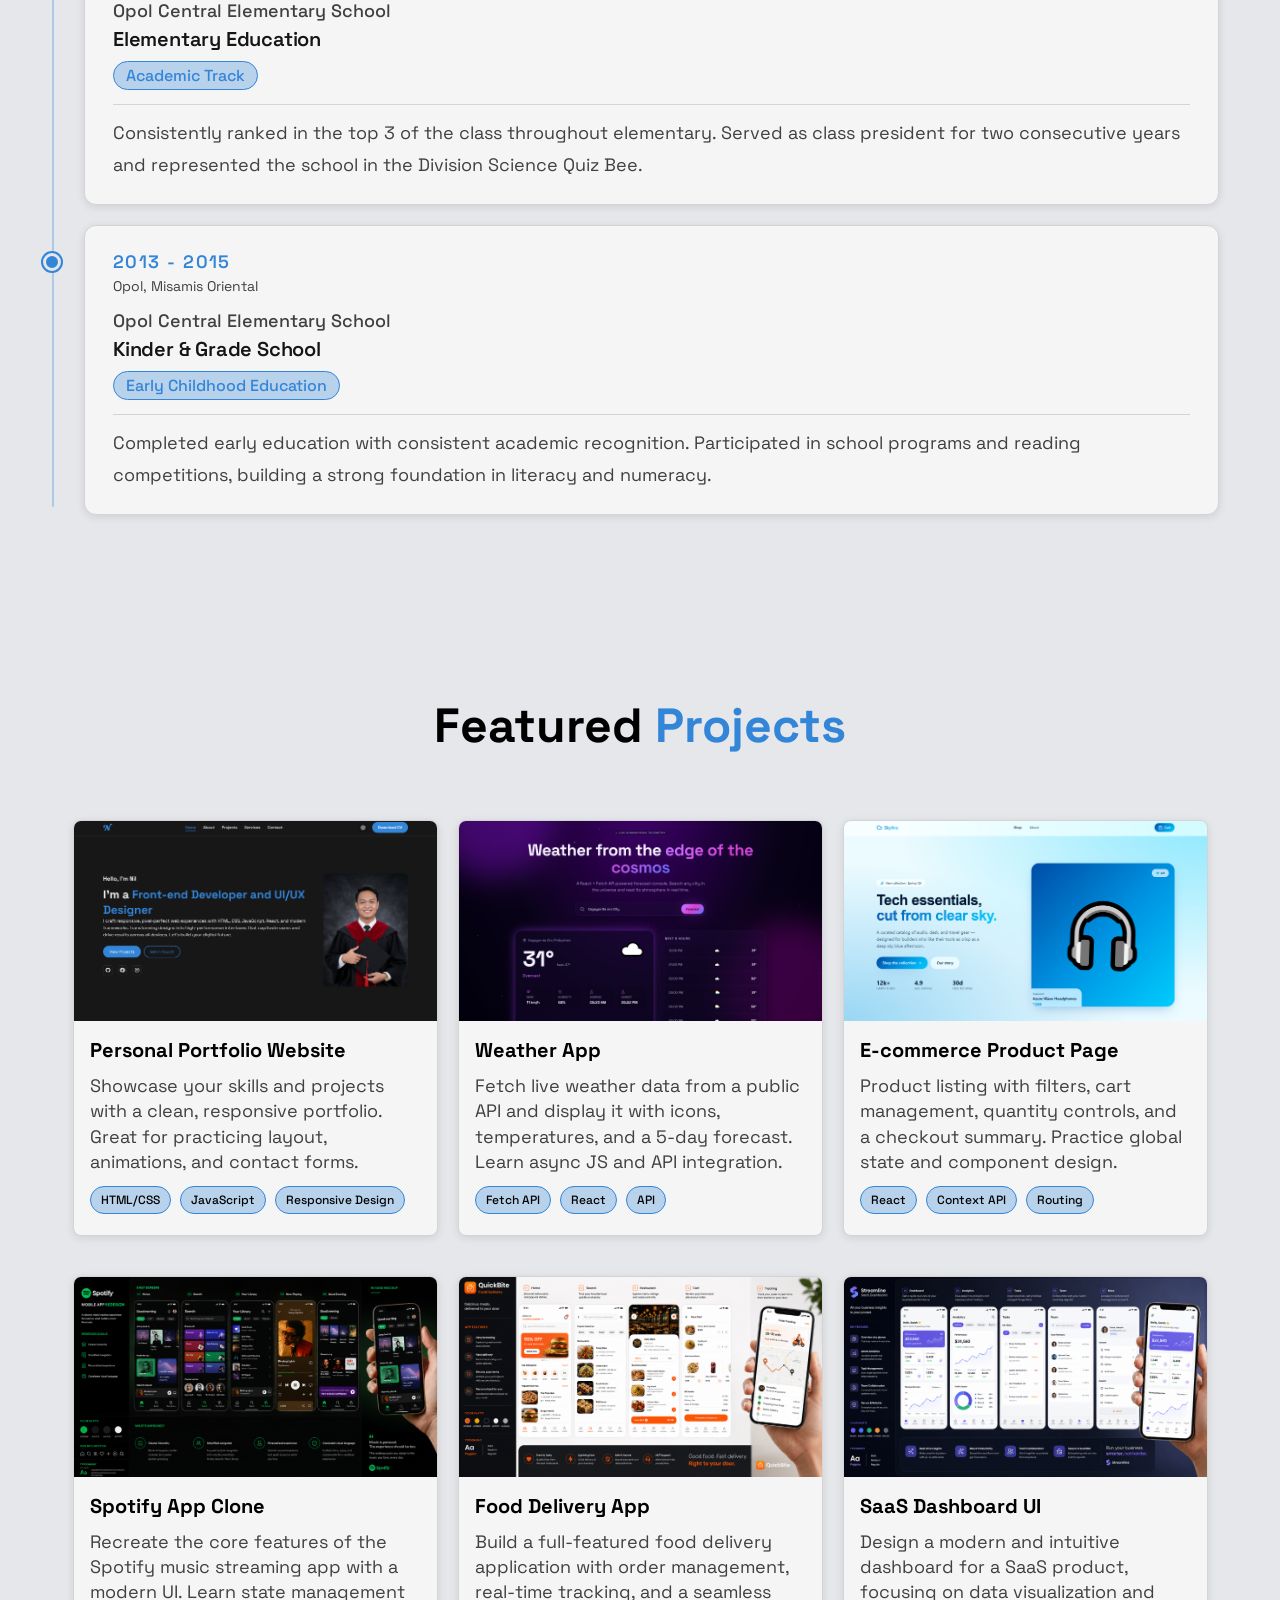
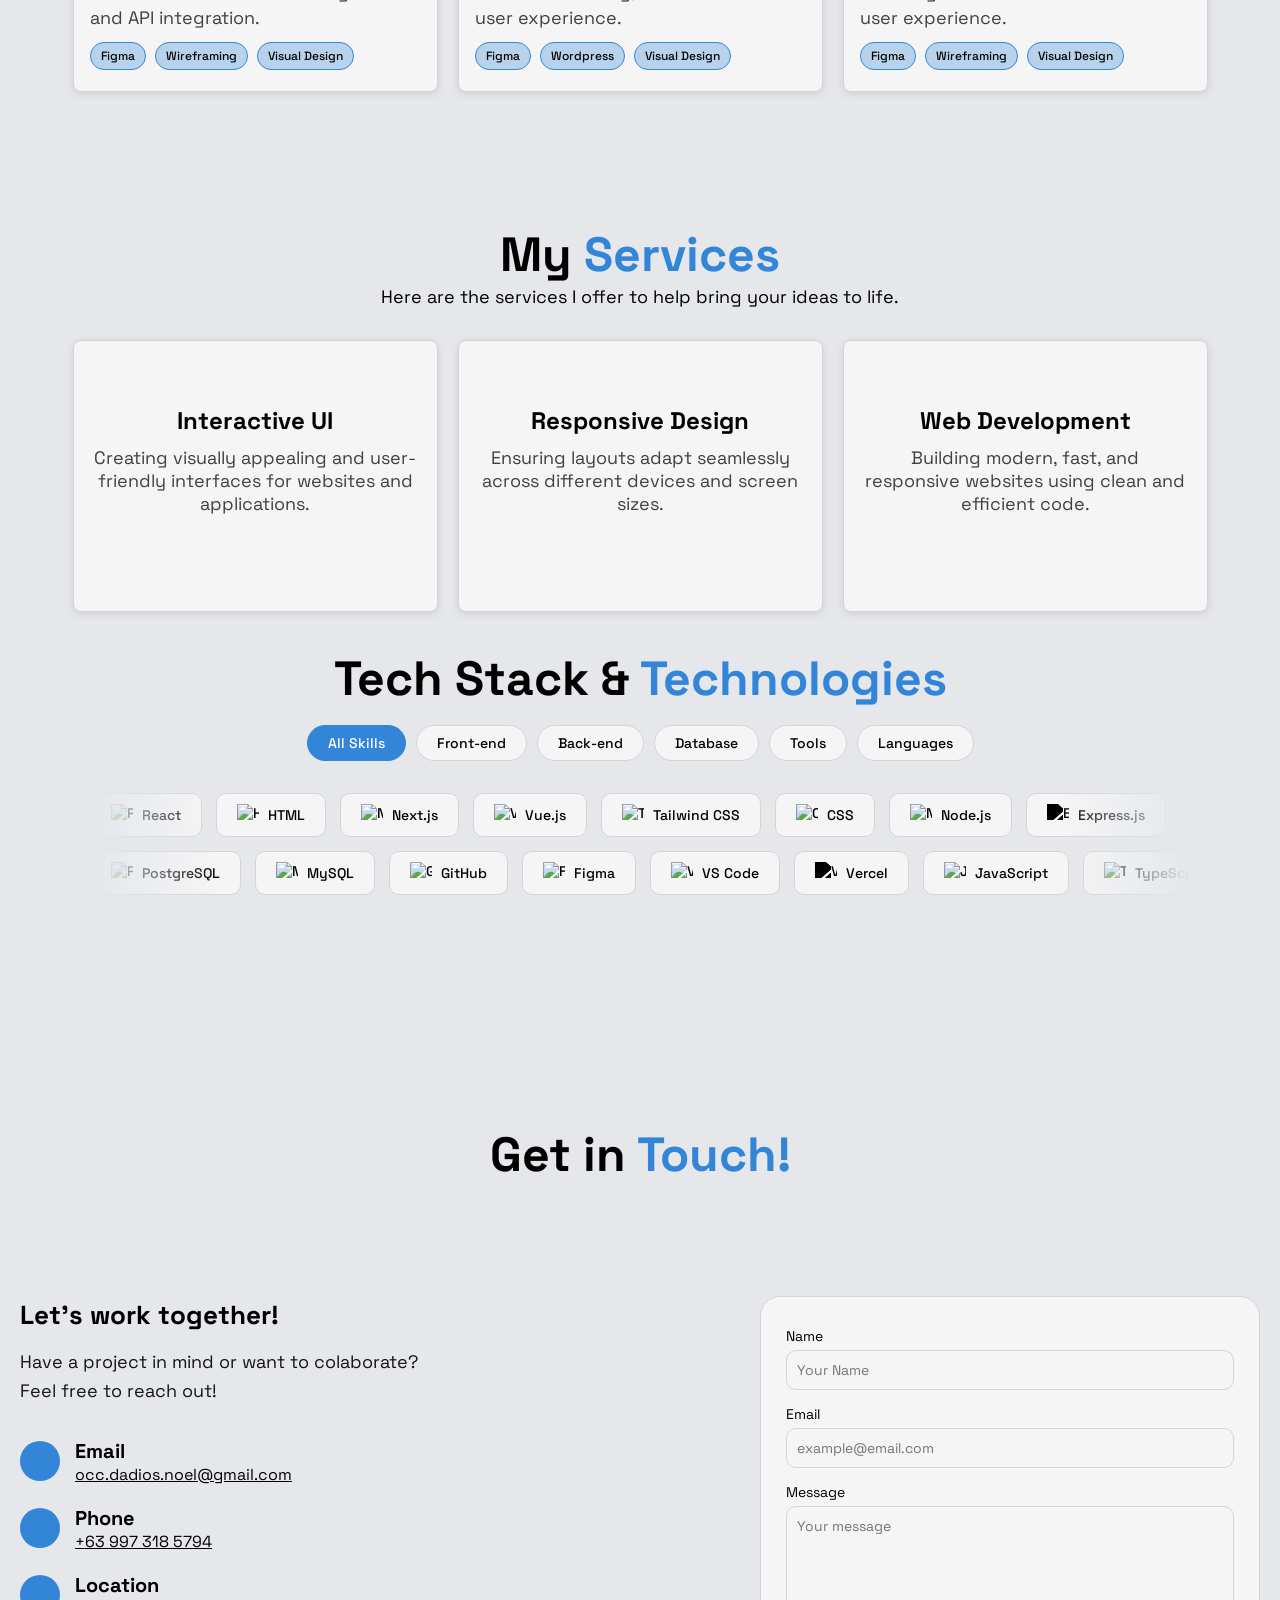
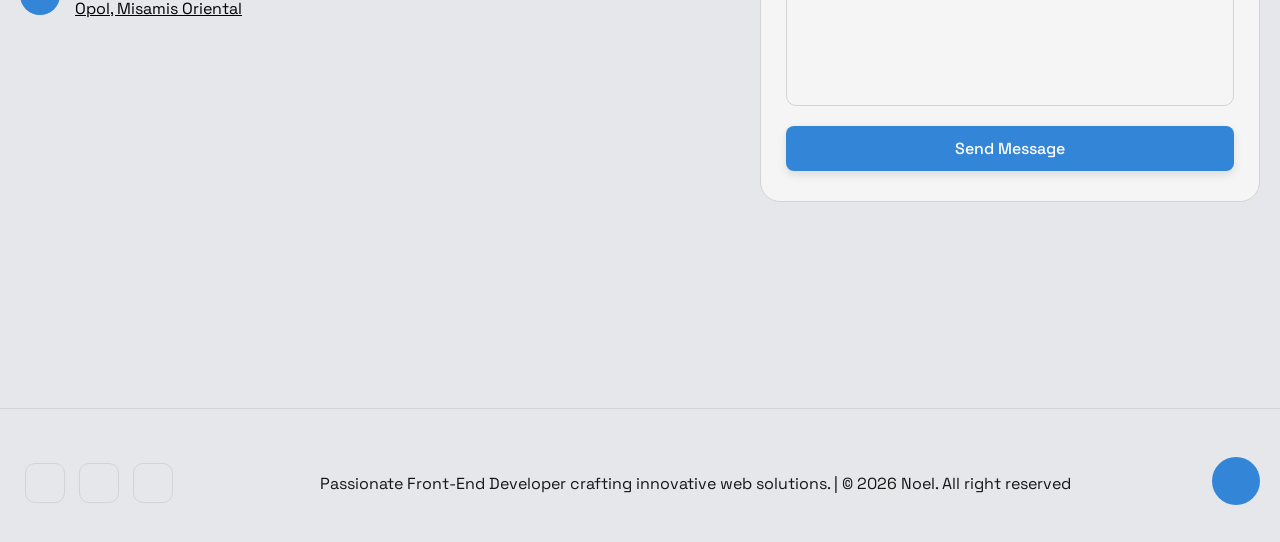
==== commit 015bfb29: "Add files via upload" ====
--- a/index.html
+++ b/index.html
@@ -5,38 +5,33 @@
     <meta name="viewport" content="width=device-width, initial-scale=1.0">
     <title>Noel | Portfolio</title>
     <link rel="stylesheet" href="style.css">
-    <link rel="stylesheet" href="https://cdnjs.cloudflare.com/ajax/libs/font-awesome/6.5.0/css/all.min.css">
+    <link rel="stylesheet" href="https://cdnjs.cloudflare.com/ajax/libs/font-awesome/7.0.1/css/all.min.css">
+    <link rel="icon" href="assets/logo.png" type="image/png">
 </head>
+
 <body>
-
     <header>
         <nav class="navbar">
-            <a href="#home" class="logo">N<span>oel</span></a>
-
-            <!-- Desktop nav links -->
-            <ul class="nav-links" id="navLinks">
+            <a href="#home" class="logo">N<span></span></a>
+
+            <!-- Desktop navigation links -->
+            <ul class="nav-links" id="nav-Links">
                 <li><a href="#home">Home</a></li>
                 <li><a href="#about">About</a></li>
                 <li><a href="#projects">Projects</a></li>
                 <li><a href="#services">Services</a></li>
                 <li><a href="#contact">Contact</a></li>
             </ul>
-
-            <div class="rightside">
-                <!-- Theme toggle — click target is the div, not just the icon -->
-                <div class="toggle-mode" id="themeToggleBtn">
+            <div class="rightside"> 
+                <div class="toggle-mode">
                     <i class="fa-regular fa-moon" id="toggle"></i>
                 </div>
-
-                <!-- Download CV — hidden on mobile -->
                 <div class="DLCV-btn">
                     <button class="CV" onclick="window.open('assets/curiculum-vitae.pdf')">
                         <span>Download CV</span>
                     </button>
                 </div>
-
-                <!-- Hamburger — visible on mobile only -->
-                <div class="hamburger" id="hamburger">
+                <div class="menu" id="menu">
                     <span></span>
                     <span></span>
                     <span></span>
@@ -44,13 +39,14 @@
             </div>
         </nav>
 
-        <!-- Mobile slide-down menu -->
+        <!-- Mobile / slide down menu -->
         <ul class="mobile-menu" id="mobileMenu">
             <li><a href="#home">Home</a></li>
             <li><a href="#about">About</a></li>
             <li><a href="#projects">Projects</a></li>
             <li><a href="#services">Services</a></li>
             <li><a href="#contact">Contact</a></li>
+
             <li class="mobile-cv-item">
                 <button class="CV" onclick="window.open('assets/curiculum-vitae.pdf')">
                     <span>Download CV</span>
@@ -62,10 +58,10 @@
     <!-- Home Section -->
     <section class="home" id="home">
         <div class="home-content">
-            <h2>Hello, I'm Noel</h2>
-            <h1 class="typingAnimation">I'm a <span>Front-End Developer and UI/UX Designer</span></h1>
-            <p>I craft responsive, pixel-perfect web experiences with HTML, CSS, JavaScript, React, and modern
-                frameworks. Transforming designs into high-performance interfaces that captivate users and drive
+            <h2>Hello, I'm Nil</h2>
+            <h1>I'm a <span>Front-end Developer and UI/UX Designer</span></h1>
+            <p>I craft responsive, pixel-perfect web experiences with HTML, CSS, JavaScript, React, and modern 
+                frameworks. Transforming designs into high-performance interfaces that captivate users and drive 
                 results across all devices. Let's build your digital future.
             </p>
             <div class="cta-btn">
@@ -79,42 +75,140 @@
             </div>
         </div>
         <div class="img-right">
-            <div class="cover"></div>
-            <img src="assets/IMG_6605.jpeg" alt="Noel" width="300">
+            <img src="assets/GRADUATE.PNG" alt="home-image" width="350">
         </div>
     </section>
 
     <!-- About Section -->
     <section class="about" id="about">
-        <div class="img-left">
-            <img src="assets/IMG_6604.jpeg" alt="About" width="400">
-        </div>
-        <div class="about-content">
-            <h1>About <span>Me</span></h1>
-            <h3>Who am I?</h3>
-            <h2>I build things for the web</h2>
-            <p>I am a passionate Front-End Developer and UI/UX Designer who enjoys creating visually appealing and
-                user-friendly digital experiences. I focus on building responsive and interactive websites using modern
-                technologies while ensuring that every design is intuitive and easy to use. I combine creativity with
-                problem-solving to turn ideas into functional and engaging interfaces. As I continue learning and improving
-                my skills, I aim to develop websites and applications that not only look good but also provide meaningful
-                experiences for users.
-            </p>
-            <div class="read-more">
-                <a href="readmore.html" class="primary-btn">Read More</a>
-            </div>
-            <div class="experience">
-                <div class="exp-card">
-                    <h3>50+</h3>
-                    <p>Projects</p>
-                </div>
-                <div class="exp-card">
-                    <h3>2+</h3>
-                    <p>Years of Experience</p>
-                </div>
-                <div class="exp-card">
-                    <h3>99%</h3>
-                    <p>Client Satisfaction</p>
+        <div class="about-section">
+            <div class="img-left">
+                <img src="assets/AboutMe.PNG" alt="about-image" width="400">
+            </div>
+            <div class="about-content">
+                <h1>About My<span> Journey</span></h1>
+                <h3>Who am I?</h3>
+                <h2>I build things for the web</h2>
+                <p>I am a passionate Front-End Developer and UI/UX Designer who enjoys creating visually appealing and 
+                    user-friendly digital experiences. I focus on building responsive and interactive websites using modern 
+                    technologies while ensuring that every design is intuitive and easy to use. I combine creativity with 
+                    problem-solving to turn ideas into functional and engaging interfaces. As I continue learning and improving 
+                    my skills, I aim to develop websites and applications that not only look good but also provide meaningful 
+                    experiences for users.
+                </p>
+                <div class="experience">
+                    <div class="exp-card">
+                        <h3 class="count-up" data-target="50" data-suffix="+">0+</h3>
+                        <p>Projects</p>
+                    </div>
+                    <div class="exp-card">
+                        <h3 class="count-up" data-target="2" data-suffix="+">0+</h3>
+                        <p>Years of Experience</p>
+                    </div>
+                    <div class="exp-card">
+                        <h3 class="count-up" data-target="99" data-suffix="%">0%</h3>
+                        <p>Client Satisfaction</p>
+                    </div>
+                </div>
+            </div>
+        </div>
+
+        <div class="work-exp">
+            <h1>Work <span>Experience</span></h1>   
+            <p class="fl">Freelance/Self Employed</p>
+            <div class="exp-container">
+                <div class="experience-card">
+                    <p class="exp-year">2026 Present</p>
+                    <h2>UI/UX Designer & Front-End Developer</h2>
+                    <p>I design and build intuitive, user-first digital experiences that bridge the gap between beautiful design and 
+                        functional code. With a strong foundation in UI/UX principles, I conduct user research, create wireframes, 
+                        and develop high-fidelity prototypes that prioritize usability and visual clarity. On the development side, 
+                        I translate those designs into pixel-perfect, responsive front-end interfaces using HTML, CSS, JavaScript, 
+                        and modern frameworks. I am passionate about crafting seamless interactions, maintaining consistent design 
+                        systems, and ensuring every product I build feels effortless to use across every device and screen size.
+                    </p>
+                    <div class="techstack">
+                        <span class="tag">Figma</span>
+                        <span class="tag">Adobe XD</span>
+                        <span class="tag">Adobe Photoshop</span>
+                        <span class="tag">Canva</span>
+                        <span class="tag">React.js</span>
+                        <span class="tag">JavaScript</span>
+                        <span class="tag">Vue.js</span>
+                        <span class="tag">Tailwind CSS</span>
+                        <span class="tag">Bootstrap</span>
+                    </div>
+                </div>
+                <div class="experience-card">
+                    <p class="exp-year">2024-2025</p>
+                    <h2>Web Designer & Developer</h2>
+                    <p>I craft visually compelling and highly functional websites that seamlessly blend aesthetics with performance. 
+                        With hands-on experience in both design and development, I transform ideas into responsive, user-centered 
+                        digital experiences from wireframes and UI design to clean, maintainable code. I work with modern 
+                        technologies including HTML, CSS, JavaScript, and popular frameworks to build websites that are not only 
+                        beautiful but fast, accessible, and optimized for all screen sizes. I take pride in writing structured code, 
+                        maintaining consistency in design systems, and delivering projects that meet both client goals and user needs.
+                    </p>
+                    <div class="techstack">
+                        <span class="tag">Figma</span>
+                        <span class="tag">Photoshop</span>
+                        <span class="tag">HTML/CSS</span>
+                        <span class="tag">Adobe XD</span>
+                        <span class="tag">Vue/React</span>
+                        <span class="tag">JavaScript</span>
+                        <span class="tag">Tailwind CSS</span>
+                        <span class="tag">WordPress</span>
+                    </div>
+                </div>
+            </div>
+        </div>
+
+        <div class="educ-bg">
+            <h1>Education <span>Background</span></h1>
+            <div class="educ-bg-container">
+
+                <div class="educ-card">
+                    <p class="educ-year">2021 - 2025</p>
+                    <p class="educ-location">
+                        <i class="fa-solid fa-location-dot"></i> Opol, Misamis Oriental
+                    </p>
+                    <h4 class="educ-school">Opol Community College</h4>
+                    <h2 class="educ-degree">Bachelor of Science in Information Technology</h2>
+                    <span class="educ-spec">Specialization in Human-Computer Interaction</span>
+                    <p class="educ-desc">Graduated with Latin honors. Thesis focused on adaptive UI patterns for low-bandwidth mobile users in rural communities — awarded Best Undergraduate Thesis in the College of Engineering. Active member of the UP Webmaster's Guild and ACM Student Chapter.</p>
+                </div>
+
+                <div class="educ-card">
+                    <p class="educ-year">2019 - 2021</p>
+                    <p class="educ-location">
+                        <i class="fa-solid fa-location-dot"></i> Opol, Misamis Oriental
+                    </p>
+                    <h4 class="educ-school">Opol National Secondary Technical School</h4>
+                    <h2 class="educ-degree">Senior High School</h2>
+                    <span class="educ-spec">Empowerment Technology</span>
+                    <p class="educ-desc">Placed in the top 5% of the graduating class. Won 1st place in the Regional Schools Press Conference for Web Page Design. Built the school's official website as a capstone project.</p>
+                </div>
+
+                <div class="educ-card">
+                    <p class="educ-year">2015 - 2019</p>
+                    <p class="educ-location">
+                        <i class="fa-solid fa-location-dot"></i> Opol, Misamis Oriental
+                    </p>
+                    <h4 class="educ-school">Opol Central Elementary School</h4>
+                    <h2 class="educ-degree">Elementary Education</h2>
+                    <span class="educ-spec">Academic Track</span>
+                    <p class="educ-desc">Consistently ranked in the top 3 of the class throughout elementary. Served as class president for two consecutive years and represented the school in the Division Science Quiz Bee.</p>
+                </div>
+
+                <div class="educ-card">
+                    <p class="educ-year">2013 - 2015</p>
+                    <p class="educ-location">
+                        <i class="fa-solid fa-location-dot"></i> Opol, Misamis Oriental
+                    </p>
+                    <h4 class="educ-school">Opol Central Elementary School</h4>
+                    <h2 class="educ-degree">Kinder & Grade School</h2>
+                    <span class="educ-spec">Early Childhood Education</span>
+                    <p class="educ-desc">Completed early education with consistent academic recognition. Participated in school programs and reading competitions, building a strong foundation in literacy and numeracy.</p>
                 </div>
             </div>
         </div>
@@ -124,45 +218,144 @@
     <section class="projects" id="projects">
         <h1>Featured <span>Projects</span></h1>
         <div class="project-card">
-            <div class="card-container">
-                <div class="card-img"><img src="assets/shopflow.png" alt="E-commerce"></div>
+            <!-- Card Project 1 -->
+            <div class="card-container">
+                <div class="card-img">
+                    <img src="assets/PersonalPortfolio.png" alt="">
+                    <div class="card-overlay">
+                        <a href="#" target="_blank" class="overlay-btn btn-live">
+                            <i class="fa-solid fa-arrow-up-right-from-square"></i> Live Preview
+                        </a>
+                        <a href="#" target="_blank" class="overlay-btn btn-github">
+                            <i class="fa-brands fa-github"></i> GitHub
+                        </a>
+                    </div>
+                </div>
                 <div class="card-content">
-                    <h4>E-commerce Website</h4>
-                    <p>Product catalog, Stripe checkout, real-time cart, fully responsive, blazing fast.</p>
-                    <div class="techstack">
-                        <span class="tag">React</span><span class="tag">Tailwind CSS</span>
-                        <span class="tag">Node.js</span><span class="tag">Python</span>
-                        <span class="tag">Express.js</span><span class="tag">MongoDB</span>
-                    </div>
-                </div>
-            </div>
-            <div class="card-container">
-                <div class="card-img"><img src="assets/recipe.png" alt="Recipe App"></div>
+                    <h3>Personal Portfolio Website</h3>
+                    <p>Showcase your skills and projects with a clean, responsive portfolio. Great for practicing layout, animations, and contact forms.</p>
+                    <div class="techstack">
+                        <span class="tag">HTML/CSS</span>
+                        <span class="tag">JavaScript</span>
+                        <span class="tag">Responsive Design</span>
+                    </div>
+                </div>
+            </div>
+            <!-- Card Project 2 -->
+            <div class="card-container">
+                <div class="card-img">
+                    <img src="assets/WeatherApp.png" alt="">
+                    <div class="card-overlay">
+                        <a href="#" target="_blank" class="overlay-btn btn-live">
+                            <i class="fa-solid fa-arrow-up-right-from-square"></i> Live Preview
+                        </a>
+                        <a href="#" target="_blank" class="overlay-btn btn-github">
+                            <i class="fa-brands fa-github"></i> GitHub
+                        </a>
+                    </div>
+                </div>
                 <div class="card-content">
-                    <h4>Recipe App</h4>
-                    <p>Searchable recipe collection with timers, favorites, responsive cards, and image gallery.</p>
-                    <div class="techstack">
-                        <span class="tag">React/Next.js</span><span class="tag">Tailwind CSS</span>
-                        <span class="tag">Node.js</span><span class="tag">PHP</span>
-                        <span class="tag">Express.js</span><span class="tag">MySQL</span>
-                    </div>
-                </div>
-            </div>
-            <div class="card-container">
-                <div class="card-img"><img src="assets/music.png" alt="Music Player"></div>
+                    <h3>Weather App</h3>
+                    <p>Fetch live weather data from a public API and display it with icons, temperatures, and a 5-day forecast. Learn async JS and API integration.</p>
+                    <div class="techstack">
+                        <span class="tag">Fetch API</span>
+                        <span class="tag">React</span>
+                        <span class="tag">API</span>
+                    </div>
+                </div>
+            </div>
+            <!-- Card Project 3 -->
+            <div class="card-container">
+                <div class="card-img">
+                    <img src="assets/E-commerce.png" alt="">
+                    <div class="card-overlay">
+                        <a href="#" target="_blank" class="overlay-btn btn-live">
+                            <i class="fa-solid fa-arrow-up-right-from-square"></i> Live Preview
+                        </a>
+                        <a href="#" target="_blank" class="overlay-btn btn-github">
+                            <i class="fa-brands fa-github"></i> GitHub
+                        </a>
+                    </div>
+                </div>
                 <div class="card-content">
-                    <h4>Music Player</h4>
-                    <p>Responsive music player with playlist, shuffle, progress bar, and visual audio waves.</p>
-                    <div class="techstack">
-                        <span class="tag">React</span><span class="tag">Tailwind CSS</span>
-                        <span class="tag">Framer Motion</span><span class="tag">Howler.js</span>
-                        <span class="tag">Lucide React</span>
-                    </div>
-                </div>
-            </div>
-        </div>
-        <div class="view-projects-btn">
-            <a href="viewprojects.html#projects" class="primary-btn">View All Projects <i class="fa-solid fa-arrow-right"></i></a>
+                    <h3>E-commerce Product Page</h3>
+                    <p>Product listing with filters, cart management, quantity controls, and a checkout summary. Practice global state and component design.</p>
+                    <div class="techstack">
+                        <span class="tag">React</span>
+                        <span class="tag">Context API</span>
+                        <span class="tag">Routing</span>
+                    </div>
+                </div>
+            </div>
+            <!-- Card Project 4 -->
+            <div class="card-container">
+                <div class="card-img">
+                    <img src="assets/SpotifyApp.png" alt="">
+                    <div class="card-overlay">
+                        <a href="#" target="_blank" class="overlay-btn btn-live">
+                            <i class="fa-solid fa-arrow-up-right-from-square"></i> Live Preview
+                        </a>
+                        <a href="#" target="_blank" class="overlay-btn btn-github">
+                            <i class="fa-brands fa-github"></i> GitHub
+                        </a>
+                    </div>
+                </div>
+                <div class="card-content">
+                    <h3>Spotify App Clone</h3>
+                    <p>Recreate the core features of the Spotify music streaming app with a modern UI. Learn state management and API integration.</p>
+                    <div class="techstack">
+                        <span class="tag">Figma</span>
+                        <span class="tag">Wireframing</span>
+                        <span class="tag">Visual Design</span>
+                    </div>
+                </div>
+            </div>
+            <!-- Card Project 5 -->
+            <div class="card-container">
+                <div class="card-img">
+                    <img src="assets/FoodDeliveryApp.png" alt="">
+                    <div class="card-overlay">
+                        <a href="#" target="_blank" class="overlay-btn btn-live">
+                            <i class="fa-solid fa-arrow-up-right-from-square"></i> Live Preview
+                        </a>
+                        <a href="#" target="_blank" class="overlay-btn btn-github">
+                            <i class="fa-brands fa-github"></i> GitHub
+                        </a>
+                    </div>
+                </div>
+                <div class="card-content">
+                    <h3>Food Delivery App</h3>
+                    <p>Build a full-featured food delivery application with order management, real-time tracking, and a seamless user experience.</p>
+                    <div class="techstack">
+                        <span class="tag">Figma</span>
+                        <span class="tag">Wordpress</span>
+                        <span class="tag">Visual Design</span>
+                    </div>
+                </div>
+            </div>
+            <!-- Card Project 6 -->
+            <div class="card-container">
+                <div class="card-img">
+                    <img src="assets/Saas DashBoard UI.png" alt="">
+                    <div class="card-overlay">
+                        <a href="#" target="_blank" class="overlay-btn btn-live">
+                            <i class="fa-solid fa-arrow-up-right-from-square"></i> Live Preview
+                        </a>
+                        <a href="#" target="_blank" class="overlay-btn btn-github">
+                            <i class="fa-brands fa-github"></i> GitHub
+                        </a>
+                    </div>
+                </div>
+                <div class="card-content">
+                    <h3>SaaS Dashboard UI</h3>
+                    <p>Design a modern and intuitive dashboard for a SaaS product, focusing on data visualization and user experience.</p>
+                    <div class="techstack">
+                        <span class="tag">Figma</span>
+                        <span class="tag">Wireframing</span>
+                        <span class="tag">Visual Design</span>
+                    </div>
+                </div>
+            </div>
         </div>
     </section>
 
@@ -174,28 +367,30 @@
             <div class="card-container">
                 <i class="fas fa-laptop-code"></i>
                 <h2>Interactive UI</h2>
-                <p>Creating visually appealing and user-friendly interfaces for websites and applications.</p>
-            </div>
+                <p>
+                    Creating visually appealing and user-friendly interfaces for websites and applications.
+                </p>
+            </div>
+
             <div class="card-container">
                 <i class="fas fa-mobile-alt"></i>
                 <h2>Responsive Design</h2>
-                <p>Ensuring layouts adapt seamlessly across different devices and screen sizes.</p>
-            </div>
-            <div class="card-container">
-                <i class="fas fa-bolt"></i>
-                <h2>Performance Optimization</h2>
-                <p>Optimizing websites for speed, accessibility, and seamless user experience.</p>
-            </div>
+                <p>
+                    Ensuring layouts adapt seamlessly across different devices and screen sizes.
+                </p>
+            </div>
+
             <div class="card-container">
                 <i class="fas fa-code"></i>
                 <h2>Web Development</h2>
-                <p>Building modern, fast, and responsive websites using clean and efficient code.</p>
-            </div>
-        </div>
-
-        <!-- Tech Stack -->
+                <p>
+                    Building modern, fast, and responsive websites using clean and efficient code.
+                </p>
+            </div>
+        </div>
         <div class="tech-section">
             <h1>Tech Stack & <span>Technologies</span></h1>
+
             <div class="filter-tabs">
                 <div class="tab active" data-filter="all">All Skills</div>
                 <div class="tab" data-filter="frontend">Front-end</div>
@@ -206,6 +401,7 @@
             </div>
             <div class="marquee-outer">
                 <div class="marquee-rows">
+                    <!-- Row 1 → scrolls left -->
                     <div class="marquee-track" id="row1">
                         <div class="badge" data-cat="frontend"><img src="https://cdn.jsdelivr.net/gh/devicons/devicon/icons/react/react-original.svg" alt="React"/>React</div>
                         <div class="badge" data-cat="frontend"><img src="https://cdn.jsdelivr.net/gh/devicons/devicon/icons/html5/html5-original.svg" alt="HTML"/>HTML</div>
@@ -218,6 +414,8 @@
                         <div class="badge" data-cat="backend"><img src="https://cdn.jsdelivr.net/gh/devicons/devicon/icons/php/php-original.svg" alt="PHP"/>PHP</div>
                         <div class="badge" data-cat="database"><img src="https://cdn.jsdelivr.net/gh/devicons/devicon/icons/mongodb/mongodb-original.svg" alt="MongoDB"/>MongoDB</div>
                     </div>
+
+                    <!-- Row 2 → scrolls right (reverse) -->
                     <div class="marquee-track reverse" id="row2">
                         <div class="badge" data-cat="database"><img src="https://cdn.jsdelivr.net/gh/devicons/devicon/icons/postgresql/postgresql-original.svg" alt="PostgreSQL"/>PostgreSQL</div>
                         <div class="badge" data-cat="database"><img src="https://cdn.jsdelivr.net/gh/devicons/devicon/icons/mysql/mysql-original.svg" alt="MySQL"/>MySQL</div>
@@ -240,44 +438,54 @@
         <h1>Get in <span>Touch!</span></h1>
         <div class="contact-page">
             <div class="contact-info">
-                <h3>Let's work together!</h3>
-                <p>Have a project in mind or want to collaborate?<br>Feel free to reach out!</p>
+                <h2>Let's work together!</h2>
+                <p>Have a project in mind or want to colaborate?<br>
+                    Feel free to reach out!</p>
                 <div class="email-address">
                     <i class="fa-regular fa-envelope"></i>
                     <div class="info">
-                        <h3>EMAIL</h3>
-                        <a href="mailto:dadiosnoel@gmail.com">dadiosnoel@gmail.com</a>
-                    </div>
-                </div>
+                        <h4>Email</h4>
+                        <a href="mailto:occ.dadios.noel@gmail.com">occ.dadios.noel@gmail.com</a>
+                    </div>
+                </div>
+
                 <div class="phone-number">
                     <i class="fa-solid fa-phone"></i>
                     <div class="info">
-                        <h3>PHONE</h3>
-                        <a href="tel:+639973185794">+63 997 318 5794</a>
-                    </div>
-                </div>
+                        <h4>Phone</h4>
+                        <a href="tel:+63 997 318 5794">+63 997 318 5794</a>
+                    </div>
+                </div>
+
                 <div class="location">
                     <i class="fa-solid fa-location-dot"></i>
                     <div class="info">
-                        <h3>LOCATION</h3>
+                        <h4>Location</h4>
                         <a href="https://maps.google.com/?q=Opol,+Misamis+Oriental" target="_blank">Opol, Misamis Oriental</a>
                     </div>
                 </div>
             </div>
+        
             <div class="form-container">
-                <form action="">
+                <form id="contactForm" name="contact" method="POST" data-netlify="true">
+                    <!-- Add this hidden input — Netlify requires it -->
+                    <input type="hidden" name="form-name" value="contact">
+
                     <div class="input-group">
                         <label for="name">Name</label>
                         <input type="text" id="name" name="name" placeholder="Your Name" required>
                     </div>
+
                     <div class="input-group">
                         <label for="email">Email</label>
-                        <input type="email" id="email" name="email" placeholder="your@email.com" required>
-                    </div>
+                        <input type="email" id="email" name="email" placeholder="example@email.com" required>
+                    </div>
+
                     <div class="input-group">
                         <label for="message">Message</label>
                         <textarea id="message" name="message" placeholder="Your message" required></textarea>
                     </div>
+
                     <div class="submit-btn">
                         <input type="submit" value="Send Message">
                     </div>
@@ -293,17 +501,19 @@
                 <a href="https://www.facebook.com/noel.dadios.52"><i class="fa-brands fa-facebook"></i></a>
                 <a href="https://www.instagram.com/_nilskie/"><i class="fa-brands fa-instagram"></i></a>
             </div>
+
             <div class="p-footer">
-                Passionate Front-End Developer crafting innovative web solutions. | © 2026 Noel. All rights reserved
-            </div>
+                Passionate Front-End Developer crafting innovative web solutions.   |   © 2026 Noel. All right reserved
+            </div>
+
             <div class="scroll-top">
                 <a href="#home"><i class="fa-solid fa-arrow-up"></i></a>
             </div>
         </div>
     </footer>
-
-    <!-- Scroll Reveal Animation -->
-     <script src="https://unpkg.com/scrollreveal"></script>
+    
+    <script src="https://cdn.jsdelivr.net/npm/@emailjs/browser@4/dist/email.min.js"></script>
+    <script src="https://unpkg.com/scrollreveal"></script>
     <script src="script.js"></script>
 </body>
 </html>
--- a/style.css
+++ b/style.css
@@ -1,8 +1,5 @@
+@import url('https://fonts.googleapis.com/css2?family=Bebas+Neue&family=Nunito+Sans:ital,opsz,wght@0,6..12,200..1000;1,6..12,200..1000&family=Nunito:ital,wght@0,200..1000;1,200..1000&family=Poppins:ital,wght@0,100;0,200;0,300;0,400;0,500;0,600;0,700;0,800;0,900;1,100;1,200;1,300;1,400;1,500;1,600;1,700;1,800;1,900&family=Red+Hat+Display:ital,wght@0,300..900;1,300..900&family=Space+Grotesk:wght@300..700&display=swap');
 @import url('https://fonts.googleapis.com/css2?family=Bebas+Neue&family=Nunito+Sans:ital,opsz,wght@0,6..12,200..1000;1,6..12,200..1000&family=Nunito:ital,wght@0,200..1000;1,200..1000&family=Poppins:ital,wght@0,100;0,200;0,300;0,400;0,500;0,600;0,700;0,800;0,900;1,100;1,200;1,300;1,400;1,500;1,600;1,700;1,800;1,900&family=Red+Hat+Display:ital,wght@0,300..900;1,300..900&family=Sansita+Swashed:wght@300..900&family=Space+Grotesk:wght@300..700&display=swap');
-
-/* ─────────────────────────────────────────
-   RESET
-───────────────────────────────────────── */
 * {
     margin: 0;
     padding: 0;
@@ -11,20 +8,15 @@
     list-style: none;
     font-family: 'Space Grotesk', sans-serif;
 }
-
 *, *::before, *::after {
-    transition: background-color 0.3s ease,
-                color 0.5s ease,
-                border-color 0.3s ease,
-                box-shadow 0.3s ease;
-}
-
-/* ─────────────────────────────────────────
-   CSS VARIABLES
-───────────────────────────────────────── */
+    transition: background-color 0.3s ease, 
+    color 0.5s ease, 
+    border-color 0.3s ease,
+    box-shadow 0.3s ease;
+}
 :root {
-    --primary-color: #048BA8;
-    --opacity-color: #51a7bc49;
+    --primary-color: #3385D8;
+    --opacity-color: #3385d850;
     --text-color: #000000;
     --secondary-text-color: #151515;
     --description-text-color: #404040;
@@ -35,60 +27,49 @@
     --border-color: #d4d4d4;
     --nav-bg: rgba(229, 231, 235, 0.88);
 }
-
 body.dark {
-    --primary-color: #048BA8;
-    --opacity-color: #51a7bc49;
+    --primary-color: #3385D8;
+    --opacity-color: #3385d850;
     --text-color: #E5E7EB;
     --secondary-text-color: #f5f5f5;
     --description-text-color: #d4d4d4;
     --bg-color: #171717;
     --secondary-bg-color: #404040;
     --bg-card: #1e1e1e;
-    --box-shadow: #048BA8;
+    --box-shadow: rgba(0, 0, 0, 0.1);
     --border-color: #404040;
     --nav-bg: rgba(23, 23, 23, 0.88);
 }
-
 body {
     background: var(--bg-color);
-    color: var(--text-color);
+    color: var(--text-color);   
     overflow-x: hidden;
 }
-
-/* FIX: scroll-behavior belongs on html, and scroll-padding-top
-   compensates for the fixed navbar so sections aren't hidden under it */
 html {
     scroll-behavior: smooth;
-    scroll-padding-top: 70px;
-}
-
-/* ─────────────────────────────────────────
-   SECTIONS
-───────────────────────────────────────── */
-section {
-    padding: 10rem 9% 2rem;
-    min-height: 100vh;
-}
-
-/* ─────────────────────────────────────────
-   NAVBAR
-   FIX: was ---bg-color (3 dashes) → fixed to var(--nav-bg)
-───────────────────────────────────────── */
+}
 .navbar {
+    display: flex;
+    justify-content: space-between;
+    align-items: center;
     position: fixed;
-    display: flex;
-    justify-content: space-between;
-    align-items: center;
+    top: 0; 
+    left: 0;
     width: 100%;
-    background: var(--nav-bg);           /* FIXED: was ---bg-color */
+    background: var(--nav-bg);
     backdrop-filter: blur(10px);
     -webkit-backdrop-filter: blur(10px);
-    border-bottom: 0.5px solid var(--border-color);
-    padding: 12px 5%;
+    border-bottom: .5px solid var(--border-color);
+    padding: 12px clamp(1.25rem, calc((100vw - 1300px) / 2 + 1.25rem), 99rem);
     z-index: 1000;
 }
-
+section {
+    padding-top: 5rem;
+    padding-bottom: 2rem;
+    padding-left: clamp(1.25rem, calc((100vw - 1300px) / 2 + 1.25rem), 99rem);
+    padding-right: clamp(1.25rem, calc((100vw - 1300px) / 2 + 1.25rem), 99rem);
+    min-height: 100vh;
+}
 .navbar .logo {
     font-family: 'Sansita Swashed', cursive;
     color: var(--primary-color);
@@ -96,25 +77,21 @@
     font-size: 32px;
     cursor: default;
 }
-
 .navbar .logo span {
     color: var(--text-color);
 }
-
 /* Desktop nav links */
 .nav-links {
     display: flex;
     gap: 30px;
 }
-
 .nav-links li a {
-    font-size: 15px;
+    font-size: 16px;
     font-weight: 500;
     color: var(--text-color);
     position: relative;
     padding-bottom: 4px;
 }
-
 /* Underline hover animation */
 .nav-links li a::after {
     content: '';
@@ -126,81 +103,64 @@
     background: var(--primary-color);
     transition: width 0.3s ease;
 }
-
 .nav-links li a:hover::after,
 .nav-links li a.active::after {
     width: 100%;
 }
-
 .nav-links li a:hover,
 .nav-links li a.active {
     color: var(--primary-color);
 }
 
-/* ─────────────────────────────────────────
-   RIGHT SIDE
-───────────────────────────────────────── */
 .rightside {
     display: flex;
     justify-content: center;
     align-items: center;
     gap: 16px;
 }
-
-/* ─────────────────────────────────────────
-   THEME TOGGLE
-   FIX: click target is now the div#themeToggleBtn, not the <i>
-───────────────────────────────────────── */
+/* Toggle Light Theme and Dark Theme */
 .toggle-mode {
-    background-color: transparent;
+    background: var(--box-shadow);
     padding: 10px;
-    border-radius: 50%;
+    border-radius: 25%;
     font-size: 18px;
     color: var(--text-color);
     cursor: pointer;
-    display: flex;
-    align-items: center;
-    justify-content: center;
 }
 
 #toggle {
     display: block;
     transition: transform 0.3s ease, opacity 0.3s ease;
-}
-
+    transform: rotate(-15deg);
+}
 #toggle.spin {
-    opacity: 0;
-    transform: scale(0) rotate(-90deg);
-}
-
-/* ─────────────────────────────────────────
-   DOWNLOAD CV BUTTON
-───────────────────────────────────────── */
+    transform: rotate(-15deg);
+    opacity: 0.3;
+    transform: scale(-0.2);
+}
+/* button with hover effect */
 .DLCV-btn button {
     font-family: 'Space Grotesk', sans-serif;
-    font-size: 15px;
+    font-size: 16px;
     font-weight: 600;
     color: #fff;
     background: var(--primary-color);
-    padding: 11px 22px;
+    border: 2px solid var(--primary-color);
+    padding: 12px 24px;
     border: none;
-    border-radius: 10px;
     outline: none;
     cursor: pointer;
     position: relative;
-    display: inline-block;
+    display: inline-block; 
     overflow: hidden;
-}
-
-/* Shared button span style */
+    border-radius: 25px;
+}
 button span {
     position: relative;
     z-index: 10;
     transition: color 0.4s;
     color: #fff;
 }
-
-/* Shared button sweep animation */
 .DLCV-btn button::before,
 .mobile-cv-item button::before {
     content: "";
@@ -214,18 +174,12 @@
     transform: skew(30deg) translateX(-120%);
     transition: transform 0.4s cubic-bezier(0.3, 1, 0.8, 1);
 }
-
 .DLCV-btn button:hover::before,
 .mobile-cv-item button:hover::before {
     transform: skew(30deg) translateX(0);
 }
-
-/* ─────────────────────────────────────────
-   HAMBURGER  (hidden on desktop)
-   NOTE: uses a plain div, not a <button>, so it does NOT
-   inherit the button::before sweep animation bug
-───────────────────────────────────────── */
-.hamburger {
+/* Menu */
+.menu {
     display: none;
     flex-direction: column;
     justify-content: center;
@@ -233,24 +187,25 @@
     cursor: pointer;
     padding: 8px;
 }
-
-.hamburger span {
+.menu span {
     display: block;
     width: 24px;
     height: 2px;
     background: var(--text-color);
-    border-radius: 2px;
+    /* border-radius: 2px; */
     transition: transform 0.35s ease, opacity 0.35s ease;
 }
-
 /* Animate into X when open */
-.hamburger.open span:nth-child(1) { transform: translateY(7px) rotate(45deg); }
-.hamburger.open span:nth-child(2) { opacity: 0; transform: scaleX(0); }
-.hamburger.open span:nth-child(3) { transform: translateY(-7px) rotate(-45deg); }
-
-/* ─────────────────────────────────────────
-   MOBILE SLIDE-DOWN MENU
-───────────────────────────────────────── */
+.menu.open span:nth-child(1) { 
+    transform: translateY(7px) rotate(45deg); 
+}
+.menu.open span:nth-child(2) { 
+    opacity: 0; transform: scaleX(0); 
+}
+.menu.open span:nth-child(3) { 
+    transform: translateY(-7px) rotate(-45deg); 
+}
+/* Mobile menu */
 .mobile-menu {
     position: fixed;
     top: 62px;
@@ -265,43 +220,40 @@
     overflow: hidden;
     transition: max-height 0.4s ease, padding 0.4s ease;
     z-index: 999;
-    display: none; /* only shown on mobile via media query */
-}
-
+    display: none;
+}
+/* Mobile menu close/open */
 .mobile-menu.open {
     max-height: 500px;
     padding: 12px 5% 20px;
 }
-
 .mobile-menu li {
     border-bottom: 0.5px solid var(--border-color);
 }
-
 .mobile-menu li:last-child {
     border: none;
 }
-
 .mobile-menu li a {
-    display: block;
+    display: flex;
+    justify-content: end;
     padding: 14px 0;
     font-size: 15px;
     font-weight: 500;
     color: var(--text-color);
     transition: color 0.3s ease, padding-left 0.3s ease;
 }
+.mobile-menu li a:hover::after,
+.mobile-menu li a.active {
+    color: var(--primary-color);
+    padding-left: 8px;
+}
 
-.mobile-menu li a:hover,
-.mobile-menu li a.active {
-    color: var(--primary-color);
-    padding-left: 8px;
-}
 
-/* CV button inside mobile menu */
+/* DLCV button */
 .mobile-cv-item {
     padding: 16px 0 4px;
-    border: none !important;
-}
-
+    border: none;
+}
 .mobile-cv-item button {
     font-family: 'Space Grotesk', sans-serif;
     width: 100%;
@@ -309,81 +261,36 @@
     font-weight: 600;
     color: #fff;
     background: var(--primary-color);
+    border-radius: 25px;
     padding: 12px 24px;
     border: none;
-    border-radius: 10px;
     outline: none;
     cursor: pointer;
     position: relative;
     overflow: hidden;
 }
 
-/* ─────────────────────────────────────────
-   HOME SECTION
-───────────────────────────────────────── */
+/* Home */
 .home {
     display: flex;
     justify-content: space-between;
     align-items: center;
     gap: 4rem;
 }
-
 .home-content h2 {
-    font-size: 32px;
-    line-height: 1.3;
+    font-size: 26px;
+    margin-bottom: 20px;
 }
 .home-content h1 {
     color: var(--text-color);
-}
-.home-content h1 span {
-    color: var(--primary-color);
-    line-height: 1.5;
-}
-
-/* Typing animation */
-/* .typingAnimation {
-    padding-block: 2rem;
-    font-size: 34px;
-    line-height: 1.2;
-    color: var(--text-color);
-    min-width: 280px;
-}
-
-.typingAnimation span {
-    position: relative;
-}
-
-.typingAnimation span::before {
-    content: "Frontend Developer";
-    color: var(--primary-color);
-    animation: words 20s infinite;
-}
-
-.typingAnimation span::after {
-    content: "";
-    position: absolute;
-    width: calc(100% + 8px);
-    height: 90%;
-    background-color: var(--bg-color);
-    border-left: 2px solid var(--primary-color);
-    right: -8px;
-    animation: cursor 0.8s infinite, typing 20s steps(14) infinite;
-}
-
-@keyframes cursor {
-    to { border-left: 2px solid var(--secondary-bg-color); }
-}
-
-@keyframes words {
-    0%,  55% { content: "Frontend Developer"; }
-    56%, 100% { content: "UI/UX Designer"; }
-}
-
-@keyframes typing {
-    10%, 15%, 30%, 35%, 50%, 55%, 70%, 75%, 90%, 95% { width: 0; }
-    5%,  20%, 25%, 40%, 45%, 60%, 65%, 80%, 85%       { width: calc(100% + 8px); }
-} */
+    line-height: 1.3;
+    font-size: clamp(28px, 4vw, 48px);
+}
+.home-content h1 > span {
+    color: var(--primary-color);
+}
 .home-content p {
+    font-size: 18px;
     color: var(--secondary-text-color);
     line-height: 1.6;
 }
@@ -391,58 +298,50 @@
 /* CTA buttons */
 .cta-btn {
     margin-top: 30px;
+    gap: 12px;
     display: inline-flex;
-    gap: 12px;
     flex-wrap: wrap;
 }
-
 .primary-btn {
     display: inline-block;
     padding: 12px 24px;
     background: var(--primary-color);
     color: #fff;
     border: 2px solid var(--primary-color);
-    border-radius: 10px;
-    transition: 0.3s;
-    font-weight: 500;
-}
-
+    border-radius: 25px;
+    transition: .3s;
+}
 .primary-btn:hover {
     background: transparent;
     color: var(--primary-color);
 }
-
 .outline-btn {
     display: inline-block;
     padding: 12px 24px;
     background: transparent;
     color: var(--primary-color);
     border: 2px solid var(--primary-color);
-    border-radius: 10px;
-    transition: 0.3s;
-    font-weight: 500;
-}
-
+    border-radius: 25px;
+    transition: .3s;
+}
 .outline-btn:hover {
     background: var(--primary-color);
     color: #fff;
 }
-
 .social-icon a {
     display: inline-flex;
     justify-content: center;
     align-items: center;
     background: transparent;
-    font-size: 24px;
-    width: 50px;
-    height: 50px;
+    font-size: 20px;
+    width: 40px;
+    height: 40px;
     border: 1px solid var(--border-color);
     border-radius: 10px;
     color: var(--text-color);
     margin: 2rem 1rem 3rem 0;
-    transition: 0.3s;
-}
-
+    transition: .3s;
+}
 .social-icon a:hover {
     color: var(--primary-color);
     transform: scale(1.2);
@@ -450,104 +349,218 @@
     background: transparent;
     box-shadow: 0 0 10px var(--primary-color);
 }
-
-.img-right {
-    position: relative;
-    flex-shrink: 0;
-}
-
-.cover {
-    position: absolute;
-    background: var(--primary-color);
-    height: 380px;
-    width: 300px;
-    border-radius: 20px;
-    transform: rotate(-10deg);
-    z-index: 0;
-}
-
 .img-right img {
     border-radius: 20px;
-    position: relative;
-    z-index: 1;
-}
-
-/* ─────────────────────────────────────────
-   ABOUT SECTION
-───────────────────────────────────────── */
-.about {
-    display: flex;
-    justify-content: center;
-    align-items: center;
-    gap: 7rem;
-}
-
+}
+/* About */
+.about-section {
+    display: flex;
+    justify-content: space-between;
+    align-items: center;
+    gap: 6rem;
+}
 .img-left img {
-    border-radius: 20px;
-    display: block;
-}
-
+    align-items: center;
+    border-radius: 25px;
+}
 .about-content h1 {
-    font-size: 52px;
-    line-height: 3;
-}
-
+    font-size: 48px;
+    margin-bottom: 2rem;
+}
 .about-content h1 > span {
     color: var(--primary-color);
 }
-
 .about-content h3 {
     font-size: 24px;
     margin-bottom: 15px;
     color: var(--primary-color);
 }
-
+.about-content h2 {
+    font-size: 26px;
+    margin-bottom: 20px;
+    color: var(--text-color);
+}
 .about-content p {
+    font-size: 18px;
     text-align: justify;
     color: var(--secondary-text-color);
     line-height: 1.6;
 }
-
-.read-more {
-    margin-top: 30px;
-}
-
 .experience {
     display: flex;
     justify-content: space-between;
     align-items: center;
-    gap: 1rem;
+    line-height: .5;
     margin-top: 3rem;
 }
-
-.exp-card {
+.exp-card h3{
+    font-size: 24px;
     text-align: center;
 }
-
-.exp-card h3 {
-    font-size: 28px;
-    color: var(--primary-color);
-}
-
 .exp-card p {
-    font-size: 13px;
+    font-size: 18px;
+}
+/* Work experience */
+.work-exp h1 {
+    margin-top: 5rem;
+    font-size: 48px;
+    text-align: center;
+}
+.work-exp h1 > span {
+    color: var(--primary-color);
+}
+.work-exp .fl {
+    text-align: center;
+    font-size: 18px;
+}
+.exp-container {
+    display: flex;
+    justify-content: center;
+    flex-wrap: wrap;
+    margin-top: 5rem;
+    gap: 20px;  
+}
+.experience-card {
+    background: var(--bg-card);
+    width: min(570px, 100%);
+    padding: 16px 24px;
+    border-radius: 10px;
+    border: .8px solid var(--border-color);
+    box-shadow: 0 2px 8px var(--box-shadow);
+    transition: transform 0.3s ease, box-shadow 0.3s ease;
+}
+.experience-card:hover {
+    transform: translateY(-6px);
+    border: 1px solid var(--primary-color);
+}
+.exp-year {
+    font-size: 18px;
+    font-weight: 600;
+    color: var(--primary-color);
+    letter-spacing: 0.08em;
+    text-transform: uppercase;
+    margin: 0 0 4px;
+}
+.experience-card p {
+    font-size: 18px;
+    text-align: justify;
+    margin-bottom: 1rem;
+    line-height: 1.6;
+}
+.experience-card h2 {
+    font-size: 26px;
+    margin-bottom: 20px;
+}
+/* Education Background */
+.educ-bg {
+    padding: 3rem 2rem;
+    background: var(--bg-color);
+    border-radius: 12px;
+}
+.educ-bg h1 {
+    font-size: 48px;
+    color: var(--text-color);
+    text-align: center;
+    margin-bottom: 2rem;
+}
+.educ-bg h1 span {
+    color: var(--primary-color);
+}
+.educ-bg-container {
+    position: relative;
+    padding-left: 2rem;
+} 
+.educ-bg-container::before {
+    content: '';
+    position: absolute;
+    left: 0; 
+    top: 8px; 
+    bottom: 8px;
+    width: 2px;
+    background: var(--opacity-color);
+    border-radius: 2px;
+}
+.educ-card {
+    width: min(1135px, 100%);
+    position: relative;
+    background: var(--bg-card);
+    border: 1px solid var(--border-color);
+    border-radius: 12px;
+    padding: 1.5rem 1.75rem;
+    margin-bottom: 1.25rem;
+    box-shadow: 0 2px 8px var(--box-shadow);
+    transition: transform 0.3s ease, box-shadow 0.3s ease;
+}
+.educ-card::before {
+    content: '';
+    position: absolute;
+    left: -2.6rem; top: 1.65rem;
+    width: 12px; height: 12px;
+    border-radius: 50%;
+    background: var(--primary-color);
+    border: 3px solid var(--bg-color);
+    box-shadow: 0 0 0 2px var(--primary-color);
+}
+.educ-card:hover {
+    transform: translateY(-6px);
+    border: 1px solid var(--primary-color);
+}
+.educ-year {
+    font-size: 18px;
+    font-weight: 600;
+    color: var(--primary-color);
+    letter-spacing: 0.08em;
+    text-transform: uppercase;
+    margin: 0 0 4px;
+}
+.educ-location {
+    font-size: 14px;
     color: var(--description-text-color);
-    margin-top: 4px;
-}
-
-/* ─────────────────────────────────────────
-   PROJECTS SECTION
-───────────────────────────────────────── */
+    margin: 0 0 14px;
+}
+.educ-school {
+    font-size: 18px;
+    font-weight: 500;
+    color: var(--description-text-color);
+    margin: 0 0 4px;
+}
+.educ-degree {
+    font-size: 20px;
+    font-weight: 600;
+    color: var(--secondary-text-color);
+    margin: 0 0 8px;
+    letter-spacing: -0.01em;
+    line-height: 1.35;
+}
+.educ-spec {
+    display: inline-block;    
+    font-size: 16px;
+    color: var(--primary-color);
+    background: var(--opacity-color);
+    border: 1px solid var(--primary-color);
+    border-radius: 20px;
+    padding: 3px 12px;
+    margin: 0 0 14px;
+    font-weight: 500;
+}
+/* Underline border-top */
+.educ-desc {
+    font-size: 18px;
+    color: var(--description-text-color);
+    line-height: 1.75;
+    margin: 0;
+    border-top: 1px solid var(--border-color);
+    padding-top: 12px;
+}
+/* Projects */
 .projects h1 {
     text-align: center;
     font-size: 48px;
-    margin-bottom: 3rem;
-}
-
+    margin-bottom: 4rem;
+}
 .projects h1 > span {
     color: var(--primary-color);
 }
-
 .project-card {
     display: flex;
     justify-content: center;
@@ -555,28 +568,26 @@
     gap: 20px;
     margin-top: 20px;
 }
-
+/* Project Cards */
 .card-container {
-    width: 325px;
+    width: min(365px, 100%);
     background-color: var(--bg-card);
     border-radius: 8px;
     overflow: hidden;
-    border: 0.8px solid var(--border-color);
+    border: .8px solid var(--border-color);
     margin-bottom: 20px;
+    box-shadow: 0 2px 8px var(--box-shadow);
     transition: transform 0.3s ease, box-shadow 0.3s ease;
 }
-
 .card-container:hover {
-    border-color: transparent;
     transform: translateY(-6px);
-    box-shadow: 0 4px 8px rgba(0, 0, 0, 0.15);
-}
-
+    border: 1px solid var(--primary-color);
+}
 .card-img {
     overflow: hidden;
     height: 200px;
-}
-
+    position: relative; /* added */
+}
 .card-img img {
     width: 100%;
     height: 100%;
@@ -584,31 +595,60 @@
     display: block;
     transition: transform 0.4s ease;
 }
-
 .card-container:hover .card-img img {
     transform: scale(1.08);
 }
-
+.card-overlay {
+    position: absolute;
+    inset: 0;
+    background: rgba(0, 0, 0, 0.55);
+    display: flex;
+    align-items: center;
+    justify-content: center;
+    gap: 12px;
+    opacity: 0;
+    transition: opacity 0.3s ease;
+}
+.card-img:hover .card-overlay {
+    opacity: 1;
+}
+.overlay-btn {
+    display: flex;
+    align-items: center;
+    gap: 6px;
+    padding: 8px 16px;
+    border-radius: 6px;
+    font-size: 13px;
+    font-weight: 500;
+    text-decoration: none;
+    transition: opacity 0.2s ease, transform 0.2s ease;
+}
+.overlay-btn:hover {
+    opacity: 0.85;
+    transform: scale(1.04);
+}
+.btn-live {
+    background: var(--primary-color);
+    color: #fff;
+}
+.btn-github {
+    background: #fff;
+    color: #111;
+}
 .card-content {
     padding: 16px;
 }
-
-.card-content h4 {
+.card-content h3 {
     font-size: 20px;
     margin-bottom: 8px;
 }
-
 .card-content p {
-    font-size: 14px;
+    font-size: 18px;
     color: var(--secondary-text-color);
     margin-bottom: 12px;
-    line-height: 1.5;
-}
-
-/* FIX: was `.techstack span, .tag span` — but .tag IS the span,
-   so the selector was targeting a span inside a span (which doesn't exist).
-   Correct selector is just `.techstack .tag` */
-.techstack .tag {
+    line-height: 1.4;
+}
+.techstack span, .tag span {
     display: inline-block;
     background: var(--opacity-color);
     font-weight: 500;
@@ -620,96 +660,80 @@
     margin-bottom: 5px;
     font-size: 12px;
 }
-
-.view-projects-btn {
+/* Services */
+.services-content {
     display: flex;
     justify-content: center;
-    margin-top: 3rem;
-}
-
-/* ─────────────────────────────────────────
-   SERVICES SECTION
-───────────────────────────────────────── */
+    flex-wrap: wrap;
+    gap: 20px;
+    margin-top: 20px;
+}
 .services h1 {
     font-size: 48px;
     text-align: center;
-    margin-bottom: 20px;
-}
-
+}
 .services h1 > span {
     color: var(--primary-color);
 }
-
-.services > p {
-    font-size: 16px;
+.services p {
+    font-size: 18px;
     text-align: center;
-}
-
+    margin-bottom: 2rem;
+}
 .services-content {
     display: flex;
     justify-content: center;
     align-items: center;
     flex-wrap: wrap;
     gap: 20px;
-    margin-top: 20px;
-}
-
+}
 .services-content .card-container {
-    width: 325px;
-    height: 325px;
+    width: min(365px, 100%);
     background-color: var(--bg-card);
     border-radius: 8px;
-    border: 0.8px solid var(--border-color);
-    padding: 5rem 20px;
+    border: .8px solid var(--border-color);
+    padding: 4rem 20px;
     text-align: center;
     margin-bottom: 20px;
     transition: transform 0.3s ease, box-shadow 0.3s ease;
 }
-
 .services-content .card-container:hover {
     transform: translateY(-6px);
-    box-shadow: 0 4px 16px rgba(0, 0, 0, 0.12);
-    border-color: var(--primary-color);
-}
-
+    border: 1px solid var(--primary-color);
+}
 .services-content .card-container i {
     font-size: 36px;
     color: var(--primary-color);
     margin-bottom: 1rem;
 }
-
-.services-content .card-container h2 {
-    font-size: 20px;
-    margin-bottom: 8px;
-}
-
 .card-container p {
-    font-size: 16px;
+    font-size: 18px;
     color: var(--description-text-color);
     margin-top: 10px;
 }
-
-/* ─────────────────────────────────────────
-   TECH STACK SECTION
-   FIX: was using var(--card-bg), var(--text), var(--dark) — all undefined.
-   Replaced with correct design tokens from :root
-───────────────────────────────────────── */
+/* Tech Stack */
+.tech-section h1 {
+    font-size: 48px;
+    text-align: center;
+    margin: 1rem;
+}
+.tech-section h1 > span {
+    color: var(--primary-color);
+}
 .tech-section {
     max-width: 1100px;
     margin: 0 auto;
 }
-
-.tech-section h1 {
-    font-size: 48px;
+.tech-section h2 {
+    font-family: 'Space Grotesk', sans-serif;
+    font-size: clamp(1.8rem, 4vw, 26px);
+    font-weight: 800;
     text-align: center;
-    margin-top: 4rem;
-    margin-bottom: 2rem;
-}
-
-.tech-section h1 > span {
-    color: var(--primary-color);
-}
-
+    color: var(--dark);
+    margin-bottom: 28px;
+    letter-spacing: -0.5px;
+}
+    /* Filter tabs */
 .filter-tabs {
     display: flex;
     flex-wrap: wrap;
@@ -717,7 +741,6 @@
     justify-content: center;
     margin-bottom: 32px;
 }
-
 .tab {
     padding: 8px 20px;
     border-radius: 999px;
@@ -725,47 +748,63 @@
     font-weight: 500;
     cursor: pointer;
     border: 1.5px solid var(--border-color);
-    background: var(--bg-card);        /* FIX: was var(--card-bg) */
-    color: var(--text-color);          /* FIX: was var(--text) */
+    background: var(--bg-card);
+    color: var(--text);
     transition: all 0.2s ease;
     user-select: none;
 }
-
-.tab:hover { border-color: var(--primary-color); color: var(--primary-color); }
-.tab.active { background: var(--primary-color); color: #fff; border-color: var(--primary-color); }
-
+.tab:hover { 
+    border-color: var(--primary-color); 
+    color: var(--primary-color); 
+}
+.tab.active { 
+    background: var(--primary-color); 
+    color: #fff; border-color: var(--primary-color); 
+}
+/* ── Marquee wrapper ── */
 .marquee-outer {
     position: relative;
     overflow: hidden;
-    mask-image: linear-gradient(to right, transparent 0%, black 12%, black 88%, transparent 100%);
-    -webkit-mask-image: linear-gradient(to right, transparent 0%, black 12%, black 88%, transparent 100%);
-}
-
-.marquee-outer:hover .marquee-track { animation-play-state: paused; }
-
+    mask-image: linear-gradient(
+    to right,
+    transparent 0%,
+    black 12%,
+    black 88%,
+    transparent 100%);
+    -webkit-mask-image: linear-gradient(
+    to right,
+    transparent 0%,
+    black 12%,
+    black 88%,
+    transparent 100%
+    );
+}
+.marquee-outer:hover .marquee-track { 
+    animation-play-state: paused; 
+}
 .marquee-rows {
     display: flex;
     flex-direction: column;
     gap: 14px;
 }
-
 .marquee-track {
     display: flex;
     gap: 14px;
     width: max-content;
     animation: marquee-scroll 28s linear infinite;
 }
-
 .marquee-track.reverse {
     animation-direction: reverse;
     animation-duration: 32s;
 }
-
 @keyframes marquee-scroll {
-    from { transform: translateX(0); }
-    to   { transform: translateX(-50%); }
-}
-
+    from { 
+        transform: translateX(0); 
+    }
+    to  { 
+        transform: translateX(-50%); 
+    }
+}
 .badge {
     display: flex;
     align-items: center;
@@ -776,149 +815,127 @@
     border-radius: 10px;
     font-size: 0.875rem;
     font-weight: 500;
-    color: var(--text-color);          /* FIX: was var(--dark) */
+    color: var(--dark);
     white-space: nowrap;
     flex-shrink: 0;
     cursor: default;
     transition: transform 0.2s, box-shadow 0.2s, border-color 0.2s;
 }
-
 .badge:hover {
+/* transform: scale(1.1); */
     transform: translateY(-3px);
-    box-shadow: 0 8px 20px rgba(4, 139, 168, 0.15);
+    box-shadow: 0 8px 20px rgba(26,107,219,0.12);
     border-color: var(--primary-color);
 }
-
 .badge img {
     width: 22px;
     height: 22px;
     object-fit: contain;
     flex-shrink: 0;
 }
-
-/* ─────────────────────────────────────────
-   CONTACT SECTION
-───────────────────────────────────────── */
+/* Contact */
 .contact h1 {
     font-size: 48px;
     text-align: center;
     margin-bottom: 15px;
 }
-
 .contact h1 > span {
     color: var(--primary-color);
-}
-
+}   
 .contact-page {
     display: flex;
     justify-content: space-between;
-    align-items: flex-start;
-    gap: 3rem;
-    flex-wrap: wrap;
-}
-
+    align-items: center;
+}
 .contact-info {
-    max-width: 460px;
-    flex: 1;
-}
-
-.contact-info > h3 {
-    font-size: 24px;
-    margin-bottom: 12px;
-}
-
-.contact-info > p {
-    font-size: 16px;
+    max-width: 500px;
+    margin-bottom: 4rem;
+}
+.contact-info h2 {
+    font-size: 26px;
+    margin-bottom: 1rem;
+}
+.contact-info p {
+    font-size: 18px;
     color: var(--secondary-text-color);
     line-height: 1.6;
-    margin-bottom: 3rem;
-}
-
-.info h3 {
-    font-size: 15px;
-    font-weight: 600;
+    margin-bottom: 2rem;
+}
+.contact-info h2 {
+    font-size: 26px;
+}
+.info h4 {
+    font-size: 20px;
     color: var(--text-color);
 }
-
 .info a {
-    font-size: 14px;
-    color: var(--primary-color);
-}
-
+    color: var(--text-color);
+    text-decoration: underline;
+}
+.info a:hover {
+    color: var(--primary-color);
+}
 .email-address, .phone-number, .location {
     display: flex;
-    align-items: center;
-    gap: 15px;
+    justify-content: flex-start;
+    align-items: center;
     padding-bottom: 20px;
 }
-
 .email-address i, .phone-number i, .location i {
     display: inline-flex;
     justify-content: center;
     align-items: center;
-    min-width: 3rem;
-    height: 3rem;
+    width: 2.5rem;
+    height: 2.5rem;
     background: var(--primary-color);
     font-size: 20px;
-    color: var(--bg-color);
+    color: #fff;
     border-radius: 50%;
-    flex-shrink: 0;
-}
-
+    margin-right: 15px;
+}
 .form-container {
+    margin-top: 6rem;
     background: var(--bg-card);
     border: 1px solid var(--border-color);
     border-radius: 20px;
     padding: 30px 25px;
-    flex: 1;
-    min-width: 280px;
-    max-width: 500px;
-}
-
+    width: min(500px, 100%);
+}
+.form-container h3 {
+    font-size: 24px;
+    margin-bottom: 20px;
+}
 .form-container .input-group {
     display: flex;
     flex-direction: column;
     margin-bottom: 15px;
 }
-
 .form-container .input-group label {
     font-size: 14px;
     margin-bottom: 5px;
-    color: var(--text-color);
-}
-
+}
 .form-container .input-group input,
 .form-container .input-group textarea {
+    background: var(--bg-card);
+    color: var(--text-color);
     padding: 10px;
     border: 1px solid var(--border-color);
     border-radius: 10px;
     font-size: 14px;
-    background: var(--bg-color);
-    color: var(--text-color);
-    outline: none;
-    transition: border-color 0.3s;
-}
-
-.form-container .input-group input:focus,
-.form-container .input-group textarea:focus {
-    border-color: var(--primary-color);
-}
-
+}
 .form-container .input-group textarea {
     resize: none;
-    min-height: 100px;
-}
-
+    min-height: 200px;
+}
 .submit-btn {
     display: flex;
     justify-content: center;
     margin-top: 20px;
 }
-
 .submit-btn input[type="submit"] {
     width: 100%;
     background: var(--primary-color);
-    color: #fff;                        /* FIX: was var(--description-text-color) which is grey */
+    color: #fff;
     border: none;
     padding: 12px 28px;
     font-size: 16px;
@@ -926,48 +943,41 @@
     border-radius: 8px;
     cursor: pointer;
     transition: all 0.3s ease;
-    font-family: 'Space Grotesk', sans-serif;
     box-shadow: 0 4px 10px var(--box-shadow);
 }
 
+/* Hover effect */
 .submit-btn input[type="submit"]:hover {
-    background: #036e87;
+    background: var(--opacity-color);
     transform: translateY(-2px);
     box-shadow: 0 6px 15px var(--box-shadow);
 }
 
+/* Click effect */
 .submit-btn input[type="submit"]:active {
     transform: translateY(0);
     box-shadow: 0 2px 5px var(--box-shadow);
 }
-
-/* ─────────────────────────────────────────
-   FOOTER
-───────────────────────────────────────── */
+/* Footer */
 footer {
     width: 100%;
-    padding: 3rem 8% 2rem;
+    margin-top: 4rem;
+    padding-top: 3rem;
+    padding-bottom: 2rem;
+    padding-left: clamp(1.25rem, calc((100vw - 1300px) / 2 + 1.25rem), 99rem);
+    padding-right: clamp(1.25rem, calc((100vw - 1300px) / 2 + 1.25rem), 99rem);
     border-top: 1px solid var(--border-color);
 }
-
 .footer-container {
     display: flex;
     justify-content: space-between;
     align-items: center;
-    flex-wrap: wrap;
-    gap: 16px;
-}
-
+}
 .p-footer {
     text-align: center;
     color: var(--secondary-text-color);
-    font-size: 14px;
-}
-
+}
 footer .social-icon a {
-    display: inline-flex;
-    justify-content: center;
-    align-items: center;
     background: transparent;
     font-size: 20px;
     width: 40px;
@@ -976,78 +986,66 @@
     border-radius: 10px;
     color: var(--text-color);
     margin: 0 5px;
-    transition: 0.3s;
-}
-
-footer .social-icon a:hover {
-    color: var(--primary-color);
-    border-color: var(--primary-color);
-    transform: scale(1.1);
-}
-
-.scroll-top a {
+    transition: .3s;
+}
+.scroll-top i{
+    background: var(--primary-color);
+    color: var(--bg-card);
+    width: 3rem;
+    height: 3rem;
     display: inline-flex;
     justify-content: center;
     align-items: center;
-    background: var(--primary-color);
-    color: #fff;
-    width: 3rem;
-    height: 3rem;
     border-radius: 50%;
     font-size: 18px;
-    transition: 0.3s;
+    transition: .3s;
+    cursor: pointer;
+    transition: .3s;
+}
+.scroll-top:hover {
+    border-radius: 50%;
+    background: var(--opacity-color);
+    transform: translateY(-2px);
+    box-shadow: 0 6px 15px var(--box-shadow);
 }
 
-.scroll-top a:hover {
-    background: #036e87;
-    transform: translateY(-3px);
-    box-shadow: 0 6px 15px var(--box-shadow);
-}
-
-/* ═════════════════════════════════════════
-   RESPONSIVE BREAKPOINTS
-═════════════════════════════════════════ */
-
-/* ── Tablet (≤1024px) ── */
+/* Responsive */
 @media screen and (max-width: 1024px) {
     section {
-        padding: 8rem 6% 2rem;
-    }
-
+        padding: 8rem clamp(1.25rem, 6vw, 8%) 2rem;
+    }
     .about {
         gap: 3rem;
     }
-
+    .about-section {
+        gap: 3rem;
+    }
     .about-content h1 {
         font-size: 40px;
     }
-
     .contact-page {
         gap: 2rem;
     }
-}
-
-/* ── Mobile (≤768px) ── */
+    .experience-card,
+    .educ-card {
+        width: 100%;
+    }
+}
+/* Mobile 768px */
 @media screen and (max-width: 768px) {
-
-    /* Show hamburger, hide desktop nav + CV */
     .nav-links,
     .DLCV-btn {
         display: none;
     }
-
-    .hamburger {
+    .menu {
         display: flex;
     }
-
     .mobile-menu {
         display: block;
     }
-
     section {
-        padding: 7rem 5% 2rem;
-    }
-
+        padding: 7rem clamp(1rem, 5vw, 5%) 2rem;
+    }
     /* Home — stack vertically */
     .home {
         flex-direction: column-reverse;
@@ -1055,152 +1053,194 @@
         gap: 2rem;
         padding-top: 7rem;
     }
-
+    .home-content h1 {
+        font-size: clamp(24px, 6vw, 36px);
+    }
     .home-content h2 {
         font-size: 24px;
     }
-
-    .typingAnimation {
-        font-size: 26px;
-        padding-block: 1rem;
-        min-width: unset;
-    }
-
     .cta-btn {
         justify-content: center;
     }
-
     .social-icon {
         display: flex;
         justify-content: center;
     }
-
     .social-icon a {
         margin: 1.5rem 0.4rem 2rem;
     }
-
     .img-right {
         display: flex;
         justify-content: center;
     }
-
     .img-right img {
-        width: 220px;
-    }
-
+        width: 300px;
+    }
     .cover {
         width: 220px;
         height: 280px;
     }
-
     /* About — stack vertically */
+    .about-section {
+        flex-direction: column;
+        align-items: center;
+    }
     .about {
-        flex-direction: column;
         gap: 2rem;
         text-align: center;
     }
-
+    .img-left {
+        display: flex;
+        justify-content: center;
+    }
     .img-left img {
         width: 100%;
         max-width: 320px;
         margin: 0 auto;
     }
-
     .about-content h1 {
-        font-size: 36px;
-        line-height: 2;
-    }
-
+        font-size: 48px;
+        line-height: 1.4;
+    }
     .about-content p {
-        text-align: left;
-    }
-
+        font-size: 16px;
+        text-align: justify;
+    }
     /* Projects */
     .projects h1 {
         font-size: 36px;
         margin-bottom: 1.5rem;
     }
-
     .card-container {
         width: 100%;
         max-width: 420px;
     }
-
     /* Services */
     .services h1,
     .tech-section h1 {
         font-size: 36px;
     }
-
+ 
     .services-content .card-container {
         width: 100%;
         max-width: 420px;
         height: auto;
         padding: 3rem 20px;
     }
-
+ 
     /* Contact */
     .contact h1 {
         font-size: 36px;
     }
-
+ 
     .contact-page {
         flex-direction: column;
-    }
-
+        align-items: stretch;
+    }
+ 
     .contact-info {
         max-width: 100%;
     }
-
+ 
     .contact-info > p {
         margin-bottom: 1.5rem;
     }
-
+ 
     .form-container {
         max-width: 100%;
         width: 100%;
     }
-
+ 
     /* Footer */
     .footer-container {
         flex-direction: column;
+        gap: 1rem;
         text-align: center;
     }
-
+ 
     .p-footer {
         font-size: 13px;
     }
-}
 
-/* ── Small mobile (≤480px) ── */
+}
 @media screen and (max-width: 480px) {
-    .navbar .logo {
-        font-size: 26px;
-    }
-
-    .typingAnimation {
-        font-size: 22px;
-    }
-
+    .img-right img {
+        margin-top: -2rem;
+    }
+    .home-content h1 {
+        font-size: clamp(22px, 7vw, 28px);
+    }
+    .home-content h2 {
+        font-size: 18px;
+    }
+    .home-content p {
+        font-size: 16px;
+        text-align: left;
+    }
+    .img-left img {
+        margin-top: -7rem;
+    }
     .about-content h1 {
         font-size: 30px;
     }
-
     .projects h1,
     .services h1,
     .contact h1,
     .tech-section h1 {
         font-size: 28px;
     }
-
+    .work-exp {
+        margin-top: -2rem;
+    }
+    .work-exp h1,
+    .educ-bg h1 {
+        font-size: 28px;
+    }
     .tab {
         padding: 6px 14px;
         font-size: 0.78rem;
     }
-
     .experience {
-        flex-wrap: wrap;
-        justify-content: center;
-        gap: 2rem;
+        font-size: 14px;
+    }
+    .exp-card p {
+        font-size: 14px;
+    }
+    .experience-card p {
+        font-size: 16px;
+    }   
+    .educ-desc{
+        font-size: 16px;
+        text-align:  left;
+    }
+    .card-content {
+        text-align: left;
+    }
+    .projects {
+        margin-top: -9rem;
+    }
+    .services {
+        margin-top: -7rem;
+    }
+    .services p {
+        font-size: large;
+    }
+    .services-content .card-container p {
+        font-size: 16px;
+    }
+    .contact {
+        margin-top: -5rem;
+    }
+    .contact-page {
+        gap: -15rem;
+    }
+    .contact-info p {
+        font-size: 16px;
+    }
+    .form-container {
+        margin-top: -5rem;
+    }
+    .footer-container {
+        gap: 1rem;
     }
 }
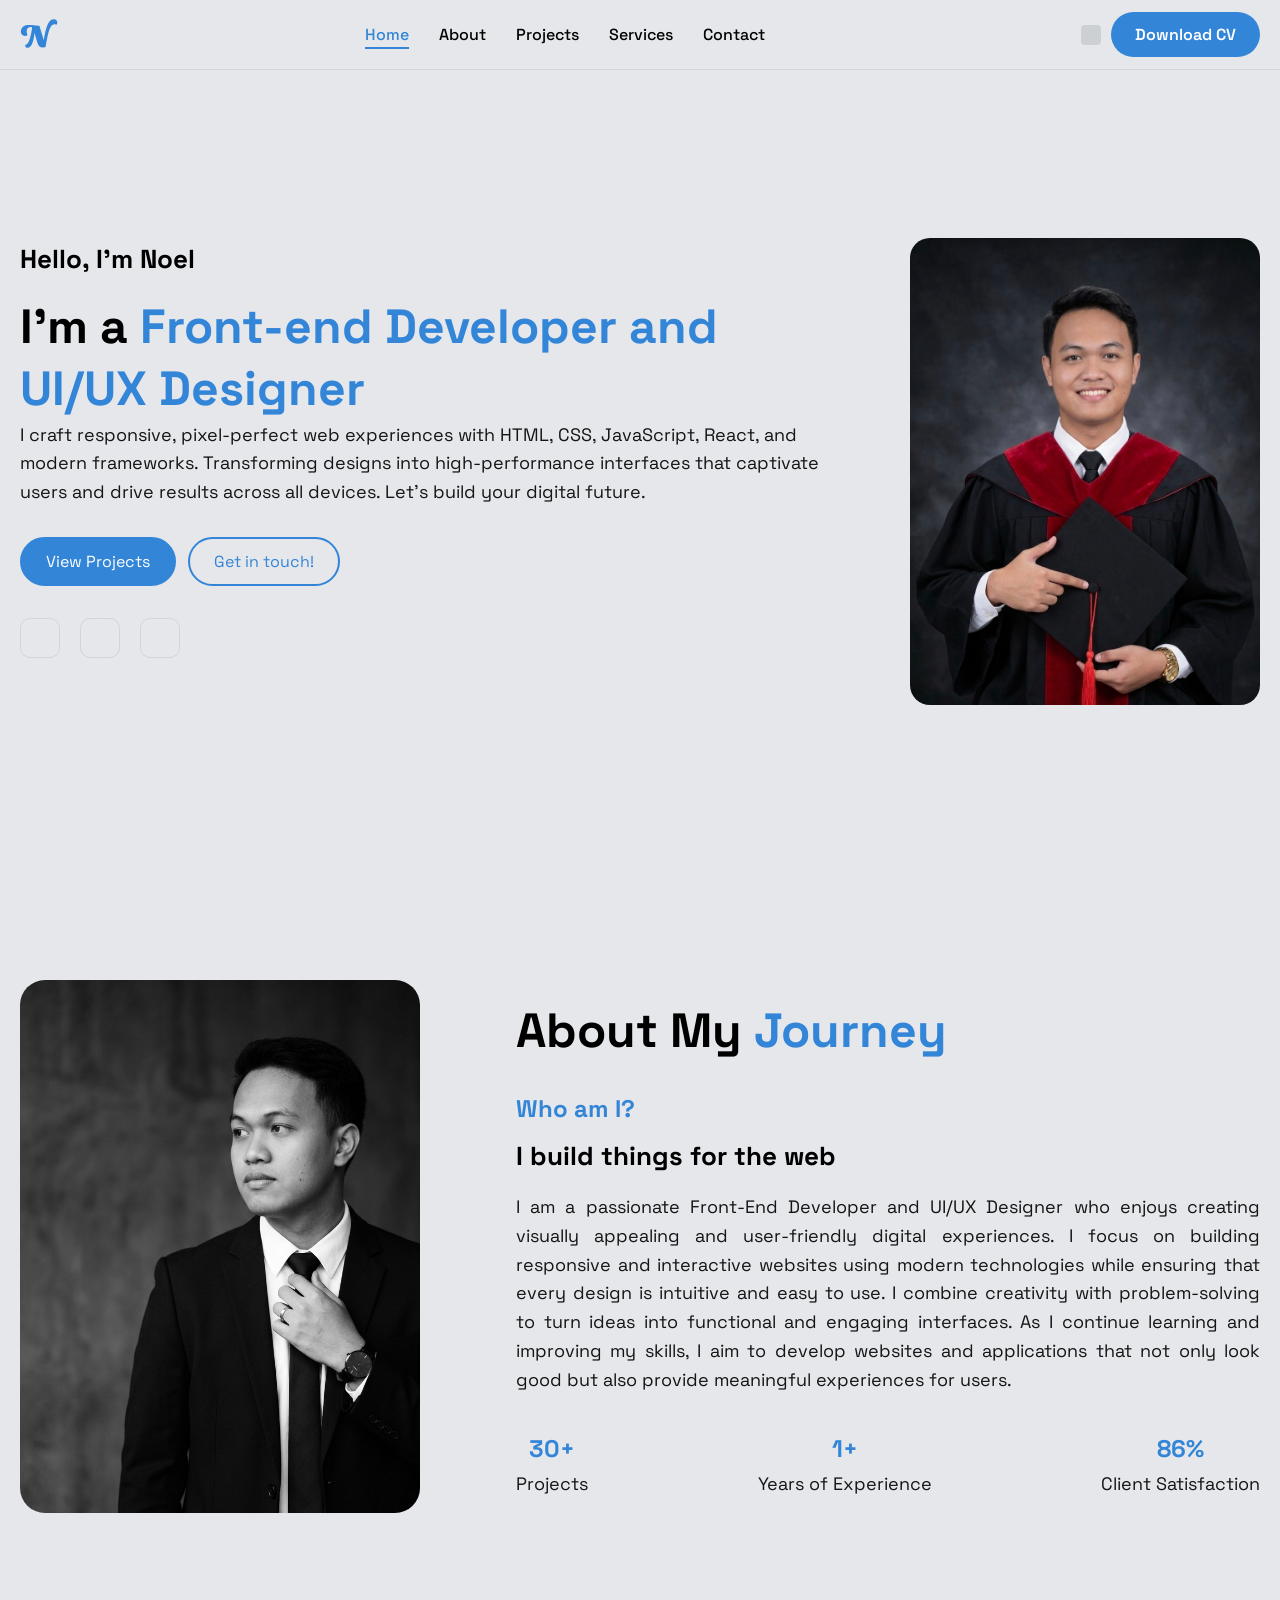
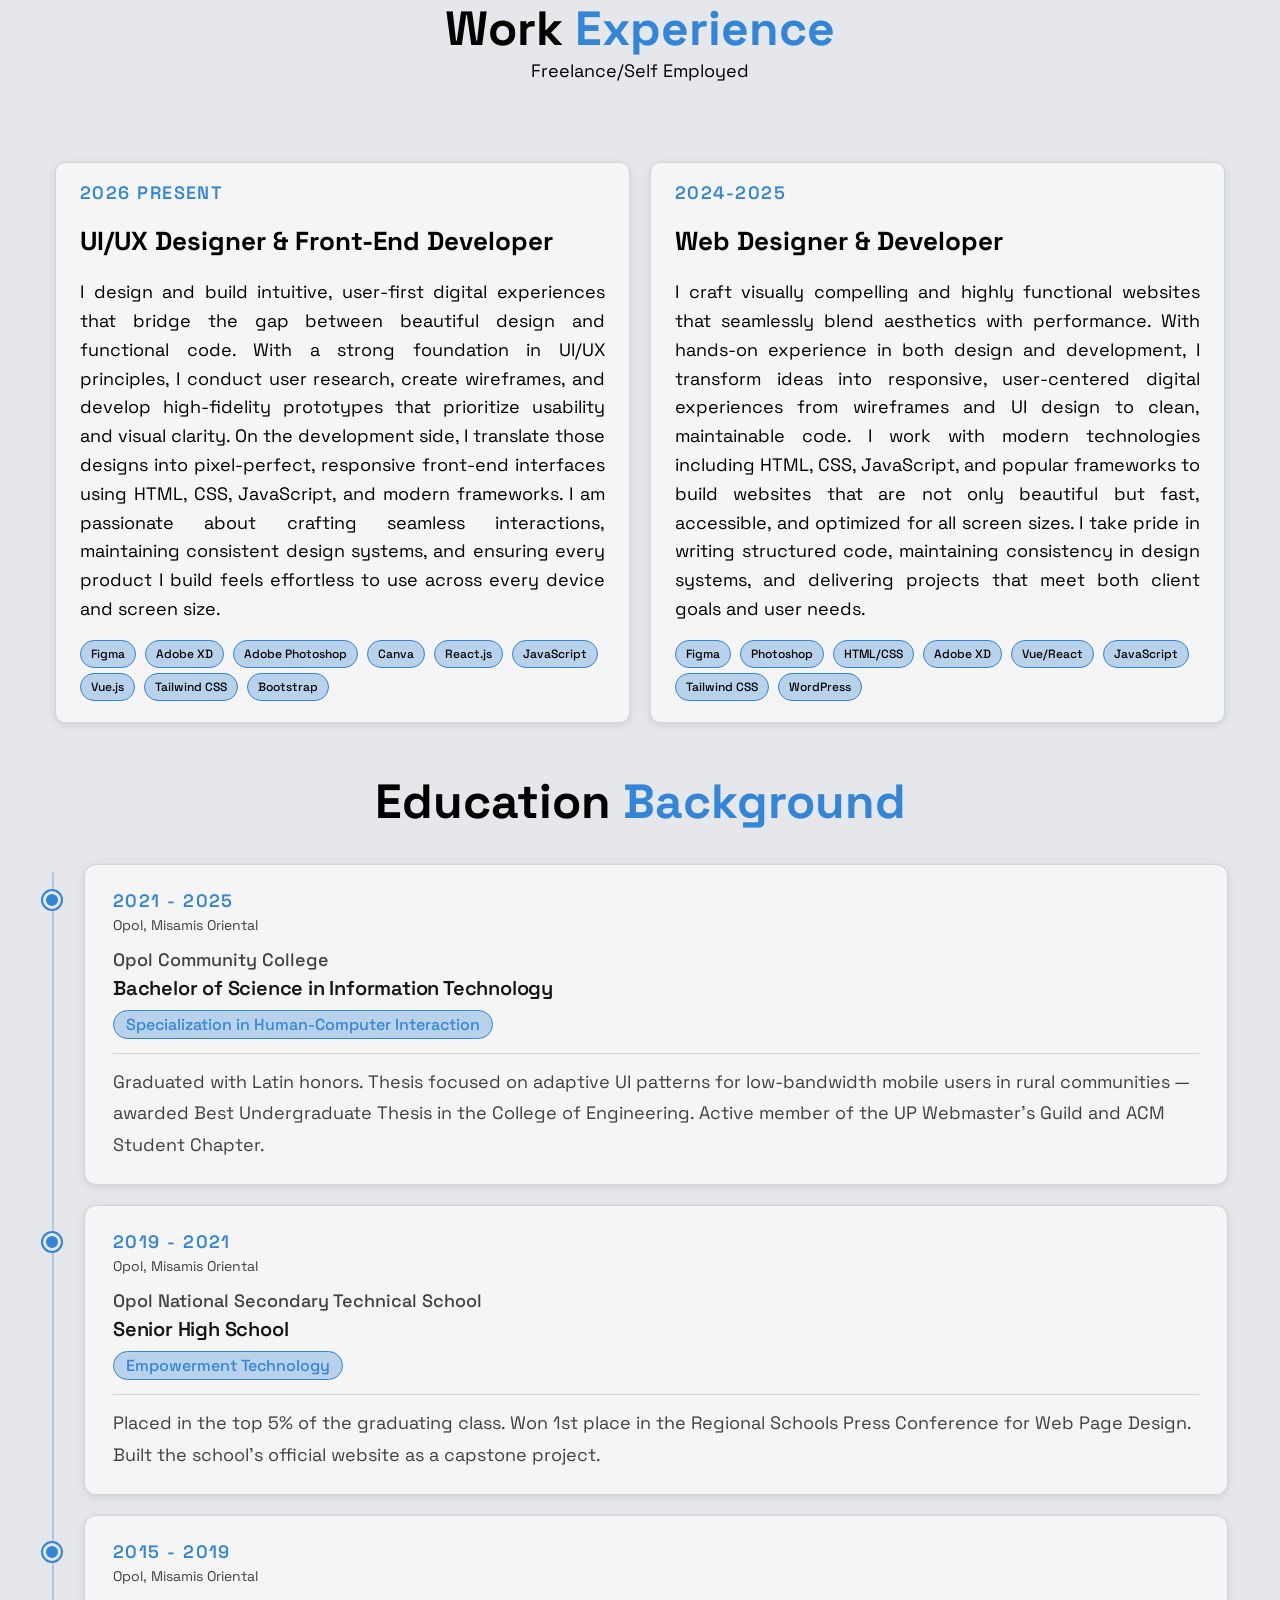
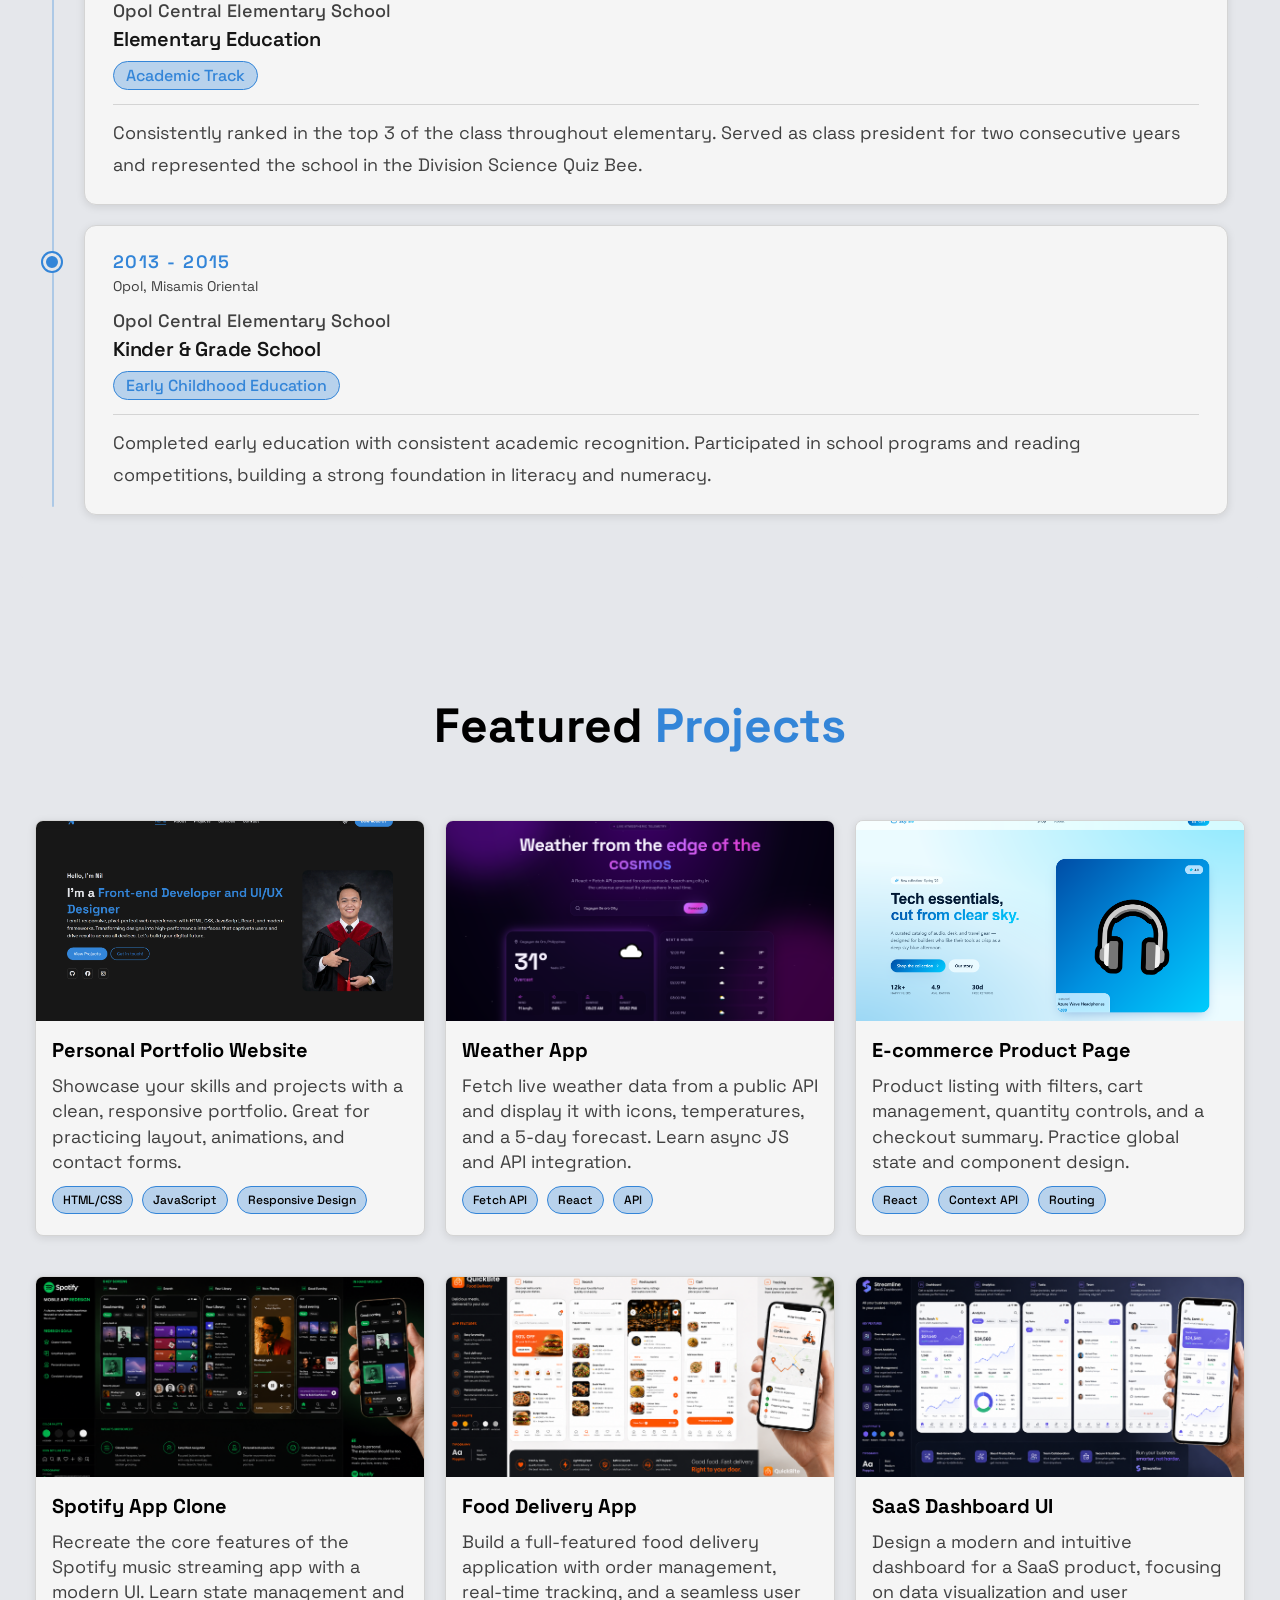
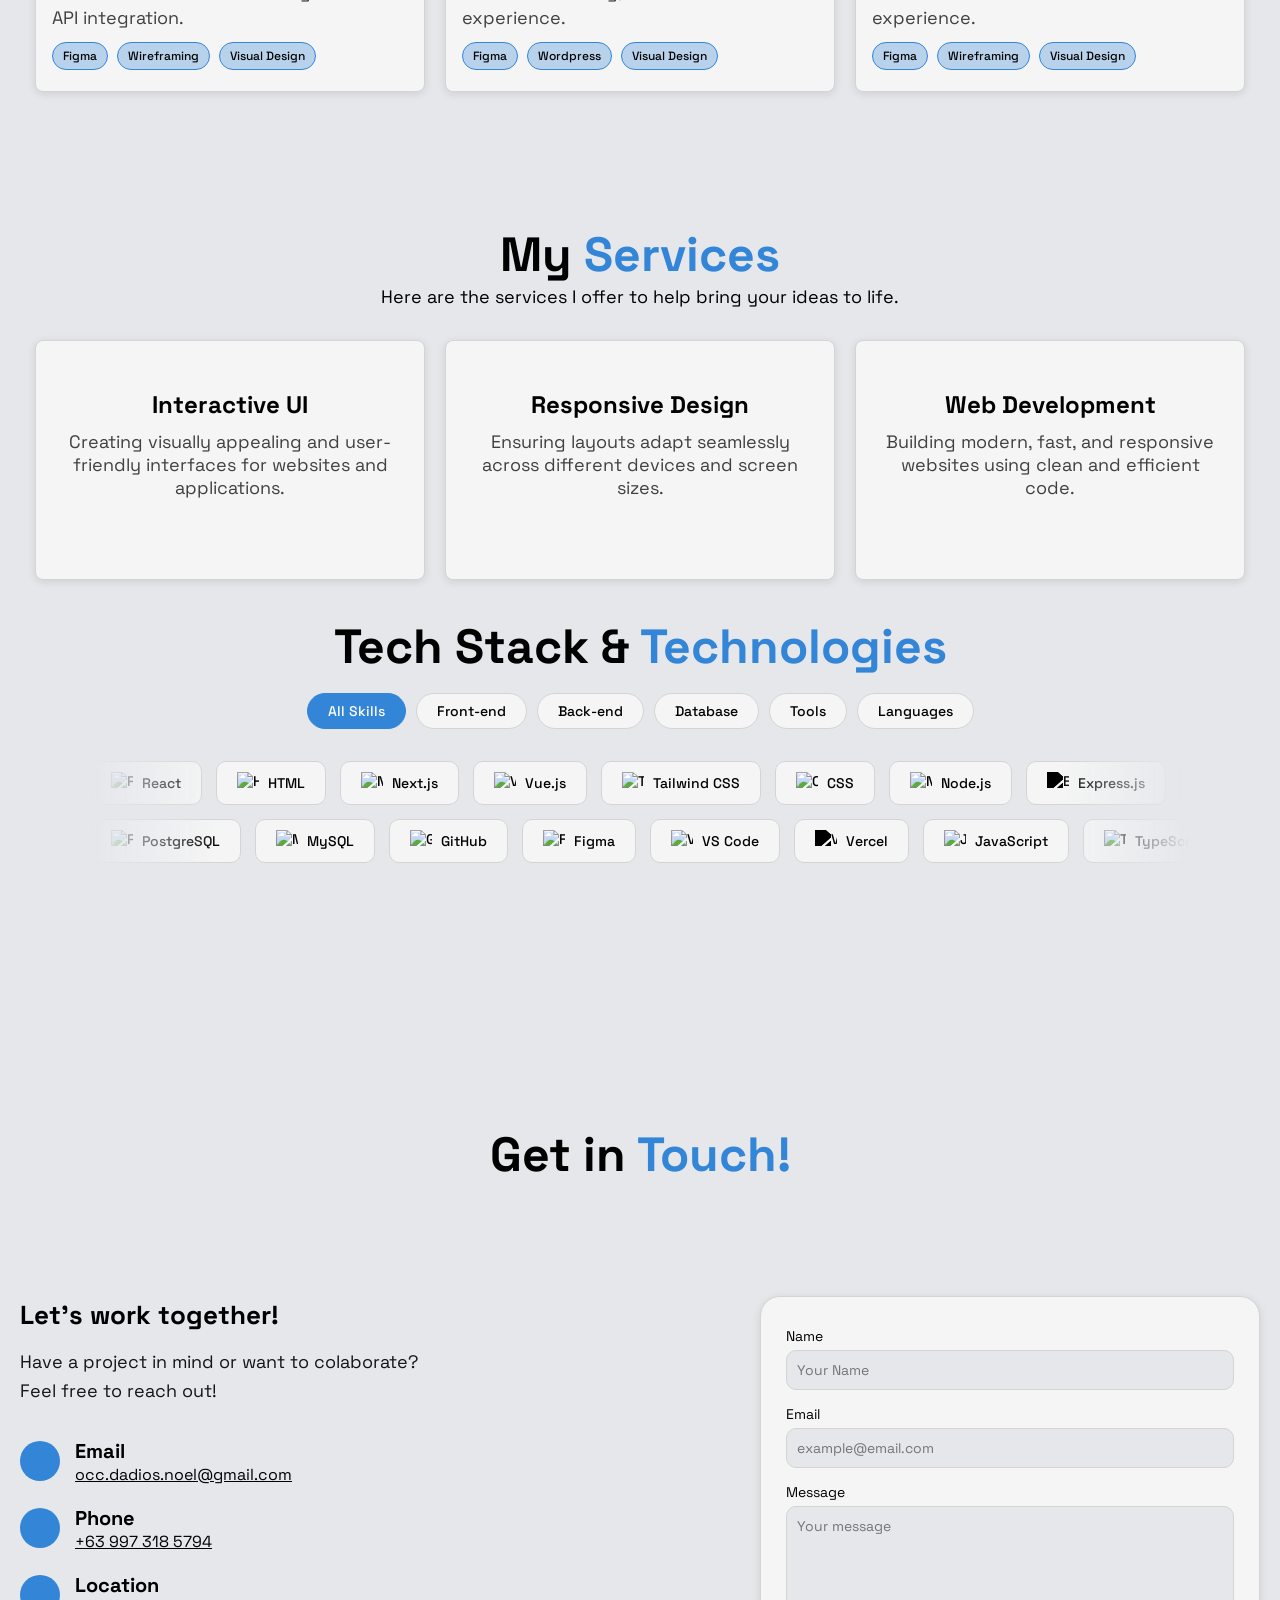
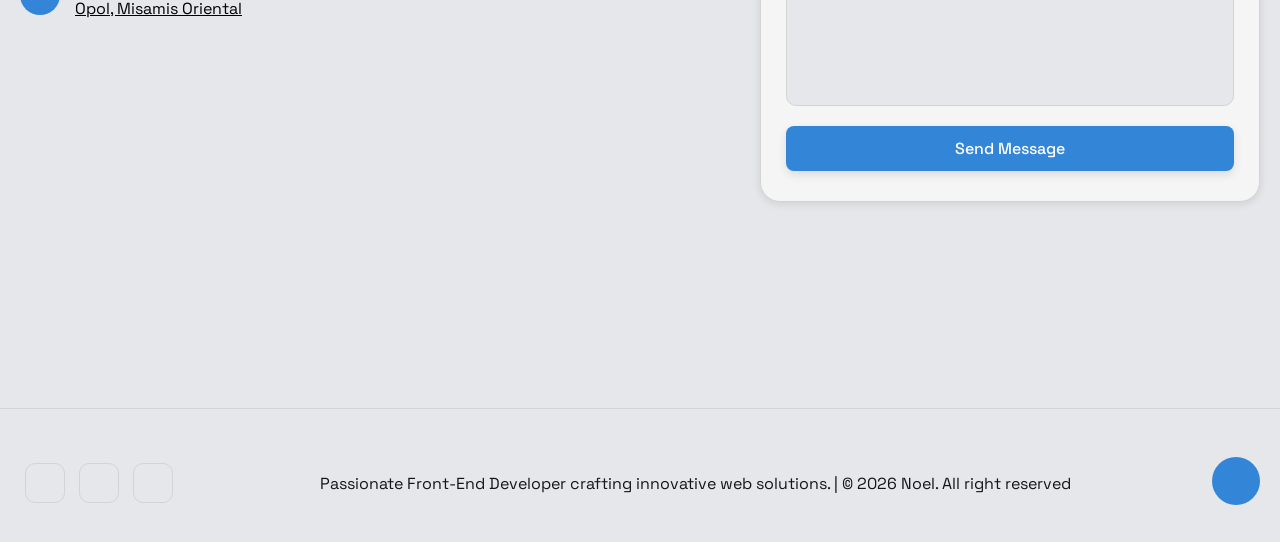
==== commit d9fa2569: "index.html" ====
--- a/index.html
+++ b/index.html
@@ -27,7 +27,7 @@
                     <i class="fa-regular fa-moon" id="toggle"></i>
                 </div>
                 <div class="DLCV-btn">
-                    <button class="CV" onclick="window.open('assets/curiculum-vitae.pdf')">
+                    <button class="CV" onclick="window.open('Curiculum-vitae.pdf')">
                         <span>Download CV</span>
                     </button>
                 </div>
@@ -48,7 +48,7 @@
             <li><a href="#contact">Contact</a></li>
 
             <li class="mobile-cv-item">
-                <button class="CV" onclick="window.open('assets/curiculum-vitae.pdf')">
+                <button class="CV" onclick="window.open('Curiculum-vitae.pdf')">
                     <span>Download CV</span>
                 </button>
             </li>
@@ -58,7 +58,7 @@
     <!-- Home Section -->
     <section class="home" id="home">
         <div class="home-content">
-            <h2>Hello, I'm Nil</h2>
+            <h2>Hello, I'm Noel</h2>
             <h1>I'm a <span>Front-end Developer and UI/UX Designer</span></h1>
             <p>I craft responsive, pixel-perfect web experiences with HTML, CSS, JavaScript, React, and modern 
                 frameworks. Transforming designs into high-performance interfaces that captivate users and drive 
@@ -75,7 +75,7 @@
             </div>
         </div>
         <div class="img-right">
-            <img src="assets/GRADUATE.PNG" alt="home-image" width="350">
+            <img src="GRADUATE.PNG" alt="home-image" width="350">
         </div>
     </section>
 
@@ -83,7 +83,7 @@
     <section class="about" id="about">
         <div class="about-section">
             <div class="img-left">
-                <img src="assets/AboutMe.PNG" alt="about-image" width="400">
+                <img src="AboutMe.PNG" alt="about-image" width="400">
             </div>
             <div class="about-content">
                 <h1>About My<span> Journey</span></h1>
@@ -98,7 +98,7 @@
                 </p>
                 <div class="experience">
                     <div class="exp-card">
-                        <h3 class="count-up" data-target="50" data-suffix="+">0+</h3>
+                        <h3 class="count-up" data-target="35" data-suffix="+">0+</h3>
                         <p>Projects</p>
                     </div>
                     <div class="exp-card">
@@ -221,7 +221,7 @@
             <!-- Card Project 1 -->
             <div class="card-container">
                 <div class="card-img">
-                    <img src="assets/PersonalPortfolio.png" alt="">
+                    <img src="PersonalPortfolio.png" alt="">
                     <div class="card-overlay">
                         <a href="#" target="_blank" class="overlay-btn btn-live">
                             <i class="fa-solid fa-arrow-up-right-from-square"></i> Live Preview
@@ -244,7 +244,7 @@
             <!-- Card Project 2 -->
             <div class="card-container">
                 <div class="card-img">
-                    <img src="assets/WeatherApp.png" alt="">
+                    <img src="WeatherApp.png" alt="">
                     <div class="card-overlay">
                         <a href="#" target="_blank" class="overlay-btn btn-live">
                             <i class="fa-solid fa-arrow-up-right-from-square"></i> Live Preview
@@ -267,7 +267,7 @@
             <!-- Card Project 3 -->
             <div class="card-container">
                 <div class="card-img">
-                    <img src="assets/E-commerce.png" alt="">
+                    <img src="E-commerce.png" alt="">
                     <div class="card-overlay">
                         <a href="#" target="_blank" class="overlay-btn btn-live">
                             <i class="fa-solid fa-arrow-up-right-from-square"></i> Live Preview
@@ -290,7 +290,7 @@
             <!-- Card Project 4 -->
             <div class="card-container">
                 <div class="card-img">
-                    <img src="assets/SpotifyApp.png" alt="">
+                    <img src="SpotifyApp.png" alt="">
                     <div class="card-overlay">
                         <a href="#" target="_blank" class="overlay-btn btn-live">
                             <i class="fa-solid fa-arrow-up-right-from-square"></i> Live Preview
@@ -313,7 +313,7 @@
             <!-- Card Project 5 -->
             <div class="card-container">
                 <div class="card-img">
-                    <img src="assets/FoodDeliveryApp.png" alt="">
+                    <img src="FoodDeliveryApp.png" alt="">
                     <div class="card-overlay">
                         <a href="#" target="_blank" class="overlay-btn btn-live">
                             <i class="fa-solid fa-arrow-up-right-from-square"></i> Live Preview
@@ -336,7 +336,7 @@
             <!-- Card Project 6 -->
             <div class="card-container">
                 <div class="card-img">
-                    <img src="assets/Saas DashBoard UI.png" alt="">
+                    <img src="Saas DashBoard UI.png" alt="">
                     <div class="card-overlay">
                         <a href="#" target="_blank" class="overlay-btn btn-live">
                             <i class="fa-solid fa-arrow-up-right-from-square"></i> Live Preview
--- a/style.css
+++ b/style.css
@@ -10,7 +10,7 @@
 }
 *, *::before, *::after {
     transition: background-color 0.3s ease, 
-    color 0.5s ease, 
+    color 0.3s ease, 
     border-color 0.3s ease,
     box-shadow 0.3s ease;
 }
@@ -116,13 +116,13 @@
     display: flex;
     justify-content: center;
     align-items: center;
-    gap: 16px;
+    gap: 10px;
 }
 /* Toggle Light Theme and Dark Theme */
 .toggle-mode {
     background: var(--box-shadow);
     padding: 10px;
-    border-radius: 25%;
+    border-radius: 20%;
     font-size: 18px;
     color: var(--text-color);
     cursor: pointer;
@@ -422,7 +422,7 @@
 }
 .experience-card {
     background: var(--bg-card);
-    width: min(570px, 100%);
+    width: min(575px, 100%);
     padding: 16px 24px;
     border-radius: 10px;
     border: .8px solid var(--border-color);
@@ -481,7 +481,7 @@
     border-radius: 2px;
 }
 .educ-card {
-    width: min(1135px, 100%);
+    width: min(1200px, 100%);
     position: relative;
     background: var(--bg-card);
     border: 1px solid var(--border-color);
@@ -570,7 +570,7 @@
 }
 /* Project Cards */
 .card-container {
-    width: min(365px, 100%);
+    width: min(390px, 100%);
     background-color: var(--bg-card);
     border-radius: 8px;
     overflow: hidden;
@@ -688,11 +688,11 @@
     gap: 20px;
 }
 .services-content .card-container {
-    width: min(365px, 100%);
+    width: min(390px, 100%);
     background-color: var(--bg-card);
     border-radius: 8px;
     border: .8px solid var(--border-color);
-    padding: 4rem 20px;
+    padding: 3rem 20px;
     text-align: center;
     margin-bottom: 20px;
     transition: transform 0.3s ease, box-shadow 0.3s ease;
@@ -897,6 +897,7 @@
     margin-top: 6rem;
     background: var(--bg-card);
     border: 1px solid var(--border-color);
+    box-shadow: 0 2px 8px var(--box-shadow);
     border-radius: 20px;
     padding: 30px 25px;
     width: min(500px, 100%);
@@ -916,7 +917,7 @@
 }
 .form-container .input-group input,
 .form-container .input-group textarea {
-    background: var(--bg-card);
+    background: var(--bg-color);
     color: var(--text-color);
     padding: 10px;
     border: 1px solid var(--border-color);
@@ -960,6 +961,7 @@
 }
 /* Footer */
 footer {
+    background: var(--bg-color);
     width: 100%;
     margin-top: 4rem;
     padding-top: 3rem;
